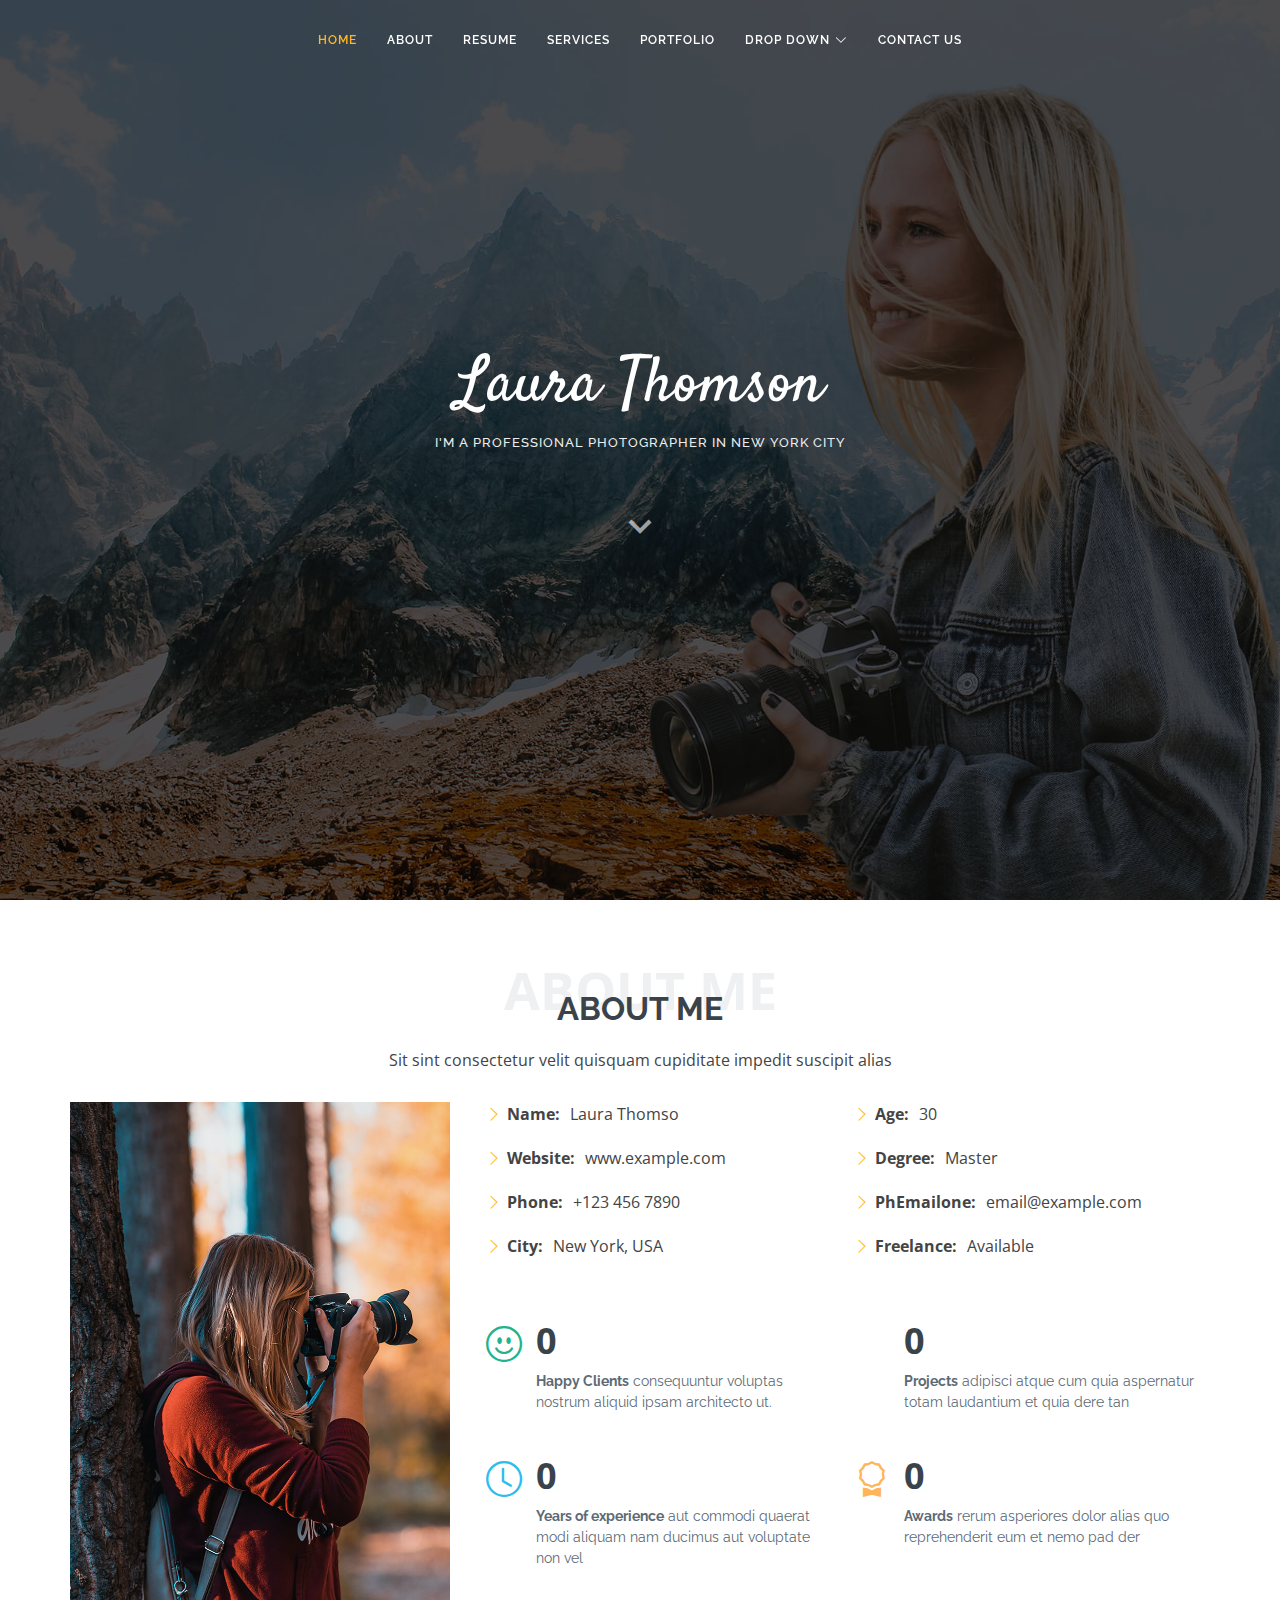
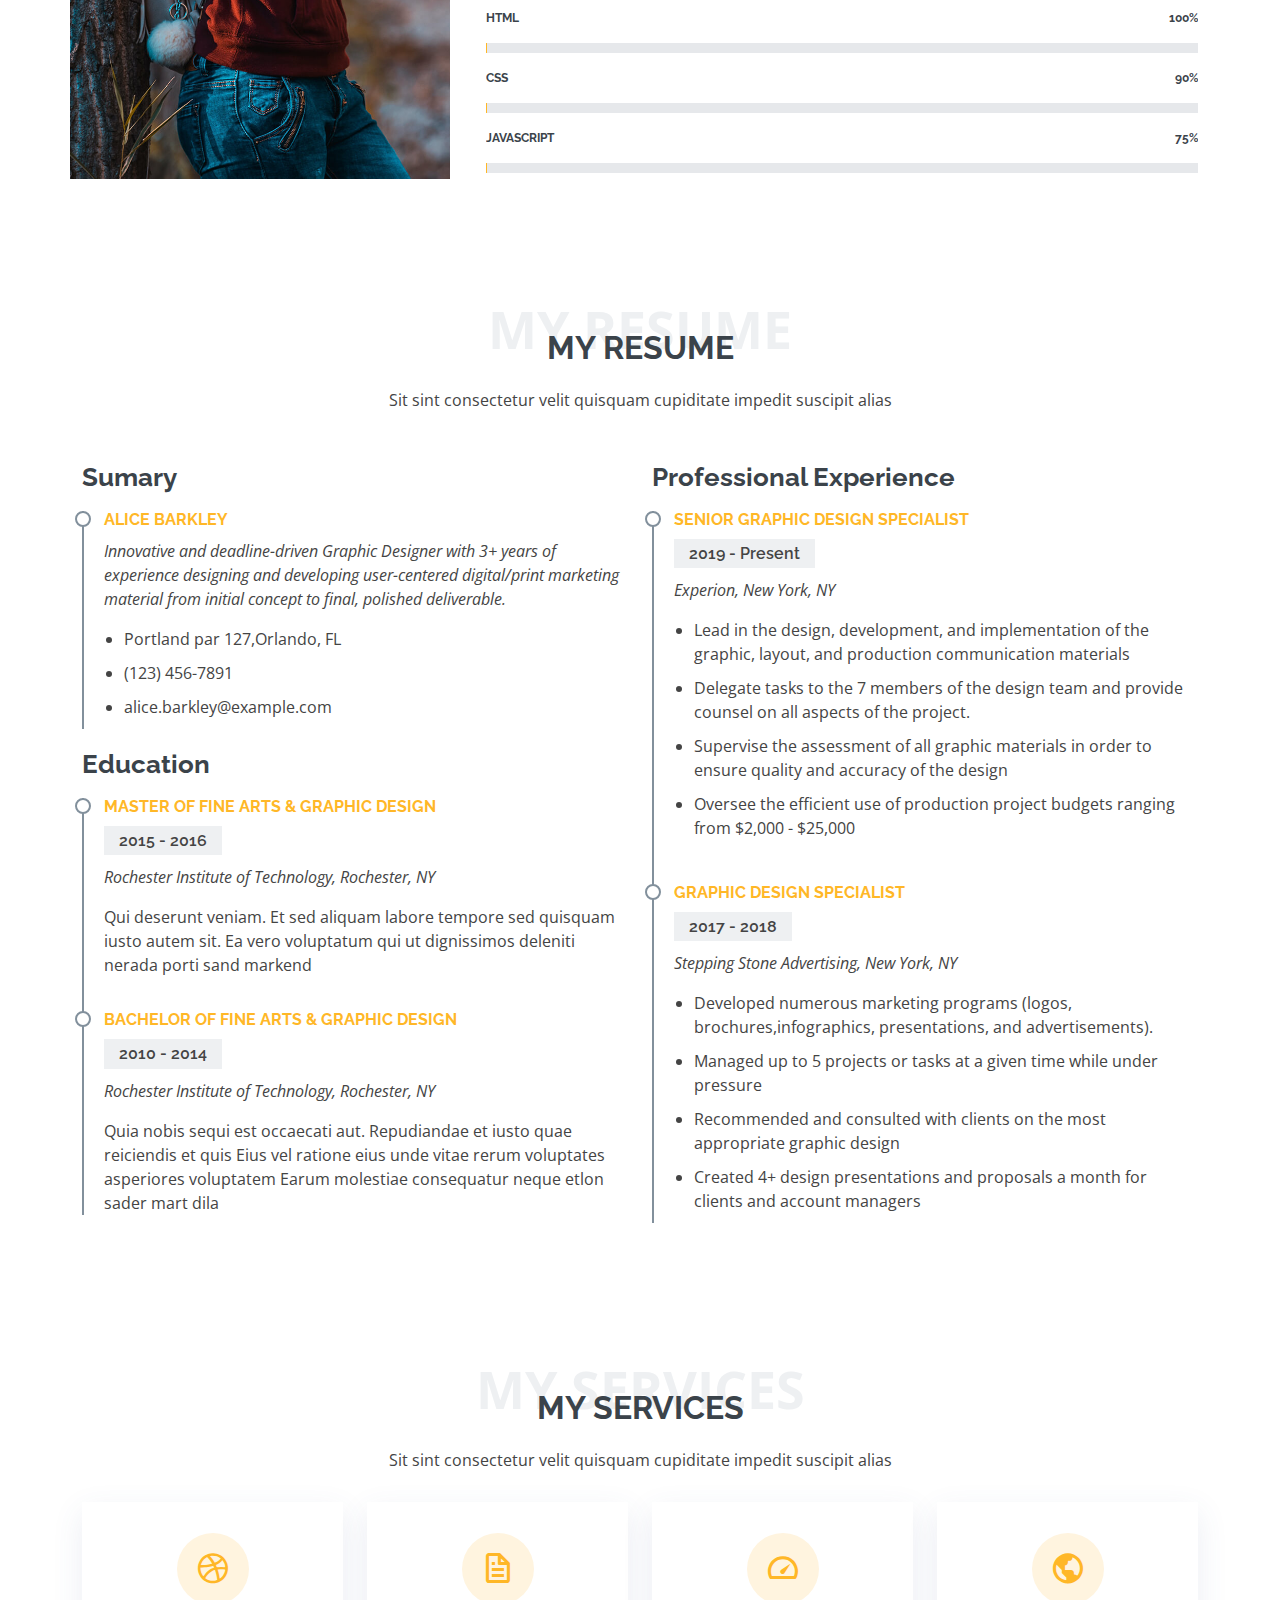
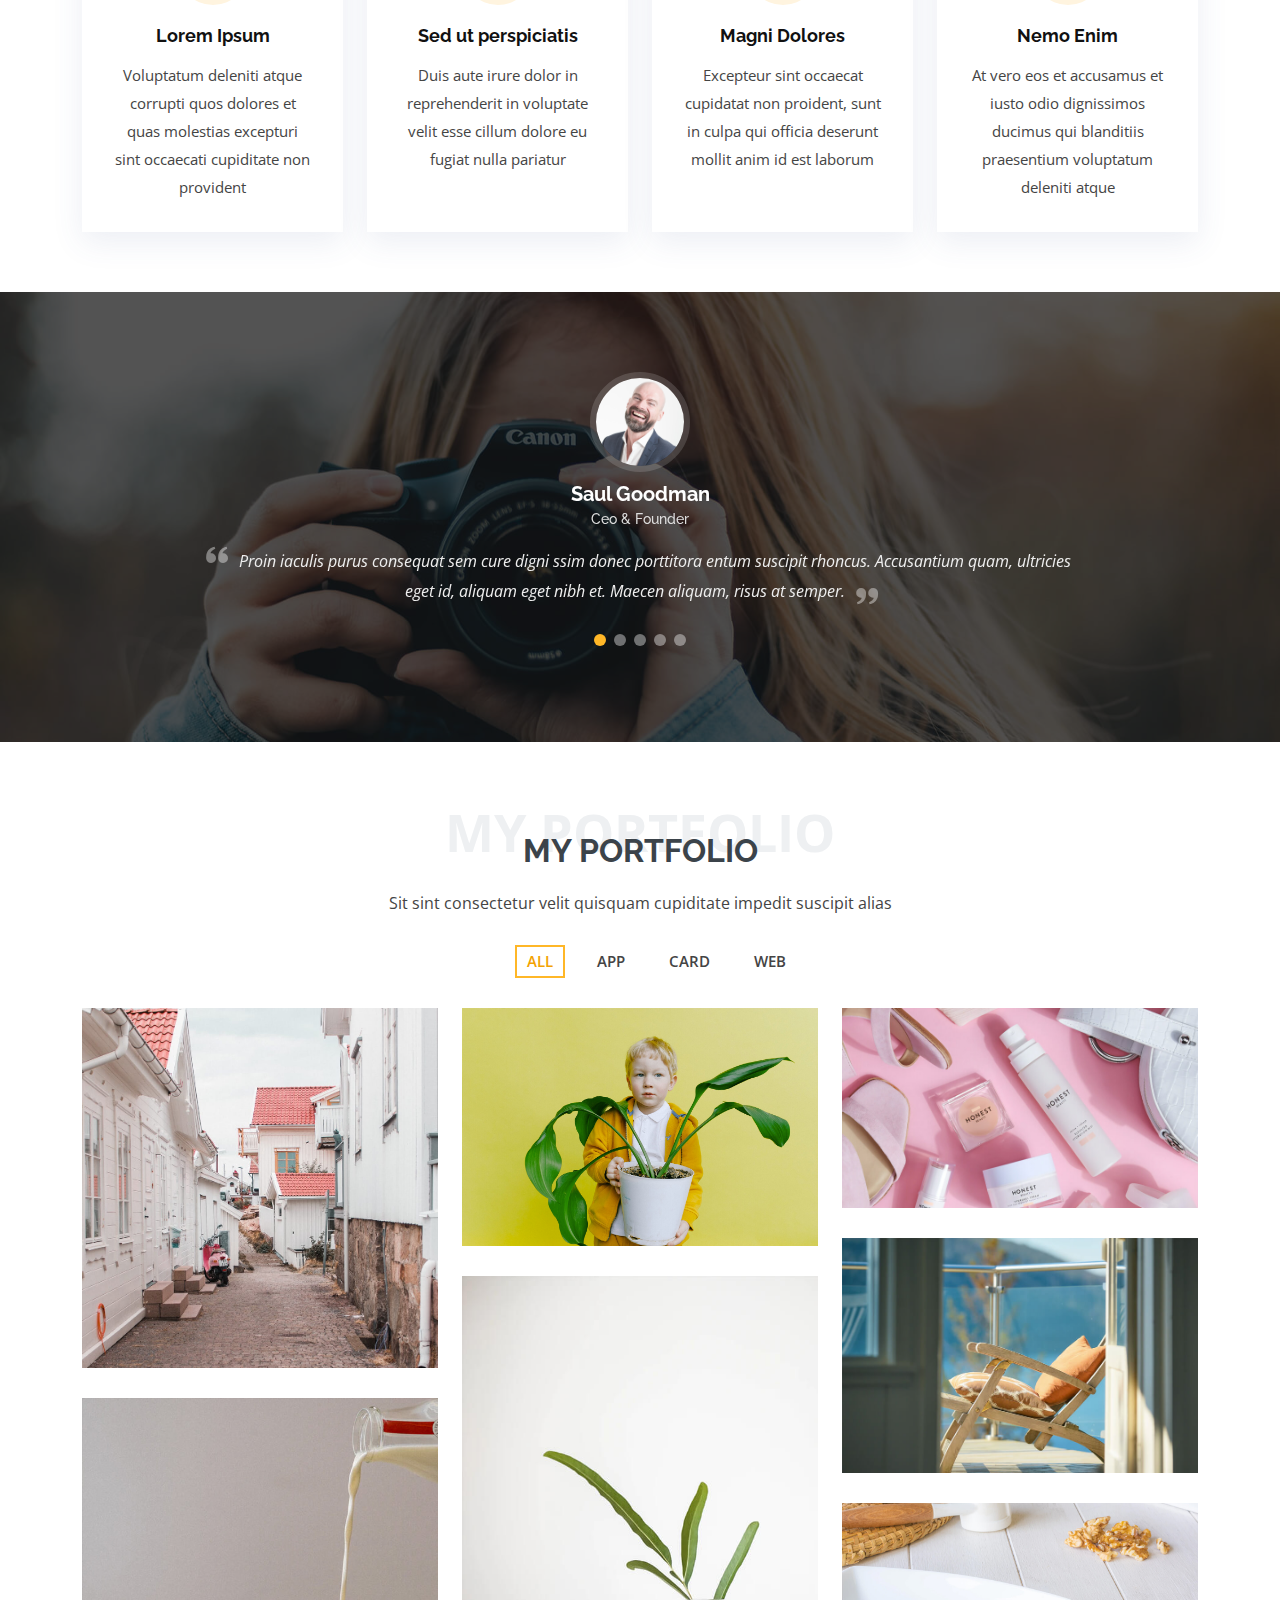
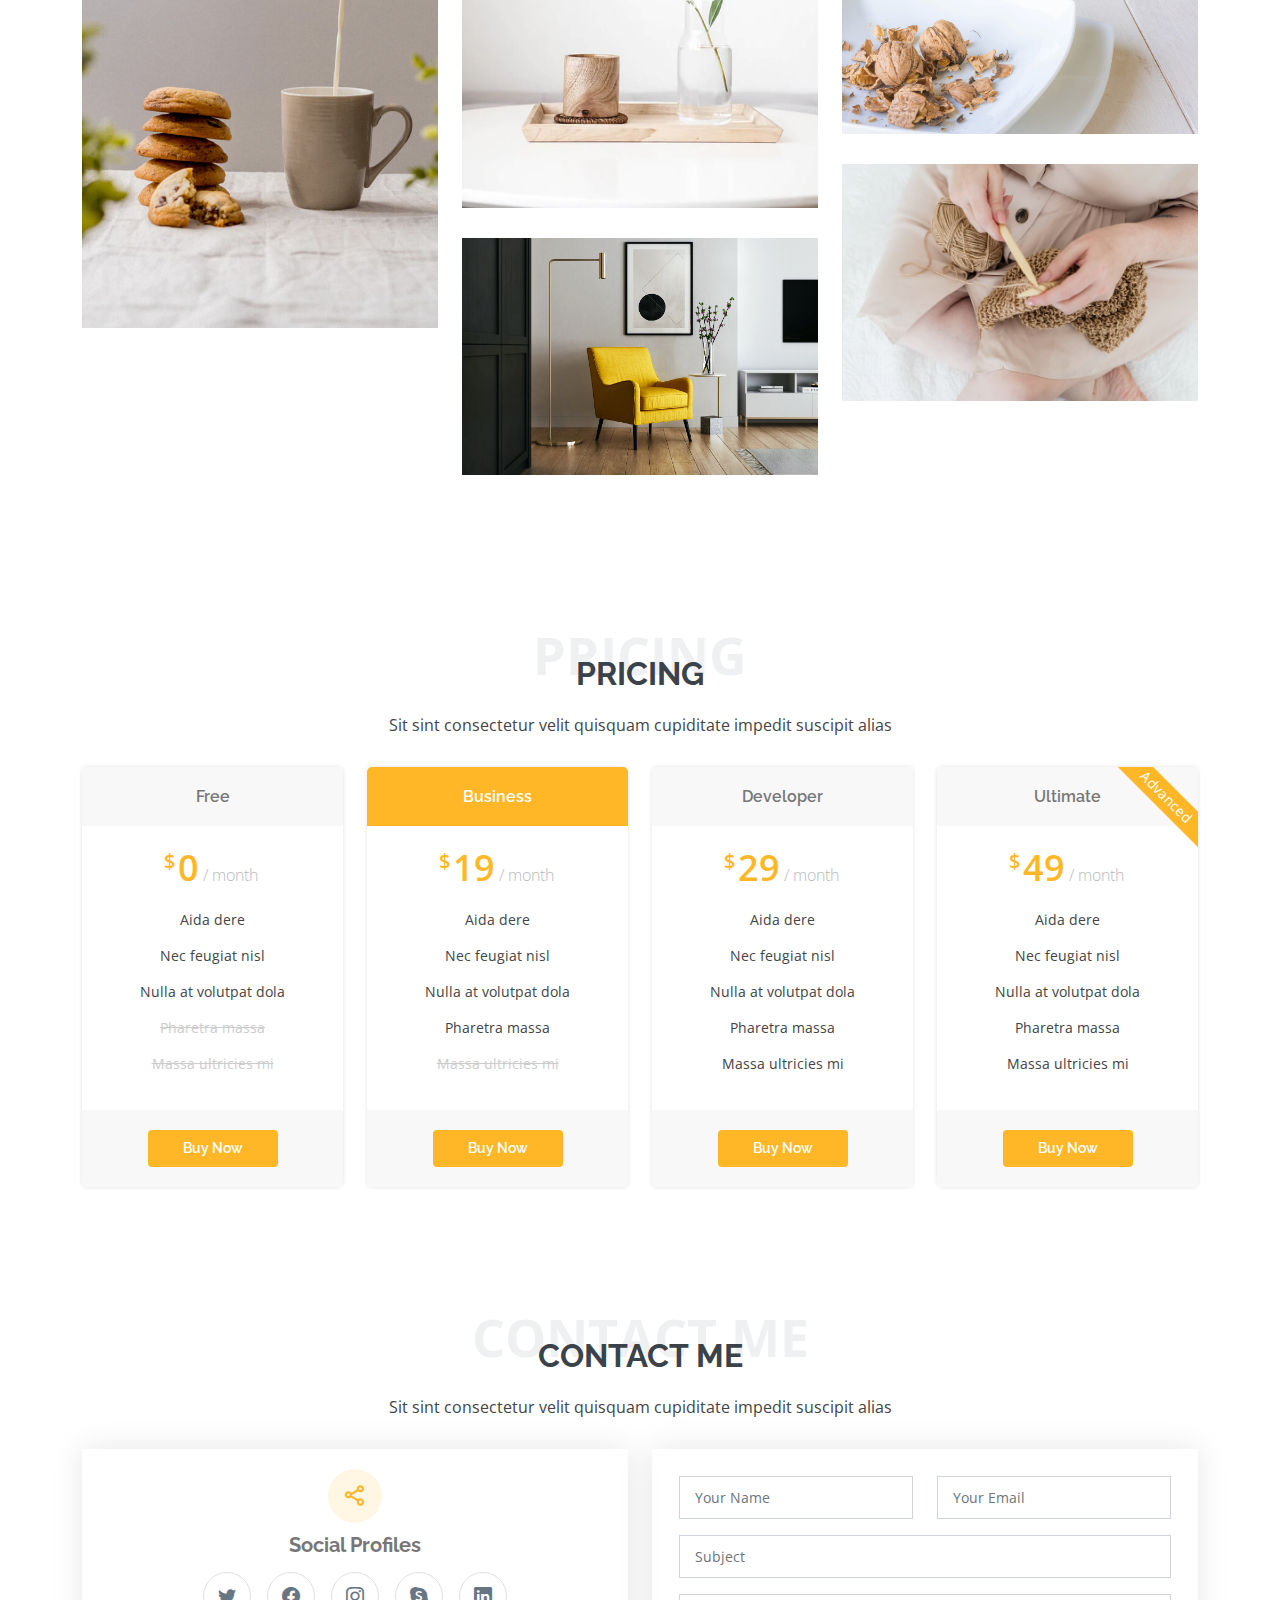
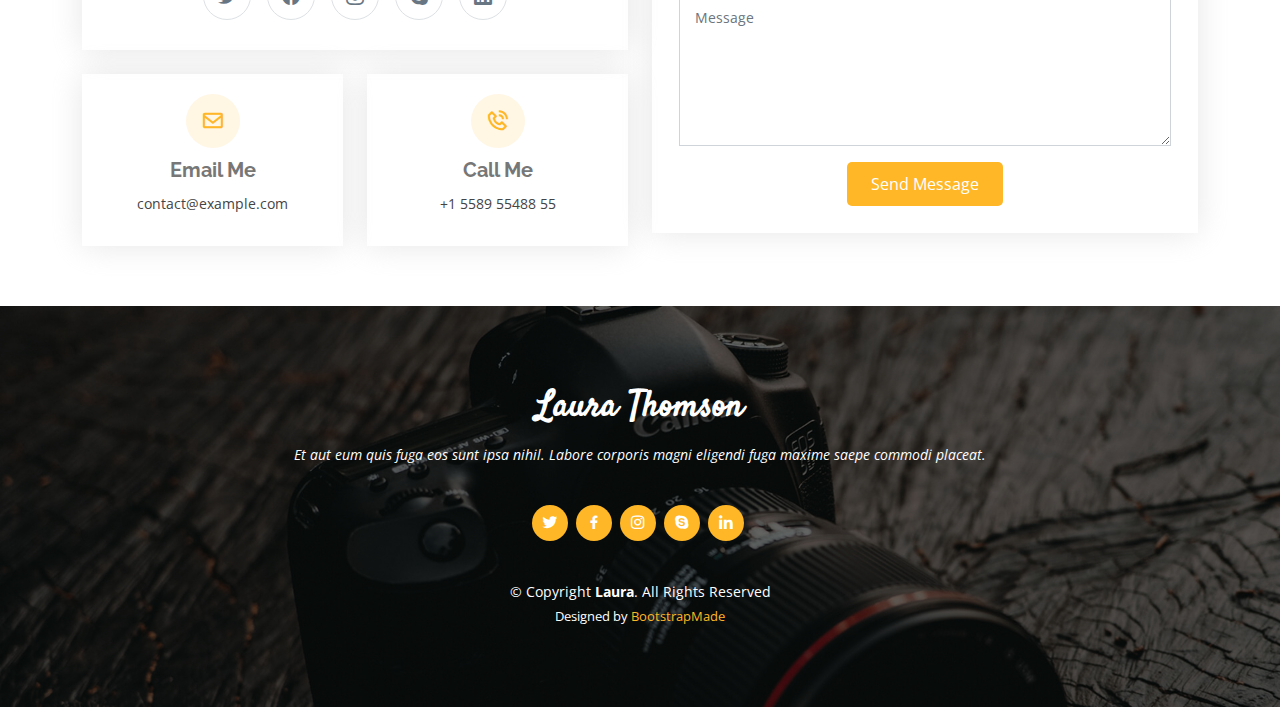
==== index.html @ 34cd2b58 "Meunu" ====
<!DOCTYPE html>
<html lang="en">

<head>
  <meta charset="utf-8">
  <meta content="width=device-width, initial-scale=1.0" name="viewport">

  <title>Laura Bootstrap Template - Index</title>
  <meta content="" name="description">
  <meta content="" name="keywords">

  <!-- Favicons -->
  <link href="assets/img/favicon.png" rel="icon">
  <link href="assets/img/apple-touch-icon.png" rel="apple-touch-icon">

  <!-- Google Fonts -->
  <link href="https://fonts.googleapis.com/css?family=Open+Sans:300,300i,400,400i,600,600i,700,700i|Raleway:300,300i,400,400i,500,500i,600,600i,700,700i|Satisfy" rel="stylesheet">

  <!-- Vendor CSS Files -->
  <link href="assets/vendor/bootstrap/css/bootstrap.min.css" rel="stylesheet">
  <link href="assets/vendor/bootstrap-icons/bootstrap-icons.css" rel="stylesheet">
  <link href="assets/vendor/boxicons/css/boxicons.min.css" rel="stylesheet">
  <link href="assets/vendor/glightbox/css/glightbox.min.css" rel="stylesheet">
  <link href="assets/vendor/swiper/swiper-bundle.min.css" rel="stylesheet">

  <!-- Template Main CSS File -->
  <link href="assets/css/style.css" rel="stylesheet">

  <!-- =======================================================
  * Template Name: Laura - v4.7.0
  * Template URL: https://bootstrapmade.com/laura-free-creative-bootstrap-theme/
  * Author: BootstrapMade.com
  * License: https://bootstrapmade.com/license/
  ======================================================== -->
</head>

<body>

  <!-- ======= Header ======= -->
  <header id="header" class="fixed-top d-flex justify-content-center align-items-center header-transparent">

    <nav id="navbar" class="navbar">
      <ul>
        <li><a class="nav-link scrollto active" href="#hero">Home</a></li>
        <li><a class="nav-link scrollto" href="#about">About</a></li>
        <li><a class="nav-link scrollto" href="#resume">Resume</a></li>
        <li><a class="nav-link scrollto" href="#services">Services</a></li>
        <li><a class="nav-link scrollto " href="#portfolio">Portfolio</a></li>
        <li class="dropdown"><a href="#"><span>Drop Down</span> <i class="bi bi-chevron-down"></i></a>
          <ul>
            <li><a href="#">Drop Down 1</a></li>
            <li class="dropdown"><a href="#"><span>Deep Drop Down</span> <i class="bi bi-chevron-right"></i></a>
              <ul>
                <li><a href="#">Deep Drop Down 1</a></li>
                <li><a href="#">Deep Drop Down 2</a></li>
                <li><a href="#">Deep Drop Down 3</a></li>
                <li><a href="#">Deep Drop Down 4</a></li>
                <li><a href="#">Deep Drop Down 5</a></li>
              </ul>
            </li>
            <li><a href="#">Drop Down 2</a></li>
            <li><a href="#">Drop Down 3</a></li>
            <li><a href="#">Drop Down 4</a></li>
          </ul>
        </li>
        <li><a class="nav-link scrollto" href="#contact">Contact US</a></li>
      </ul>
      <i class="bi bi-list mobile-nav-toggle"></i>
    </nav><!-- .navbar -->

  </header><!-- End Header -->

  <!-- ======= Hero Section ======= -->
  <section id="hero">
    <div class="hero-container">
      <h1>Laura Thomson</h1>
      <h2>I'm a Professional Photographer In New York City</h2>
      <a href="#about" class="btn-scroll scrollto" title="Scroll Down"><i class="bx bx-chevron-down"></i></a>
    </div>
  </section><!-- End Hero -->

  <main id="main">

    <!-- ======= About Me Section ======= -->
    <section id="about" class="about">
      <div class="container">

        <div class="section-title">
          <span>About Me</span>
          <h2>About Me</h2>
          <p>Sit sint consectetur velit quisquam cupiditate impedit suscipit alias</p>
        </div>

        <div class="row">
          <div class="image col-lg-4 d-flex align-items-stretch justify-content-center justify-content-lg-start"></div>
          <div class="col-lg-8 d-flex flex-column align-items-stretch">
            <div class="content ps-lg-4 d-flex flex-column justify-content-center">
              <div class="row">
                <div class="col-lg-6">
                  <ul>
                    <li><i class="bi bi-chevron-right"></i> <strong>Name:</strong> <span>Laura Thomso</span></li>
                    <li><i class="bi bi-chevron-right"></i> <strong>Website:</strong> <span>www.example.com</span></li>
                    <li><i class="bi bi-chevron-right"></i> <strong>Phone:</strong> <span>+123 456 7890</span></li>
                    <li><i class="bi bi-chevron-right"></i> <strong>City:</strong> <span>New York, USA</span></li>
                  </ul>
                </div>
                <div class="col-lg-6">
                  <ul>
                    <li><i class="bi bi-chevron-right"></i> <strong>Age:</strong> <span>30</span></li>
                    <li><i class="bi bi-chevron-right"></i> <strong>Degree:</strong> <span>Master</span></li>
                    <li><i class="bi bi-chevron-right"></i> <strong>PhEmailone:</strong> <span>email@example.com</span></li>
                    <li><i class="bi bi-chevron-right"></i> <strong>Freelance:</strong> <span>Available</span></li>
                  </ul>
                </div>
              </div>
              <div class="row mt-n4">
                <div class="col-md-6 mt-5 d-md-flex align-items-md-stretch">
                  <div class="count-box">
                    <i class="bi bi-emoji-smile" style="color: #20b38e;"></i>
                    <span data-purecounter-start="0" data-purecounter-end="232" data-purecounter-duration="1" class="purecounter"></span>
                    <p><strong>Happy Clients</strong> consequuntur voluptas nostrum aliquid ipsam architecto ut.</p>
                  </div>
                </div>

                <div class="col-md-6 mt-5 d-md-flex align-items-md-stretch">
                  <div class="count-box">
                    <i class="bi bi-journal-richtextr" style="color: #8a1ac2;"></i>
                    <span data-purecounter-start="0" data-purecounter-end="521" data-purecounter-duration="1" class="purecounter"></span>
                    <p><strong>Projects</strong> adipisci atque cum quia aspernatur totam laudantium et quia dere tan</p>
                  </div>
                </div>

                <div class="col-md-6 mt-5 d-md-flex align-items-md-stretch">
                  <div class="count-box">
                    <i class="bi bi-clock" style="color: #2cbdee;"></i>
                    <span data-purecounter-start="0" data-purecounter-end="18" data-purecounter-duration="1" class="purecounter"></span>
                    <p><strong>Years of experience</strong> aut commodi quaerat modi aliquam nam ducimus aut voluptate non vel</p>
                  </div>
                </div>

                <div class="col-md-6 mt-5 d-md-flex align-items-md-stretch">
                  <div class="count-box">
                    <i class="bi bi-award" style="color: #ffb459;"></i>
                    <span data-purecounter-start="0" data-purecounter-end="16" data-purecounter-duration="1" class="purecounter"></span>
                    <p><strong>Awards</strong> rerum asperiores dolor alias quo reprehenderit eum et nemo pad der</p>
                  </div>
                </div>
              </div>
            </div><!-- End .content-->

            <div class="skills-content ps-lg-4">
              <div class="progress">
                <span class="skill">HTML <i class="val">100%</i></span>
                <div class="progress-bar-wrap">
                  <div class="progress-bar" role="progressbar" aria-valuenow="100" aria-valuemin="0" aria-valuemax="100"></div>
                </div>
              </div>

              <div class="progress">
                <span class="skill">CSS <i class="val">90%</i></span>
                <div class="progress-bar-wrap">
                  <div class="progress-bar" role="progressbar" aria-valuenow="90" aria-valuemin="0" aria-valuemax="100"></div>
                </div>
              </div>

              <div class="progress">
                <span class="skill">JavaScript <i class="val">75%</i></span>
                <div class="progress-bar-wrap">
                  <div class="progress-bar" role="progressbar" aria-valuenow="75" aria-valuemin="0" aria-valuemax="100"></div>
                </div>
              </div>
            </div>

          </div>
        </div>

      </div>
    </section><!-- End About Me Section -->

    <!-- ======= My Resume Section ======= -->
    <section id="resume" class="resume">
      <div class="container">

        <div class="section-title">
          <span>My Resume</span>
          <h2>My Resume</h2>
          <p>Sit sint consectetur velit quisquam cupiditate impedit suscipit alias</p>
        </div>

        <div class="row">
          <div class="col-lg-6">
            <h3 class="resume-title">Sumary</h3>
            <div class="resume-item pb-0">
              <h4>Alice Barkley</h4>
              <p><em>Innovative and deadline-driven Graphic Designer with 3+ years of experience designing and developing user-centered digital/print marketing material from initial concept to final, polished deliverable.</em></p>
              <p>
              <ul>
                <li>Portland par 127,Orlando, FL</li>
                <li>(123) 456-7891</li>
                <li>alice.barkley@example.com</li>
              </ul>
              </p>
            </div>

            <h3 class="resume-title">Education</h3>
            <div class="resume-item">
              <h4>Master of Fine Arts &amp; Graphic Design</h4>
              <h5>2015 - 2016</h5>
              <p><em>Rochester Institute of Technology, Rochester, NY</em></p>
              <p>Qui deserunt veniam. Et sed aliquam labore tempore sed quisquam iusto autem sit. Ea vero voluptatum qui ut dignissimos deleniti nerada porti sand markend</p>
            </div>
            <div class="resume-item">
              <h4>Bachelor of Fine Arts &amp; Graphic Design</h4>
              <h5>2010 - 2014</h5>
              <p><em>Rochester Institute of Technology, Rochester, NY</em></p>
              <p>Quia nobis sequi est occaecati aut. Repudiandae et iusto quae reiciendis et quis Eius vel ratione eius unde vitae rerum voluptates asperiores voluptatem Earum molestiae consequatur neque etlon sader mart dila</p>
            </div>
          </div>
          <div class="col-lg-6">
            <h3 class="resume-title">Professional Experience</h3>
            <div class="resume-item">
              <h4>Senior graphic design specialist</h4>
              <h5>2019 - Present</h5>
              <p><em>Experion, New York, NY </em></p>
              <p>
              <ul>
                <li>Lead in the design, development, and implementation of the graphic, layout, and production communication materials</li>
                <li>Delegate tasks to the 7 members of the design team and provide counsel on all aspects of the project. </li>
                <li>Supervise the assessment of all graphic materials in order to ensure quality and accuracy of the design</li>
                <li>Oversee the efficient use of production project budgets ranging from $2,000 - $25,000</li>
              </ul>
              </p>
            </div>
            <div class="resume-item">
              <h4>Graphic design specialist</h4>
              <h5>2017 - 2018</h5>
              <p><em>Stepping Stone Advertising, New York, NY</em></p>
              <p>
              <ul>
                <li>Developed numerous marketing programs (logos, brochures,infographics, presentations, and advertisements).</li>
                <li>Managed up to 5 projects or tasks at a given time while under pressure</li>
                <li>Recommended and consulted with clients on the most appropriate graphic design</li>
                <li>Created 4+ design presentations and proposals a month for clients and account managers</li>
              </ul>
              </p>
            </div>
          </div>
        </div>

      </div>
    </section><!-- End My Resume Section -->

    <!-- ======= My Services Section ======= -->
    <section id="services" class="services">
      <div class="container">

        <div class="section-title">
          <span>My Services</span>
          <h2>My Services</h2>
          <p>Sit sint consectetur velit quisquam cupiditate impedit suscipit alias</p>
        </div>

        <div class="row">
          <div class="col-md-6 col-lg-3 d-flex align-items-stretch mb-5 mb-lg-0">
            <div class="icon-box">
              <div class="icon"><i class="bx bxl-dribbble"></i></div>
              <h4 class="title"><a href="">Lorem Ipsum</a></h4>
              <p class="description">Voluptatum deleniti atque corrupti quos dolores et quas molestias excepturi sint occaecati cupiditate non provident</p>
            </div>
          </div>

          <div class="col-md-6 col-lg-3 d-flex align-items-stretch mb-5 mb-lg-0">
            <div class="icon-box">
              <div class="icon"><i class="bx bx-file"></i></div>
              <h4 class="title"><a href="">Sed ut perspiciatis</a></h4>
              <p class="description">Duis aute irure dolor in reprehenderit in voluptate velit esse cillum dolore eu fugiat nulla pariatur</p>
            </div>
          </div>

          <div class="col-md-6 col-lg-3 d-flex align-items-stretch mb-5 mb-lg-0">
            <div class="icon-box">
              <div class="icon"><i class="bx bx-tachometer"></i></div>
              <h4 class="title"><a href="">Magni Dolores</a></h4>
              <p class="description">Excepteur sint occaecat cupidatat non proident, sunt in culpa qui officia deserunt mollit anim id est laborum</p>
            </div>
          </div>

          <div class="col-md-6 col-lg-3 d-flex align-items-stretch mb-5 mb-lg-0">
            <div class="icon-box">
              <div class="icon"><i class="bx bx-world"></i></div>
              <h4 class="title"><a href="">Nemo Enim</a></h4>
              <p class="description">At vero eos et accusamus et iusto odio dignissimos ducimus qui blanditiis praesentium voluptatum deleniti atque</p>
            </div>
          </div>

        </div>

      </div>
    </section><!-- End My Services Section -->

    <!-- ======= Testimonials Section ======= -->
    <section id="testimonials" class="testimonials">
      <div class="container position-relative">

        <div class="testimonials-slider swiper" data-aos="fade-up" data-aos-delay="100">
          <div class="swiper-wrapper">

            <div class="swiper-slide">
              <div class="testimonial-item">
                <img src="assets/img/testimonials/testimonials-1.jpg" class="testimonial-img" alt="">
                <h3>Saul Goodman</h3>
                <h4>Ceo &amp; Founder</h4>
                <p>
                  <i class="bx bxs-quote-alt-left quote-icon-left"></i>
                  Proin iaculis purus consequat sem cure digni ssim donec porttitora entum suscipit rhoncus. Accusantium quam, ultricies eget id, aliquam eget nibh et. Maecen aliquam, risus at semper.
                  <i class="bx bxs-quote-alt-right quote-icon-right"></i>
                </p>
              </div>
            </div><!-- End testimonial item -->

            <div class="swiper-slide">
              <div class="testimonial-item">
                <img src="assets/img/testimonials/testimonials-2.jpg" class="testimonial-img" alt="">
                <h3>Sara Wilsson</h3>
                <h4>Designer</h4>
                <p>
                  <i class="bx bxs-quote-alt-left quote-icon-left"></i>
                  Export tempor illum tamen malis malis eram quae irure esse labore quem cillum quid cillum eram malis quorum velit fore eram velit sunt aliqua noster fugiat irure amet legam anim culpa.
                  <i class="bx bxs-quote-alt-right quote-icon-right"></i>
                </p>
              </div>
            </div><!-- End testimonial item -->

            <div class="swiper-slide">
              <div class="testimonial-item">
                <img src="assets/img/testimonials/testimonials-3.jpg" class="testimonial-img" alt="">
                <h3>Jena Karlis</h3>
                <h4>Store Owner</h4>
                <p>
                  <i class="bx bxs-quote-alt-left quote-icon-left"></i>
                  Enim nisi quem export duis labore cillum quae magna enim sint quorum nulla quem veniam duis minim tempor labore quem eram duis noster aute amet eram fore quis sint minim.
                  <i class="bx bxs-quote-alt-right quote-icon-right"></i>
                </p>
              </div>
            </div><!-- End testimonial item -->

            <div class="swiper-slide">
              <div class="testimonial-item">
                <img src="assets/img/testimonials/testimonials-4.jpg" class="testimonial-img" alt="">
                <h3>Matt Brandon</h3>
                <h4>Freelancer</h4>
                <p>
                  <i class="bx bxs-quote-alt-left quote-icon-left"></i>
                  Fugiat enim eram quae cillum dolore dolor amet nulla culpa multos export minim fugiat minim velit minim dolor enim duis veniam ipsum anim magna sunt elit fore quem dolore labore illum veniam.
                  <i class="bx bxs-quote-alt-right quote-icon-right"></i>
                </p>
              </div>
            </div><!-- End testimonial item -->

            <div class="swiper-slide">
              <div class="testimonial-item">
                <img src="assets/img/testimonials/testimonials-5.jpg" class="testimonial-img" alt="">
                <h3>John Larson</h3>
                <h4>Entrepreneur</h4>
                <p>
                  <i class="bx bxs-quote-alt-left quote-icon-left"></i>
                  Quis quorum aliqua sint quem legam fore sunt eram irure aliqua veniam tempor noster veniam enim culpa labore duis sunt culpa nulla illum cillum fugiat legam esse veniam culpa fore nisi cillum quid.
                  <i class="bx bxs-quote-alt-right quote-icon-right"></i>
                </p>
              </div>
            </div><!-- End testimonial item -->

          </div>
          <div class="swiper-pagination"></div>
        </div>

      </div>
    </section><!-- End Testimonials Section -->

    <!-- ======= My Portfolio Section ======= -->
    <section id="portfolio" class="portfolio">
      <div class="container">

        <div class="section-title">
          <span>My Portfolio</span>
          <h2>My Portfolio</h2>
          <p>Sit sint consectetur velit quisquam cupiditate impedit suscipit alias</p>
        </div>

        <ul id="portfolio-flters" class="d-flex justify-content-center">
          <li data-filter="*" class="filter-active">All</li>
          <li data-filter=".filter-app">App</li>
          <li data-filter=".filter-card">Card</li>
          <li data-filter=".filter-web">Web</li>
        </ul>

        <div class="row portfolio-container">

          <div class="col-lg-4 col-md-6 portfolio-item filter-app">
            <div class="portfolio-img"><img src="assets/img/portfolio/portfolio-1.jpg" class="img-fluid" alt=""></div>
            <div class="portfolio-info">
              <h4>App 1</h4>
              <p>App</p>
              <a href="assets/img/portfolio/portfolio-1.jpg" data-gallery="portfolioGallery" class="portfolio-lightbox preview-link" title="App 1"><i class="bx bx-plus"></i></a>
              <a href="portfolio-details.html" class="details-link" title="More Details"><i class="bx bx-link"></i></a>
            </div>
          </div>

          <div class="col-lg-4 col-md-6 portfolio-item filter-web">
            <div class="portfolio-img"><img src="assets/img/portfolio/portfolio-2.jpg" class="img-fluid" alt=""></div>
            <div class="portfolio-info">
              <h4>Web 3</h4>
              <p>Web</p>
              <a href="assets/img/portfolio/portfolio-2.jpg" data-gallery="portfolioGallery" class="portfolio-lightbox preview-link" title="Web 3"><i class="bx bx-plus"></i></a>
              <a href="portfolio-details.html" class="details-link" title="More Details"><i class="bx bx-link"></i></a>
            </div>
          </div>

          <div class="col-lg-4 col-md-6 portfolio-item filter-app">
            <div class="portfolio-img"><img src="assets/img/portfolio/portfolio-3.jpg" class="img-fluid" alt=""></div>
            <div class="portfolio-info">
              <h4>App 2</h4>
              <p>App</p>
              <a href="assets/img/portfolio/portfolio-3.jpg" data-gallery="portfolioGallery" class="portfolio-lightbox preview-link" title="App 2"><i class="bx bx-plus"></i></a>
              <a href="portfolio-details.html" class="details-link" title="More Details"><i class="bx bx-link"></i></a>
            </div>
          </div>

          <div class="col-lg-4 col-md-6 portfolio-item filter-card">
            <div class="portfolio-img"><img src="assets/img/portfolio/portfolio-4.jpg" class="img-fluid" alt=""></div>
            <div class="portfolio-info">
              <h4>Card 2</h4>
              <p>Card</p>
              <a href="assets/img/portfolio/portfolio-4.jpg" data-gallery="portfolioGallery" class="portfolio-lightbox preview-link" title="Card 2"><i class="bx bx-plus"></i></a>
              <a href="portfolio-details.html" class="details-link" title="More Details"><i class="bx bx-link"></i></a>
            </div>
          </div>

          <div class="col-lg-4 col-md-6 portfolio-item filter-web">
            <div class="portfolio-img"><img src="assets/img/portfolio/portfolio-5.jpg" class="img-fluid" alt=""></div>
            <div class="portfolio-info">
              <h4>Web 2</h4>
              <p>Web</p>
              <a href="assets/img/portfolio/portfolio-5.jpg" data-gallery="portfolioGallery" class="portfolio-lightbox preview-link" title="Web 2"><i class="bx bx-plus"></i></a>
              <a href="portfolio-details.html" class="details-link" title="More Details"><i class="bx bx-link"></i></a>
            </div>
          </div>

          <div class="col-lg-4 col-md-6 portfolio-item filter-app">
            <div class="portfolio-img"><img src="assets/img/portfolio/portfolio-6.jpg" class="img-fluid" alt=""></div>
            <div class="portfolio-info">
              <h4>App 3</h4>
              <p>App</p>
              <a href="assets/img/portfolio/portfolio-6.jpg" data-gallery="portfolioGallery" class="portfolio-lightbox preview-link" title="App 3"><i class="bx bx-plus"></i></a>
              <a href="portfolio-details.html" class="details-link" title="More Details"><i class="bx bx-link"></i></a>
            </div>
          </div>

          <div class="col-lg-4 col-md-6 portfolio-item filter-card">
            <div class="portfolio-img"><img src="assets/img/portfolio/portfolio-7.jpg" class="img-fluid" alt=""></div>
            <div class="portfolio-info">
              <h4>Card 1</h4>
              <p>Card</p>
              <a href="assets/img/portfolio/portfolio-7.jpg" data-gallery="portfolioGallery" class="portfolio-lightbox preview-link" title="Card 1"><i class="bx bx-plus"></i></a>
              <a href="portfolio-details.html" class="details-link" title="More Details"><i class="bx bx-link"></i></a>
            </div>
          </div>

          <div class="col-lg-4 col-md-6 portfolio-item filter-card">
            <div class="portfolio-img"><img src="assets/img/portfolio/portfolio-8.jpg" class="img-fluid" alt=""></div>
            <div class="portfolio-info">
              <h4>Card 3</h4>
              <p>Card</p>
              <a href="assets/img/portfolio/portfolio-8.jpg" data-gallery="portfolioGallery" class="portfolio-lightbox preview-link" title="Card 3"><i class="bx bx-plus"></i></a>
              <a href="portfolio-details.html" class="details-link" title="More Details"><i class="bx bx-link"></i></a>
            </div>
          </div>

          <div class="col-lg-4 col-md-6 portfolio-item filter-web">
            <div class="portfolio-img"><img src="assets/img/portfolio/portfolio-9.jpg" class="img-fluid" alt=""></div>
            <div class="portfolio-info">
              <h4>Web 3</h4>
              <p>Web</p>
              <a href="assets/img/portfolio/portfolio-9.jpg" data-gallery="portfolioGallery" class="portfolio-lightbox preview-link" title="Web 3"><i class="bx bx-plus"></i></a>
              <a href="portfolio-details.html" class="details-link" title="More Details"><i class="bx bx-link"></i></a>
            </div>
          </div>

        </div>

      </div>
    </section><!-- End My Portfolio Section -->

    <!-- ======= Pricing Section ======= -->
    <section id="pricing" class="pricing">
      <div class="container">

        <div class="section-title">
          <span>Pricing</span>
          <h2>Pricing</h2>
          <p>Sit sint consectetur velit quisquam cupiditate impedit suscipit alias</p>
        </div>

        <div class="row">

          <div class="col-lg-3 col-md-6">
            <div class="box">
              <h3>Free</h3>
              <h4><sup>$</sup>0<span> / month</span></h4>
              <ul>
                <li>Aida dere</li>
                <li>Nec feugiat nisl</li>
                <li>Nulla at volutpat dola</li>
                <li class="na">Pharetra massa</li>
                <li class="na">Massa ultricies mi</li>
              </ul>
              <div class="btn-wrap">
                <a href="#" class="btn-buy">Buy Now</a>
              </div>
            </div>
          </div>

          <div class="col-lg-3 col-md-6 mt-4 mt-md-0">
            <div class="box featured">
              <h3>Business</h3>
              <h4><sup>$</sup>19<span> / month</span></h4>
              <ul>
                <li>Aida dere</li>
                <li>Nec feugiat nisl</li>
                <li>Nulla at volutpat dola</li>
                <li>Pharetra massa</li>
                <li class="na">Massa ultricies mi</li>
              </ul>
              <div class="btn-wrap">
                <a href="#" class="btn-buy">Buy Now</a>
              </div>
            </div>
          </div>

          <div class="col-lg-3 col-md-6 mt-4 mt-lg-0">
            <div class="box">
              <h3>Developer</h3>
              <h4><sup>$</sup>29<span> / month</span></h4>
              <ul>
                <li>Aida dere</li>
                <li>Nec feugiat nisl</li>
                <li>Nulla at volutpat dola</li>
                <li>Pharetra massa</li>
                <li>Massa ultricies mi</li>
              </ul>
              <div class="btn-wrap">
                <a href="#" class="btn-buy">Buy Now</a>
              </div>
            </div>
          </div>

          <div class="col-lg-3 col-md-6 mt-4 mt-lg-0">
            <div class="box">
              <span class="advanced">Advanced</span>
              <h3>Ultimate</h3>
              <h4><sup>$</sup>49<span> / month</span></h4>
              <ul>
                <li>Aida dere</li>
                <li>Nec feugiat nisl</li>
                <li>Nulla at volutpat dola</li>
                <li>Pharetra massa</li>
                <li>Massa ultricies mi</li>
              </ul>
              <div class="btn-wrap">
                <a href="#" class="btn-buy">Buy Now</a>
              </div>
            </div>
          </div>

        </div>

      </div>
    </section><!-- End Pricing Section -->

    <!-- ======= Contact Me Section ======= -->
    <section id="contact" class="contact">
      <div class="container">

        <div class="section-title">
          <span>Contact Me</span>
          <h2>Contact Me</h2>
          <p>Sit sint consectetur velit quisquam cupiditate impedit suscipit alias</p>
        </div>

        <div class="row">

          <div class="col-lg-6">

            <div class="row">
              <div class="col-md-12">
                <div class="info-box">
                  <i class="bx bx-share-alt"></i>
                  <h3>Social Profiles</h3>
                  <div class="social-links">
                    <a href="#" class="twitter"><i class="bi bi-twitter"></i></a>
                    <a href="#" class="facebook"><i class="bi bi-facebook"></i></a>
                    <a href="#" class="instagram"><i class="bi bi-instagram"></i></a>
                    <a href="#" class="google-plus"><i class="bi bi-skype"></i></a>
                    <a href="#" class="linkedin"><i class="bi bi-linkedin"></i></a>
                  </div>
                </div>
              </div>
              <div class="col-md-6">
                <div class="info-box mt-4">
                  <i class="bx bx-envelope"></i>
                  <h3>Email Me</h3>
                  <p>contact@example.com</p>
                </div>
              </div>
              <div class="col-md-6">
                <div class="info-box mt-4">
                  <i class="bx bx-phone-call"></i>
                  <h3>Call Me</h3>
                  <p>+1 5589 55488 55</p>
                </div>
              </div>
            </div>

          </div>

          <div class="col-lg-6">
            <form action="forms/contact.php" method="post" role="form" class="php-email-form">
              <div class="row">
                <div class="col-md-6 form-group">
                  <input type="text" name="name" class="form-control" id="name" placeholder="Your Name" required>
                </div>
                <div class="col-md-6 form-group mt-3 mt-md-0">
                  <input type="email" class="form-control" name="email" id="email" placeholder="Your Email" required>
                </div>
              </div>
              <div class="form-group mt-3">
                <input type="text" class="form-control" name="subject" id="subject" placeholder="Subject" required>
              </div>
              <div class="form-group mt-3">
                <textarea class="form-control" name="message" rows="6" placeholder="Message" required></textarea>
              </div>
              <div class="my-3">
                <div class="loading">Loading</div>
                <div class="error-message"></div>
                <div class="sent-message">Your message has been sent. Thank you!</div>
              </div>
              <div class="text-center"><button type="submit">Send Message</button></div>
            </form>
          </div>

        </div>

      </div>
    </section><!-- End Contact Me Section -->

  </main><!-- End #main -->

  <!-- ======= Footer ======= -->
  <footer id="footer">
    <div class="container">
      <h3>Laura Thomson</h3>
      <p>Et aut eum quis fuga eos sunt ipsa nihil. Labore corporis magni eligendi fuga maxime saepe commodi placeat.</p>
      <div class="social-links">
        <a href="#" class="twitter"><i class="bx bxl-twitter"></i></a>
        <a href="#" class="facebook"><i class="bx bxl-facebook"></i></a>
        <a href="#" class="instagram"><i class="bx bxl-instagram"></i></a>
        <a href="#" class="google-plus"><i class="bx bxl-skype"></i></a>
        <a href="#" class="linkedin"><i class="bx bxl-linkedin"></i></a>
      </div>
      <div class="copyright">
        &copy; Copyright <strong><span>Laura</span></strong>. All Rights Reserved
      </div>
      <div class="credits">
        <!-- All the links in the footer should remain intact. -->
        <!-- You can delete the links only if you purchased the pro version. -->
        <!-- Licensing information: https://bootstrapmade.com/license/ -->
        <!-- Purchase the pro version with working PHP/AJAX contact form: https://bootstrapmade.com/laura-free-creative-bootstrap-theme/ -->
        Designed by <a href="https://bootstrapmade.com/">BootstrapMade</a>
      </div>
    </div>
  </footer><!-- End Footer -->

  <a href="#" class="back-to-top d-flex align-items-center justify-content-center"><i class="bi bi-arrow-up-short"></i></a>

  <!-- Vendor JS Files -->
  <script src="assets/vendor/purecounter/purecounter.js"></script>
  <script src="assets/vendor/bootstrap/js/bootstrap.bundle.min.js"></script>
  <script src="assets/vendor/glightbox/js/glightbox.min.js"></script>
  <script src="assets/vendor/isotope-layout/isotope.pkgd.min.js"></script>
  <script src="assets/vendor/swiper/swiper-bundle.min.js"></script>
  <script src="assets/vendor/waypoints/noframework.waypoints.js"></script>
  <script src="assets/vendor/php-email-form/validate.js"></script>

  <!-- Template Main JS File -->
  <script src="assets/js/main.js"></script>

</body>

</html>
---- assets/css/style.css ----
/**
* Template Name: Laura - v4.7.0
* Template URL: https://bootstrapmade.com/laura-free-creative-bootstrap-theme/
* Author: BootstrapMade.com
* License: https://bootstrapmade.com/license/
*/

/*--------------------------------------------------------------
# General
--------------------------------------------------------------*/
body {
  font-family: "Open Sans", sans-serif;
  color: #444444;
}

a {
  color: #ffb727;
  text-decoration: none;
}

a:hover {
  color: #ffc85a;
  text-decoration: none;
}

h1, h2, h3, h4, h5, h6 {
  font-family: "Raleway", sans-serif;
}

/*--------------------------------------------------------------
# Back to top button
--------------------------------------------------------------*/
.back-to-top {
  position: fixed;
  visibility: hidden;
  opacity: 0;
  right: 15px;
  bottom: 15px;
  z-index: 996;
  background: #ffb727;
  width: 40px;
  height: 40px;
  border-radius: 4px;
  transition: all 0.4s;
}
.back-to-top i {
  font-size: 28px;
  color: #fff;
  line-height: 0;
}
.back-to-top:hover {
  background: #ffc550;
  color: #fff;
}
.back-to-top.active {
  visibility: visible;
  opacity: 1;
}

/*--------------------------------------------------------------
# Header
--------------------------------------------------------------*/
#header {
  z-index: 997;
  transition: all 0.5s;
  height: 80px;
  background: rgba(25, 28, 31, 0.8);
}
#header.header-transparent {
  background: transparent;
}
#header.header-scrolled {
  height: 60px;
  background: rgba(25, 28, 31, 0.8);
}

/*--------------------------------------------------------------
# Navigation Menu
--------------------------------------------------------------*/
/**
* Desktop Navigation 
*/
.navbar {
  padding: 0;
}
.navbar ul {
  margin: 0;
  padding: 0;
  display: flex;
  list-style: none;
  align-items: center;
}
.navbar li {
  position: relative;
}
.navbar a, .navbar a:focus {
  display: flex;
  align-items: center;
  justify-content: space-between;
  padding: 10px 15px;
  color: #fff;
  white-space: nowrap;
  transition: 0.3s;
  font-size: 12px;
  font-family: "Raleway", sans-serif;
  text-transform: uppercase;
  font-weight: 600;
  letter-spacing: 1px;
}
.navbar a i, .navbar a:focus i {
  font-size: 12px;
  line-height: 0;
  margin-left: 5px;
}
.navbar a:hover, .navbar .active, .navbar .active:focus, .navbar li:hover > a {
  color: #ffb727;
}
.navbar .dropdown ul {
  display: block;
  position: absolute;
  left: 14px;
  top: calc(100% + 30px);
  margin: 0;
  padding: 10px 0;
  z-index: 99;
  opacity: 0;
  visibility: hidden;
  background: #fff;
  box-shadow: 0px 0px 30px rgba(127, 137, 161, 0.25);
  transition: 0.3s;
  border-radius: 4px;
}
.navbar .dropdown ul li {
  min-width: 200px;
}
.navbar .dropdown ul a {
  padding: 10px 20px;
  font-size: 14px;
  text-transform: none;
  font-weight: 400;
  color: #3b434a;
  letter-spacing: 1px;
}
.navbar .dropdown ul a i {
  font-size: 12px;
}
.navbar .dropdown ul a:hover, .navbar .dropdown ul .active:hover, .navbar .dropdown ul li:hover > a {
  color: #ffb727;
}
.navbar .dropdown:hover > ul {
  opacity: 1;
  top: 100%;
  visibility: visible;
}
.navbar .dropdown .dropdown ul {
  top: 0;
  left: calc(100% - 30px);
  visibility: hidden;
}
.navbar .dropdown .dropdown:hover > ul {
  opacity: 1;
  top: 0;
  left: 100%;
  visibility: visible;
}
@media (max-width: 1366px) {
  .navbar .dropdown .dropdown ul {
    left: -90%;
  }
  .navbar .dropdown .dropdown:hover > ul {
    left: -100%;
  }
}

/**
* Mobile Navigation 
*/
.mobile-nav-toggle {
  color: #fff;
  font-size: 28px;
  cursor: pointer;
  display: none;
  line-height: 0;
  transition: 0.5s;
}

@media (max-width: 991px) {
  .mobile-nav-toggle {
    display: block;
  }

  .navbar ul {
    display: none;
  }
}
.navbar-mobile {
  position: fixed;
  overflow: hidden;
  top: 0;
  right: 0;
  left: 0;
  bottom: 0;
  background: rgba(36, 41, 46, 0.9);
  transition: 0.3s;
  z-index: 999;
}
.navbar-mobile .mobile-nav-toggle {
  position: absolute;
  top: 15px;
  right: 15px;
}
.navbar-mobile ul {
  display: block;
  position: absolute;
  top: 55px;
  right: 15px;
  bottom: 15px;
  left: 15px;
  padding: 10px 0;
  border-radius: 10px;
  background-color: #fff;
  overflow-y: auto;
  transition: 0.3s;
}
.navbar-mobile a, .navbar-mobile a:focus {
  padding: 10px 20px;
  font-size: 14px;
  color: #3b434a;
}
.navbar-mobile a:hover, .navbar-mobile .active, .navbar-mobile li:hover > a {
  color: #ffb727;
}
.navbar-mobile .getstarted, .navbar-mobile .getstarted:focus {
  margin: 15px;
}
.navbar-mobile .dropdown ul {
  position: static;
  display: none;
  margin: 10px 20px;
  padding: 10px 0;
  z-index: 99;
  opacity: 1;
  visibility: visible;
  background: #fff;
  box-shadow: 0px 0px 30px rgba(127, 137, 161, 0.25);
}
.navbar-mobile .dropdown ul li {
  min-width: 200px;
}
.navbar-mobile .dropdown ul a {
  padding: 10px 20px;
}
.navbar-mobile .dropdown ul a i {
  font-size: 12px;
}
.navbar-mobile .dropdown ul a:hover, .navbar-mobile .dropdown ul .active:hover, .navbar-mobile .dropdown ul li:hover > a {
  color: #ffb727;
}
.navbar-mobile .dropdown > .dropdown-active {
  display: block;
}

/*--------------------------------------------------------------
# Hero Section
--------------------------------------------------------------*/
#hero {
  width: 100%;
  height: 100vh;
  background: url("../img/hero-bg.jpg") top right;
  background-size: cover;
  position: relative;
}
#hero:before {
  content: "";
  background: rgba(0, 0, 0, 0.65);
  position: absolute;
  bottom: 0;
  top: 0;
  left: 0;
  right: 0;
}
#hero .hero-container {
  position: absolute;
  bottom: 0;
  top: 0;
  left: 0;
  right: 0;
  display: flex;
  justify-content: center;
  align-items: center;
  flex-direction: column;
  padding: 0 15px;
}
#hero h1 {
  margin: 0 0 10px 0;
  font-size: 64px;
  font-family: "Satisfy", serif;
  color: #fff;
}
#hero h2 {
  color: #eee;
  margin-bottom: 50px;
  font-size: 13px;
  font-weight: 500;
  letter-spacing: 1px;
  text-transform: uppercase;
}
#hero .btn-scroll {
  transition: 0.4s;
  color: rgba(255, 255, 255, 0.6);
  animation: up-down 1s ease-in-out infinite alternate-reverse both;
}
#hero .btn-scroll i {
  font-size: 48px;
}
#hero .btn-scroll:hover {
  color: #ffb727;
}
@media (min-width: 1024px) {
  #hero {
    background-attachment: fixed;
  }
}
@media (max-width: 575px) {
  #hero h1 {
    font-size: 40px;
  }
  #hero h2 {
    text-align: center;
    margin-bottom: 30px;
  }
}

@-webkit-keyframes up-down {
  0% {
    transform: translateY(5px);
  }
  100% {
    transform: translateY(-5px);
  }
}

@keyframes up-down {
  0% {
    transform: translateY(5px);
  }
  100% {
    transform: translateY(-5px);
  }
}
/*--------------------------------------------------------------
# Sections General
--------------------------------------------------------------*/
section {
  padding: 60px 0;
}

.section-bg {
  background-color: white;
}

.section-title {
  text-align: center;
  padding: 30px 0;
  position: relative;
}
.section-title h2 {
  font-size: 32px;
  font-weight: 700;
  text-transform: uppercase;
  margin-bottom: 20px;
  padding-bottom: 0;
  color: #3b434a;
  position: relative;
  z-index: 2;
}
.section-title span {
  position: absolute;
  top: 30px;
  color: #eef0f2;
  left: 0;
  right: 0;
  z-index: 1;
  font-weight: 700;
  font-size: 52px;
  text-transform: uppercase;
  line-height: 0;
}
.section-title p {
  margin-bottom: 0;
  position: relative;
  z-index: 2;
}
@media (max-width: 575px) {
  .section-title h2 {
    font-size: 28px;
    margin-bottom: 15px;
  }
  .section-title span {
    font-size: 38px;
  }
}

/*--------------------------------------------------------------
# Breadcrumbs
--------------------------------------------------------------*/
.breadcrumbs {
  padding: 20px 0;
  background-color: #f4f5f6;
  min-height: 40px;
  margin-top: 78px;
}
@media (max-width: 992px) {
  .breadcrumbs {
    margin-top: 60px;
  }
}
.breadcrumbs h2 {
  font-size: 24px;
  font-weight: 300;
  margin: 0;
}
@media (max-width: 992px) {
  .breadcrumbs h2 {
    margin: 0 0 10px 0;
  }
}
.breadcrumbs ol {
  display: flex;
  flex-wrap: wrap;
  list-style: none;
  padding: 0;
  margin: 0;
  font-size: 14px;
}
.breadcrumbs ol li + li {
  padding-left: 10px;
}
.breadcrumbs ol li + li::before {
  display: inline-block;
  padding-right: 10px;
  color: #6c757d;
  content: "/";
}
@media (max-width: 768px) {
  .breadcrumbs .d-flex {
    display: block !important;
  }
  .breadcrumbs ol {
    display: block;
  }
  .breadcrumbs ol li {
    display: inline-block;
  }
}

/*--------------------------------------------------------------
# About Me
--------------------------------------------------------------*/
.about .content h3 {
  font-weight: 700;
  font-size: 26px;
  color: #3b434a;
  text-transform: uppercase;
}
.about .content ul {
  list-style: none;
  padding: 0;
}
.about .content ul li {
  margin-bottom: 20px;
  display: flex;
  align-items: center;
}
.about .content ul strong {
  margin-right: 10px;
}
.about .content ul i {
  font-size: 16px;
  margin-right: 5px;
  color: #ffb727;
  line-height: 0;
}
.about .content p:last-child {
  margin-bottom: 0;
}
.about .content .count-box {
  width: 100%;
}
.about .content .count-box i {
  display: block;
  font-size: 36px;
  color: #ffb727;
  float: left;
  line-height: 0;
}
.about .content .count-box span {
  font-size: 36px;
  line-height: 30px;
  display: block;
  font-weight: 700;
  color: #3b434a;
  margin-left: 50px;
}
.about .content .count-box p {
  padding: 15px 0 0 0;
  margin: 0 0 0 50px;
  font-family: "Raleway", sans-serif;
  font-size: 14px;
  color: #5d6a75;
}
.about .content .count-box a {
  font-weight: 600;
  display: block;
  margin-top: 20px;
  color: #5d6a75;
  font-size: 15px;
  font-family: "Satisfy", serif;
  transition: ease-in-out 0.3s;
}
.about .content .count-box a:hover {
  color: #82909c;
}
.about .image {
  background: url("../img/me.jpg") center center no-repeat;
  background-size: cover;
  min-height: 500px;
}
.about .skills-content {
  margin-top: 30px;
}
.about .skills-content .progress {
  height: 60px;
  display: block;
  background: none;
  border-radius: 0;
}
.about .skills-content .progress .skill {
  padding: 10px 0;
  margin: 0 0 6px 0;
  text-transform: uppercase;
  display: block;
  font-weight: 700;
  font-family: "Raleway", sans-serif;
  color: #3b434a;
}
.about .skills-content .progress .skill .val {
  float: right;
  font-style: normal;
}
.about .skills-content .progress-bar-wrap {
  background: #e6e8eb;
}
.about .skills-content .progress-bar {
  width: 1px;
  height: 10px;
  transition: 0.9s;
  background-color: #ffb727;
}

/*--------------------------------------------------------------
# My Resume
--------------------------------------------------------------*/
.resume .resume-title {
  font-size: 26px;
  font-weight: 700;
  margin-top: 20px;
  margin-bottom: 20px;
  color: #3b434a;
}
.resume .resume-item {
  padding: 0 0 20px 20px;
  margin-top: -2px;
  border-left: 2px solid #82909c;
  position: relative;
}
.resume .resume-item h4 {
  line-height: 18px;
  font-size: 16px;
  font-weight: 700;
  text-transform: uppercase;
  color: #ffb727;
  margin-bottom: 10px;
}
.resume .resume-item h5 {
  font-size: 16px;
  background: #eef0f2;
  padding: 5px 15px;
  display: inline-block;
  font-weight: 600;
  margin-bottom: 10px;
}
.resume .resume-item ul {
  padding-left: 20px;
}
.resume .resume-item ul li {
  padding-bottom: 10px;
}
.resume .resume-item:last-child {
  padding-bottom: 0;
}
.resume .resume-item::before {
  content: "";
  position: absolute;
  width: 16px;
  height: 16px;
  border-radius: 50px;
  left: -9px;
  top: 0;
  background: #fff;
  border: 2px solid #82909c;
}

/*--------------------------------------------------------------
# My Services
--------------------------------------------------------------*/
.services .icon-box {
  padding: 30px;
  position: relative;
  overflow: hidden;
  background: #fff;
  box-shadow: 0 10px 29px 0 rgba(68, 88, 144, 0.1);
  transition: all 0.3s ease-in-out;
  text-align: center;
  border: 1px solid #fff;
}
.services .icon {
  margin: 0 auto 20px auto;
  padding-top: 17px;
  display: inline-block;
  text-align: center;
  border-radius: 50%;
  width: 72px;
  height: 72px;
  background: #fff4df;
}
.services .icon i {
  font-size: 36px;
  line-height: 1;
  color: #ffb727;
}
.services .title {
  font-weight: 700;
  margin-bottom: 15px;
  font-size: 18px;
}
.services .title a {
  color: #111;
  transition: 0.3s;
}
.services .description {
  font-size: 15px;
  line-height: 28px;
  margin-bottom: 0;
}
.services .icon-box:hover {
  border-color: #ffb727;
}
.services .icon-box:hover .title a {
  color: #ffb727;
}

/*--------------------------------------------------------------
# Testimonials
--------------------------------------------------------------*/
.testimonials {
  padding: 80px 0;
  background: url("../img/testimonials-bg.jpg") no-repeat;
  background-position: center center;
  background-size: cover;
  position: relative;
}
.testimonials::before {
  content: "";
  position: absolute;
  left: 0;
  right: 0;
  top: 0;
  bottom: 0;
  background: rgba(14, 16, 17, 0.7);
}
.testimonials .section-header {
  margin-bottom: 40px;
}
.testimonials .testimonials-carousel, .testimonials .testimonials-slider {
  overflow: hidden;
}
.testimonials .testimonial-item {
  text-align: center;
  color: #fff;
}
.testimonials .testimonial-item .testimonial-img {
  width: 100px;
  border-radius: 50%;
  border: 6px solid rgba(255, 255, 255, 0.15);
  margin: 0 auto;
}
.testimonials .testimonial-item h3 {
  font-size: 20px;
  font-weight: bold;
  margin: 10px 0 5px 0;
  color: #fff;
}
.testimonials .testimonial-item h4 {
  font-size: 14px;
  color: #ddd;
  margin: 0 0 15px 0;
}
.testimonials .testimonial-item .quote-icon-left, .testimonials .testimonial-item .quote-icon-right {
  color: rgba(255, 255, 255, 0.4);
  font-size: 26px;
}
.testimonials .testimonial-item .quote-icon-left {
  display: inline-block;
  left: -5px;
  position: relative;
}
.testimonials .testimonial-item .quote-icon-right {
  display: inline-block;
  right: -5px;
  position: relative;
  top: 10px;
}
.testimonials .testimonial-item p {
  font-style: italic;
  margin: 0 auto 15px auto;
  color: #eee;
}
.testimonials .swiper-pagination {
  margin-top: 20px;
  position: relative;
}
.testimonials .swiper-pagination .swiper-pagination-bullet {
  width: 12px;
  height: 12px;
  opacity: 1;
  background-color: rgba(255, 255, 255, 0.4);
}
.testimonials .swiper-pagination .swiper-pagination-bullet-active {
  background-color: #ffb727;
}
@media (min-width: 992px) {
  .testimonials .testimonial-item p {
    width: 80%;
  }
}

/*--------------------------------------------------------------
# My Portfolio
--------------------------------------------------------------*/
.portfolio #portfolio-flters {
  list-style: none;
  margin-bottom: 20px;
}
.portfolio #portfolio-flters li {
  cursor: pointer;
  display: inline-block;
  margin: 0 10px 10px 10px;
  font-size: 15px;
  font-weight: 600;
  line-height: 1;
  padding: 7px 10px;
  text-transform: uppercase;
  color: #444444;
  transition: all 0.3s ease-in-out;
  border: 2px solid #fff;
}
.portfolio #portfolio-flters li:hover, .portfolio #portfolio-flters li.filter-active {
  color: #f3a200;
  border-color: #ffb727;
}
.portfolio .portfolio-item {
  margin-bottom: 30px;
}
.portfolio .portfolio-item .portfolio-img {
  overflow: hidden;
}
.portfolio .portfolio-item .portfolio-img img {
  transition: all 0.8s ease-in-out;
}
.portfolio .portfolio-item .portfolio-info {
  opacity: 0;
  position: absolute;
  left: 15px;
  bottom: 0;
  z-index: 3;
  right: 15px;
  transition: all ease-in-out 0.3s;
  background: rgba(0, 0, 0, 0.5);
  padding: 10px 15px;
}
.portfolio .portfolio-item .portfolio-info h4 {
  font-size: 18px;
  color: #fff;
  font-weight: 600;
  color: #fff;
  margin-bottom: 0px;
}
.portfolio .portfolio-item .portfolio-info p {
  color: rgba(255, 255, 255, 0.8);
  font-size: 14px;
  margin-bottom: 0;
}
.portfolio .portfolio-item .portfolio-info .preview-link, .portfolio .portfolio-item .portfolio-info .details-link {
  position: absolute;
  right: 40px;
  font-size: 24px;
  top: calc(50% - 18px);
  color: #fff;
  transition: 0.3s;
}
.portfolio .portfolio-item .portfolio-info .preview-link:hover, .portfolio .portfolio-item .portfolio-info .details-link:hover {
  color: #ffc041;
}
.portfolio .portfolio-item .portfolio-info .details-link {
  right: 10px;
}
.portfolio .portfolio-item:hover .portfolio-img img {
  transform: scale(1.2);
}
.portfolio .portfolio-item:hover .portfolio-info {
  opacity: 1;
}

/*--------------------------------------------------------------
# Portfolio Details
--------------------------------------------------------------*/
.portfolio-details {
  padding-top: 40px;
}
.portfolio-details .portfolio-details-slider img {
  width: 100%;
}
.portfolio-details .portfolio-details-slider .swiper-pagination {
  margin-top: 20px;
  position: relative;
}
.portfolio-details .portfolio-details-slider .swiper-pagination .swiper-pagination-bullet {
  width: 12px;
  height: 12px;
  background-color: #fff;
  opacity: 1;
  border: 1px solid #ffb727;
}
.portfolio-details .portfolio-details-slider .swiper-pagination .swiper-pagination-bullet-active {
  background-color: #ffb727;
}
.portfolio-details .portfolio-info {
  padding: 30px;
  box-shadow: 0px 0 30px rgba(59, 67, 74, 0.08);
}
.portfolio-details .portfolio-info h3 {
  font-size: 22px;
  font-weight: 700;
  margin-bottom: 20px;
  padding-bottom: 20px;
  border-bottom: 1px solid #eee;
}
.portfolio-details .portfolio-info ul {
  list-style: none;
  padding: 0;
  font-size: 15px;
}
.portfolio-details .portfolio-info ul li + li {
  margin-top: 10px;
}
.portfolio-details .portfolio-description {
  padding-top: 30px;
}
.portfolio-details .portfolio-description h2 {
  font-size: 26px;
  font-weight: 700;
  margin-bottom: 20px;
}
.portfolio-details .portfolio-description p {
  padding: 0;
}

/*--------------------------------------------------------------
# Pricing
--------------------------------------------------------------*/
.pricing .box {
  padding: 20px;
  background: #fff;
  text-align: center;
  box-shadow: 0px 0px 4px rgba(0, 0, 0, 0.12);
  border-radius: 5px;
  position: relative;
  overflow: hidden;
}
.pricing h3 {
  font-weight: 400;
  margin: -20px -20px 20px -20px;
  padding: 20px 15px;
  font-size: 16px;
  font-weight: 600;
  color: #777777;
  background: #f8f8f8;
}
.pricing h4 {
  font-size: 36px;
  color: #ffb727;
  font-weight: 600;
  font-family: "Open Sans", sans-serif;
  margin-bottom: 20px;
}
.pricing h4 sup {
  font-size: 20px;
  top: -12px;
  left: -3px;
}
.pricing h4 span {
  color: #bababa;
  font-size: 16px;
  font-weight: 300;
}
.pricing ul {
  padding: 0;
  list-style: none;
  color: #444444;
  text-align: center;
  line-height: 20px;
  font-size: 14px;
}
.pricing ul li {
  padding-bottom: 16px;
}
.pricing ul i {
  color: #ffb727;
  font-size: 18px;
  padding-right: 4px;
}
.pricing ul .na {
  color: #ccc;
  text-decoration: line-through;
}
.pricing .btn-wrap {
  margin: 20px -20px -20px -20px;
  padding: 20px 15px;
  background: #f8f8f8;
  text-align: center;
}
.pricing .btn-buy {
  background: #ffb727;
  display: inline-block;
  padding: 8px 35px;
  border-radius: 4px;
  color: #fff;
  transition: none;
  font-size: 14px;
  font-weight: 400;
  font-family: "Raleway", sans-serif;
  font-weight: 600;
  transition: 0.3s;
}
.pricing .btn-buy:hover {
  background: #ffc85a;
}
.pricing .featured h3 {
  color: #fff;
  background: #ffb727;
}
.pricing .advanced {
  width: 200px;
  position: absolute;
  top: 18px;
  right: -68px;
  transform: rotate(45deg);
  z-index: 1;
  font-size: 14px;
  padding: 1px 0 3px 0;
  background: #ffb727;
  color: #fff;
}

/*--------------------------------------------------------------
# Contact Me
--------------------------------------------------------------*/
.contact .info-box {
  color: #444444;
  text-align: center;
  box-shadow: 0 0 30px rgba(214, 215, 216, 0.6);
  padding: 20px 0 30px 0;
}
.contact .info-box i.bx {
  font-size: 24px;
  color: #ffb727;
  border-radius: 50%;
  padding: 15px;
  background: #fff6e4;
}
.contact .info-box h3 {
  font-size: 20px;
  color: #777777;
  font-weight: 700;
  margin: 10px 0;
}
.contact .info-box p {
  padding: 0;
  line-height: 24px;
  font-size: 14px;
  margin-bottom: 0;
}
.contact .social-links {
  margin-top: 15px;
  display: flex;
  justify-content: center;
}
.contact .social-links a {
  font-size: 18px;
  display: inline-block;
  color: #687683;
  line-height: 1;
  margin: 0 8px;
  transition: 0.3s;
  padding: 14px;
  border-radius: 50px;
  border: 1px solid #dde1e4;
}
.contact .social-links a:hover {
  color: #fff;
  border-color: #ffb727;
  background: #ffb727;
}
.contact .php-email-form {
  box-shadow: 0 0 30px rgba(214, 215, 216, 0.6);
  padding: 27px;
}
.contact .php-email-form .validate {
  display: none;
  color: red;
  margin: 0 0 15px 0;
  font-weight: 400;
  font-size: 13px;
}
.contact .php-email-form .error-message {
  display: none;
  color: #fff;
  background: #ed3c0d;
  text-align: left;
  padding: 15px;
  font-weight: 600;
}
.contact .php-email-form .error-message br + br {
  margin-top: 25px;
}
.contact .php-email-form .sent-message {
  display: none;
  color: #fff;
  background: #18d26e;
  text-align: center;
  padding: 15px;
  font-weight: 600;
}
.contact .php-email-form .loading {
  display: none;
  background: #fff;
  text-align: center;
  padding: 15px;
}
.contact .php-email-form .loading:before {
  content: "";
  display: inline-block;
  border-radius: 50%;
  width: 24px;
  height: 24px;
  margin: 0 10px -6px 0;
  border: 3px solid #18d26e;
  border-top-color: #eee;
  -webkit-animation: animate-loading 1s linear infinite;
  animation: animate-loading 1s linear infinite;
}
.contact .php-email-form input, .contact .php-email-form textarea {
  border-radius: 0;
  box-shadow: none;
  font-size: 14px;
}
.contact .php-email-form input::focus, .contact .php-email-form textarea::focus {
  background-color: #ffb727;
}
.contact .php-email-form input {
  padding: 10px 15px;
}
.contact .php-email-form textarea {
  padding: 12px 15px;
}
.contact .php-email-form button[type=submit] {
  background: #ffb727;
  border: 0;
  padding: 10px 24px;
  color: #fff;
  transition: 0.4s;
  border-radius: 5px;
}
.contact .php-email-form button[type=submit]:hover {
  background: #ffc85a;
}
@-webkit-keyframes animate-loading {
  0% {
    transform: rotate(0deg);
  }
  100% {
    transform: rotate(360deg);
  }
}
@keyframes animate-loading {
  0% {
    transform: rotate(0deg);
  }
  100% {
    transform: rotate(360deg);
  }
}

/*--------------------------------------------------------------
# Footer
--------------------------------------------------------------*/
#footer {
  background: url("../img/footer-bg.jpg") top center no-repeat;
  background-size: cover;
  color: #fff;
  font-size: 14px;
  text-align: center;
  padding: 80px 0;
  position: relative;
}
#footer::before {
  content: "";
  position: absolute;
  left: 0;
  right: 0;
  top: 0;
  bottom: 0;
  background: rgba(0, 0, 0, 0.6);
}
#footer .container {
  position: relative;
}
#footer h3 {
  font-size: 36px;
  font-weight: 700;
  color: #fff;
  position: relative;
  font-family: "Satisfy", serif;
  padding: 0;
  margin: 0 0 15px 0;
}
#footer p {
  font-size: 15;
  font-style: italic;
  padding: 0;
  margin: 0 0 40px 0;
}
#footer .social-links {
  margin: 0 0 40px 0;
}
#footer .social-links a {
  font-size: 18px;
  display: inline-block;
  background: #ffb727;
  color: #fff;
  line-height: 1;
  padding: 8px 0;
  margin-right: 4px;
  border-radius: 50%;
  text-align: center;
  width: 36px;
  height: 36px;
  transition: 0.3s;
}
#footer .social-links a:hover {
  background: #f3a200;
  color: #fff;
  text-decoration: none;
}
#footer .copyright {
  margin: 0 0 5px 0;
}
#footer .credits {
  font-size: 13px;
}
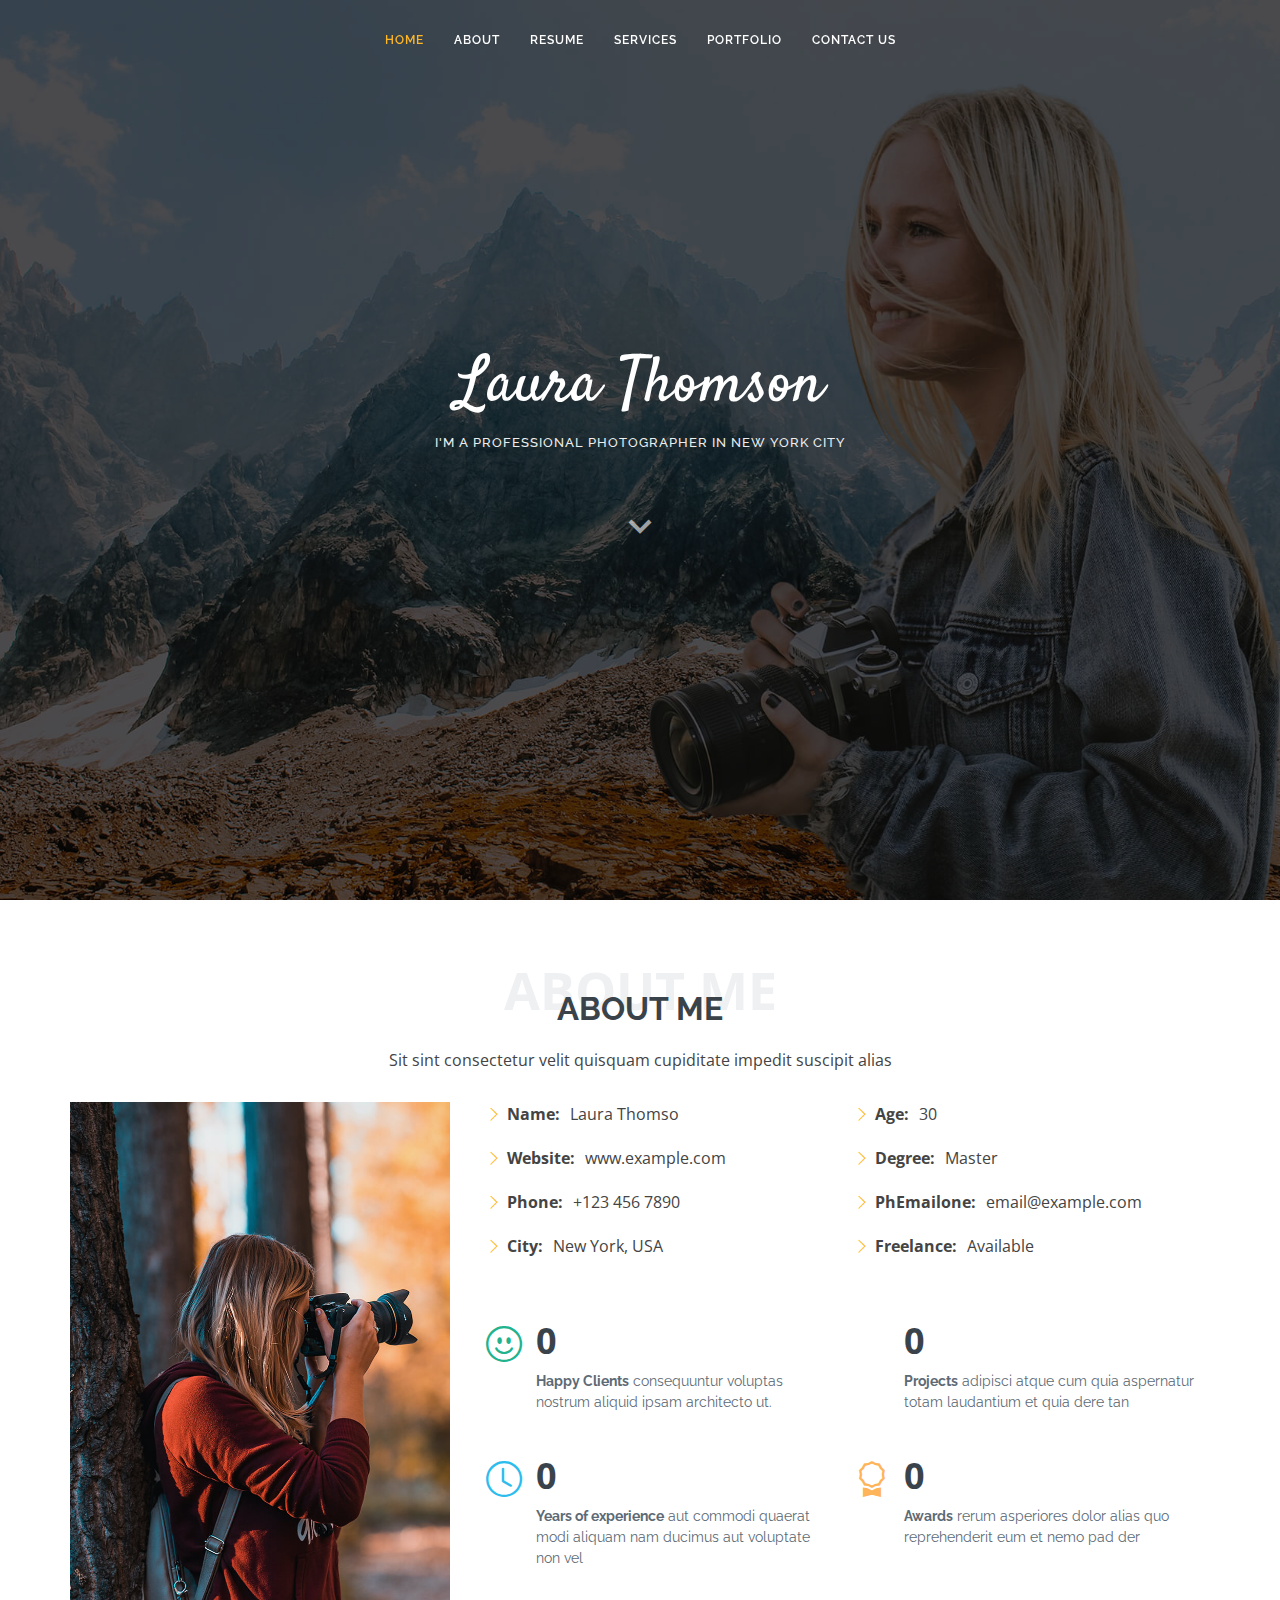
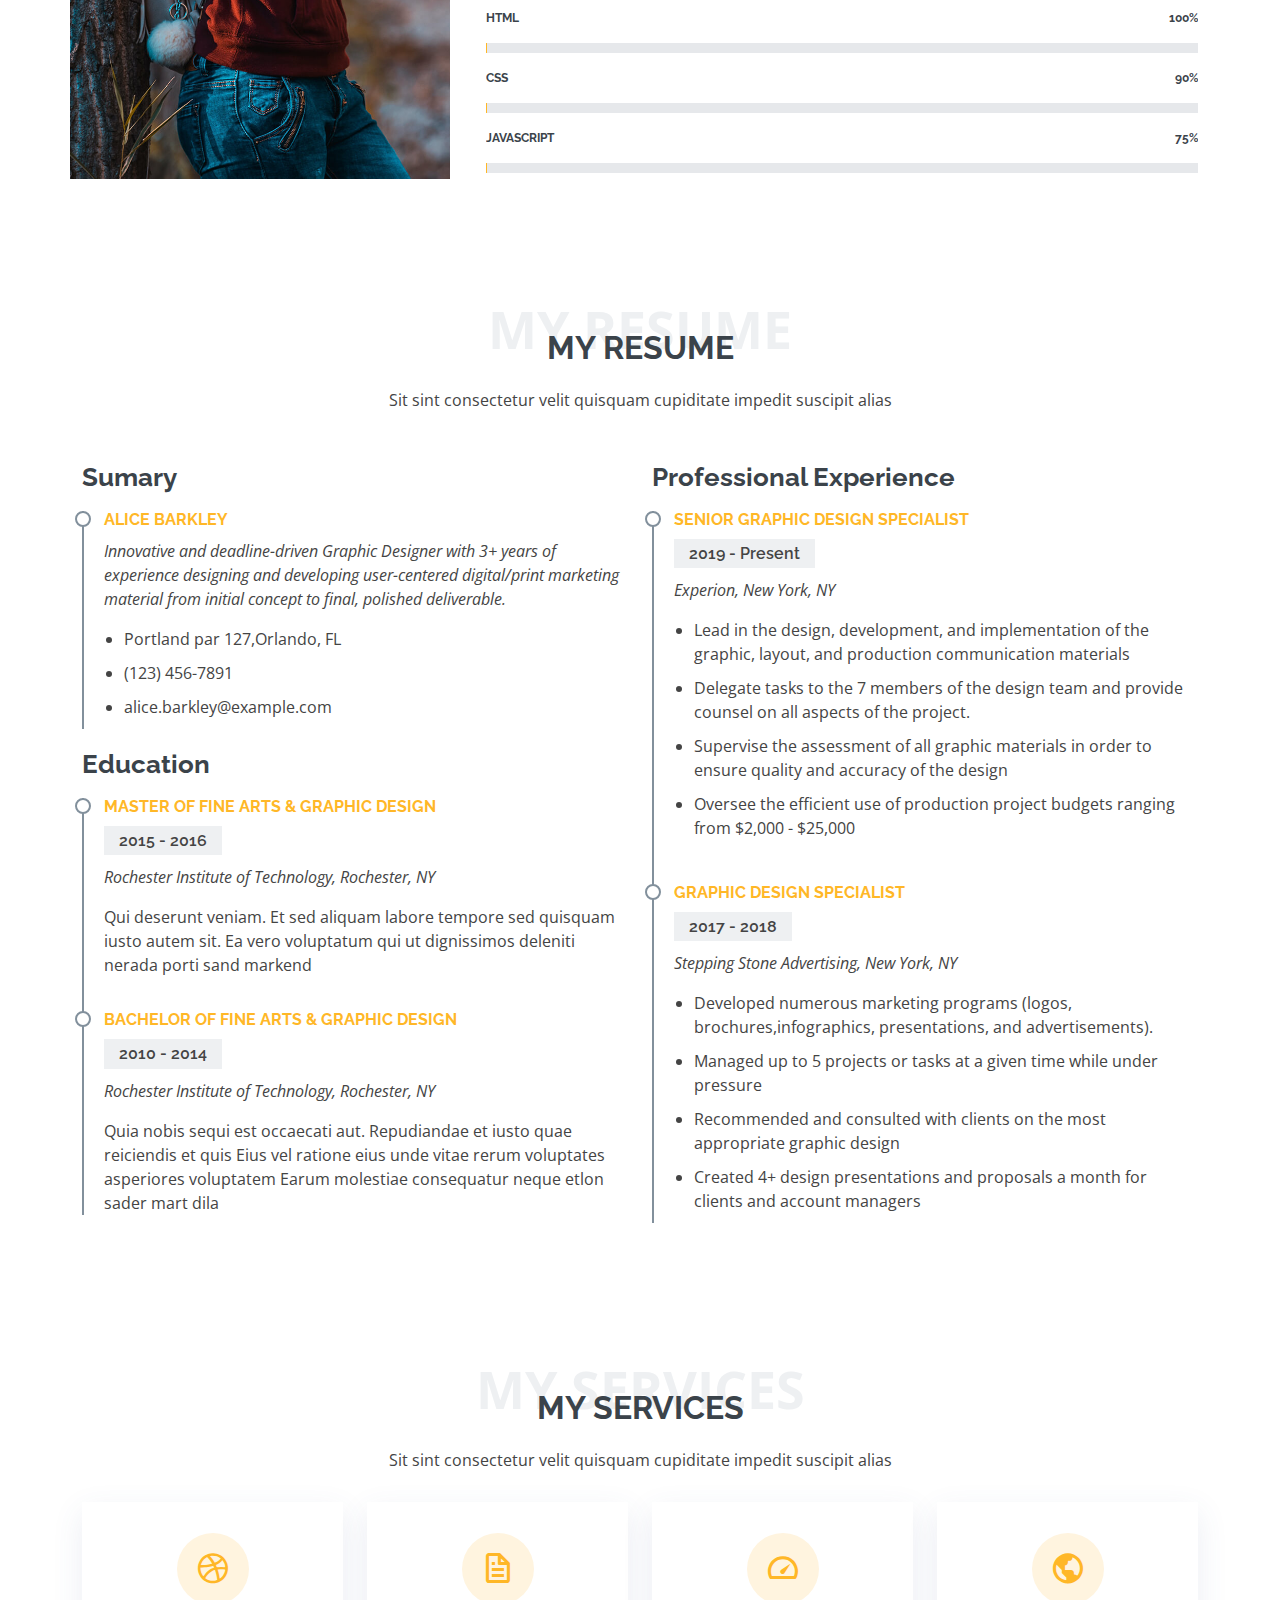
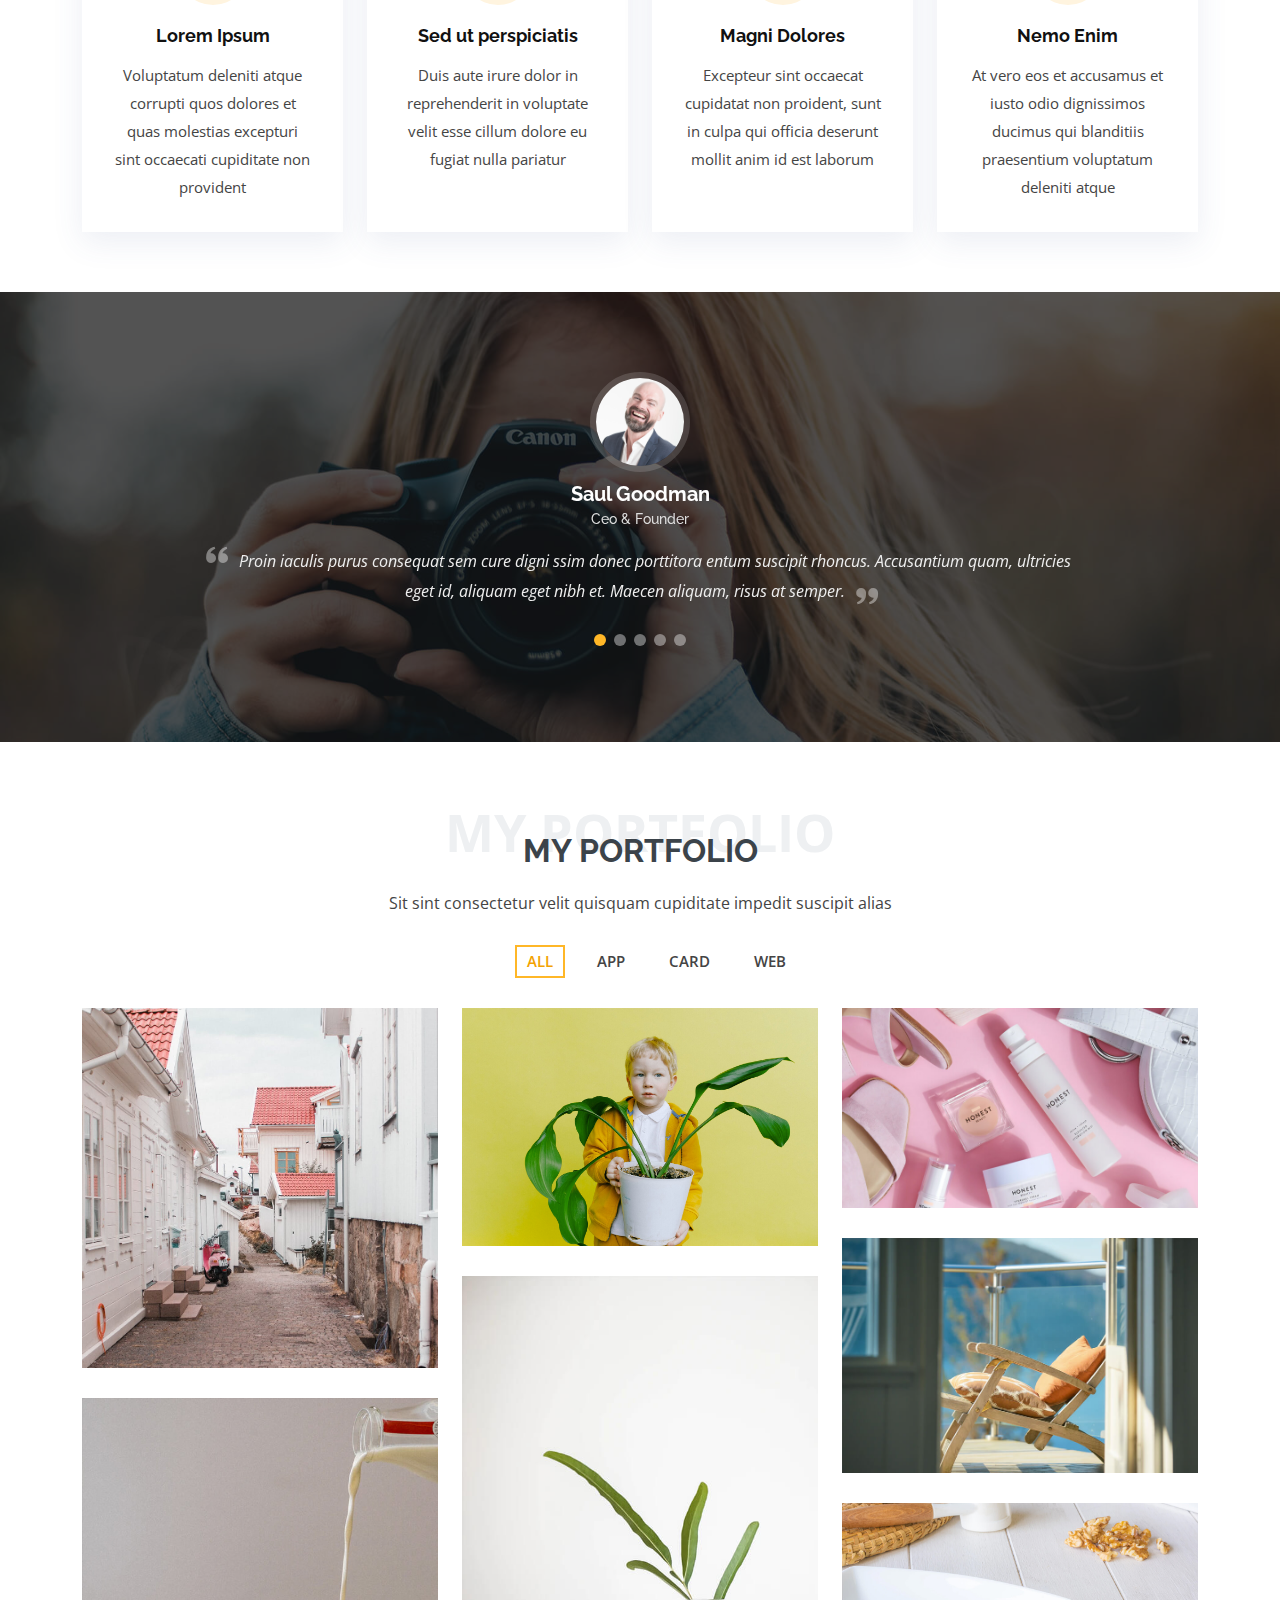
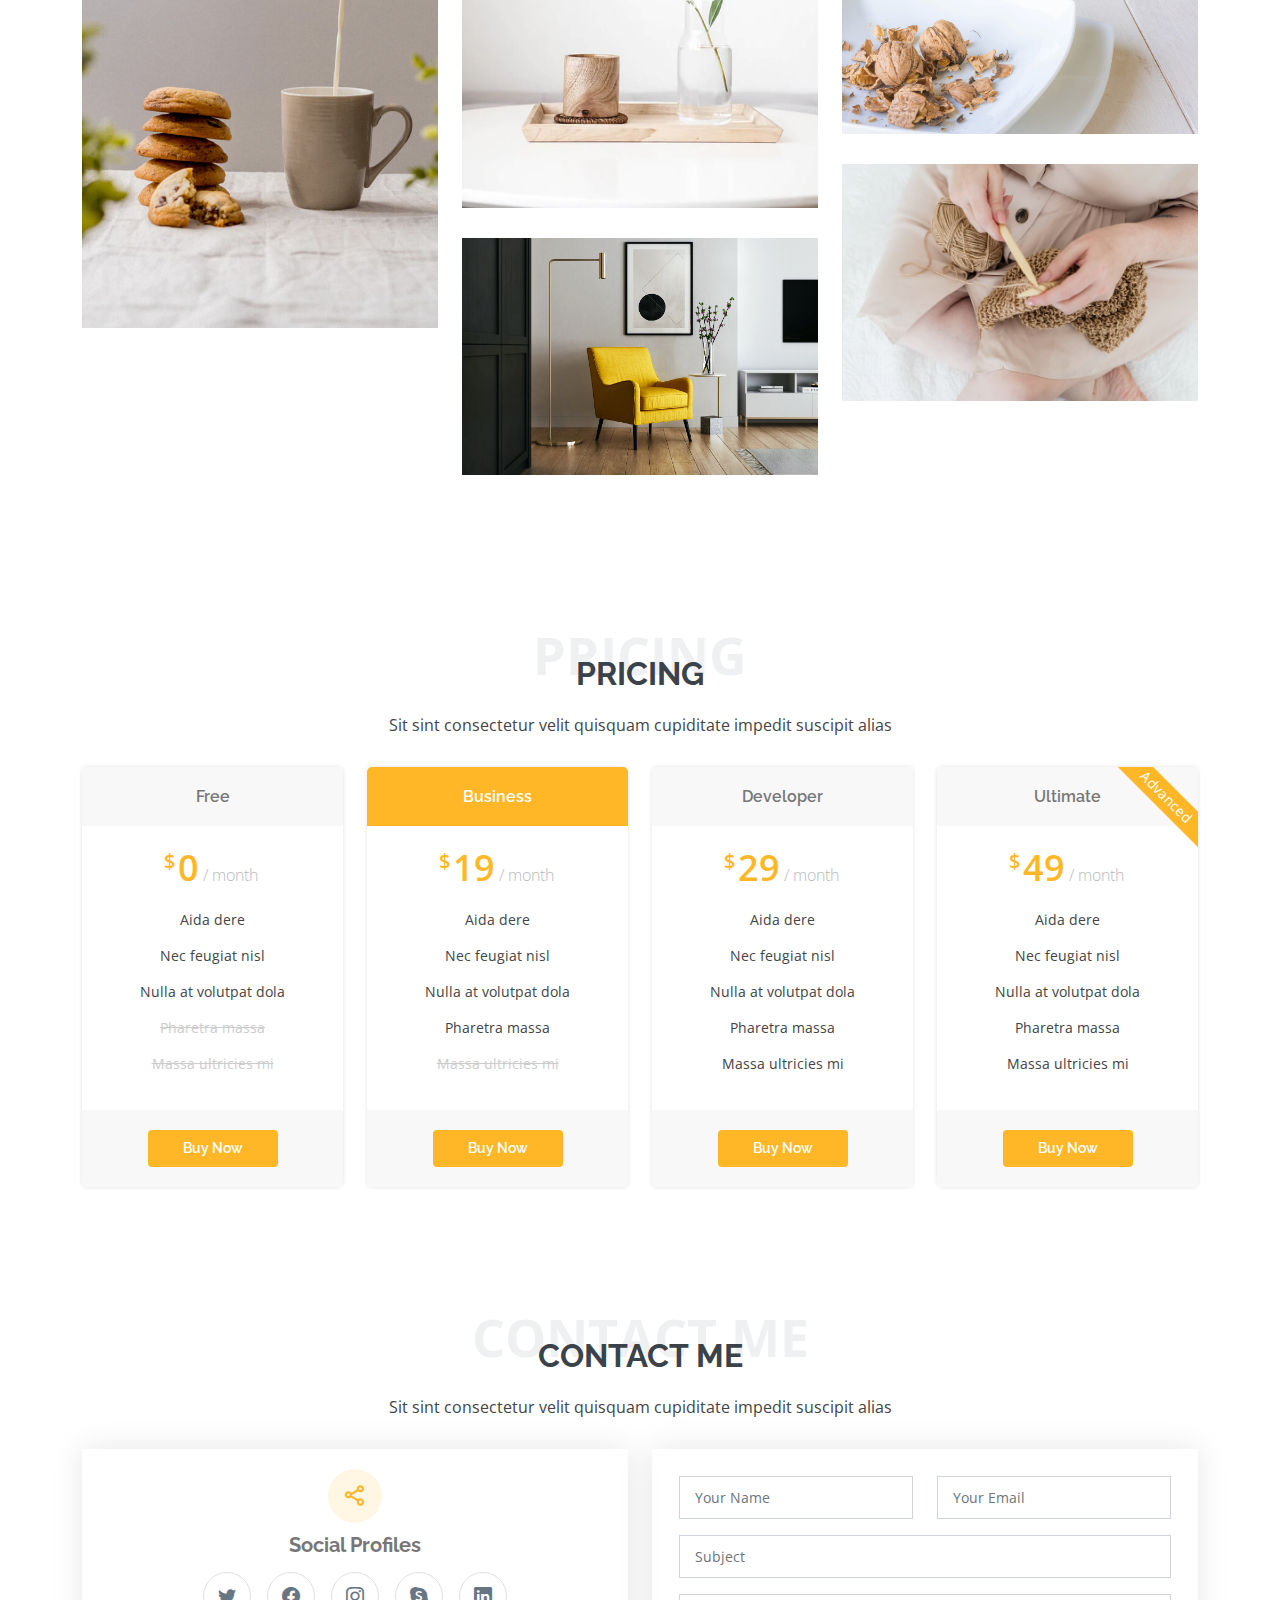
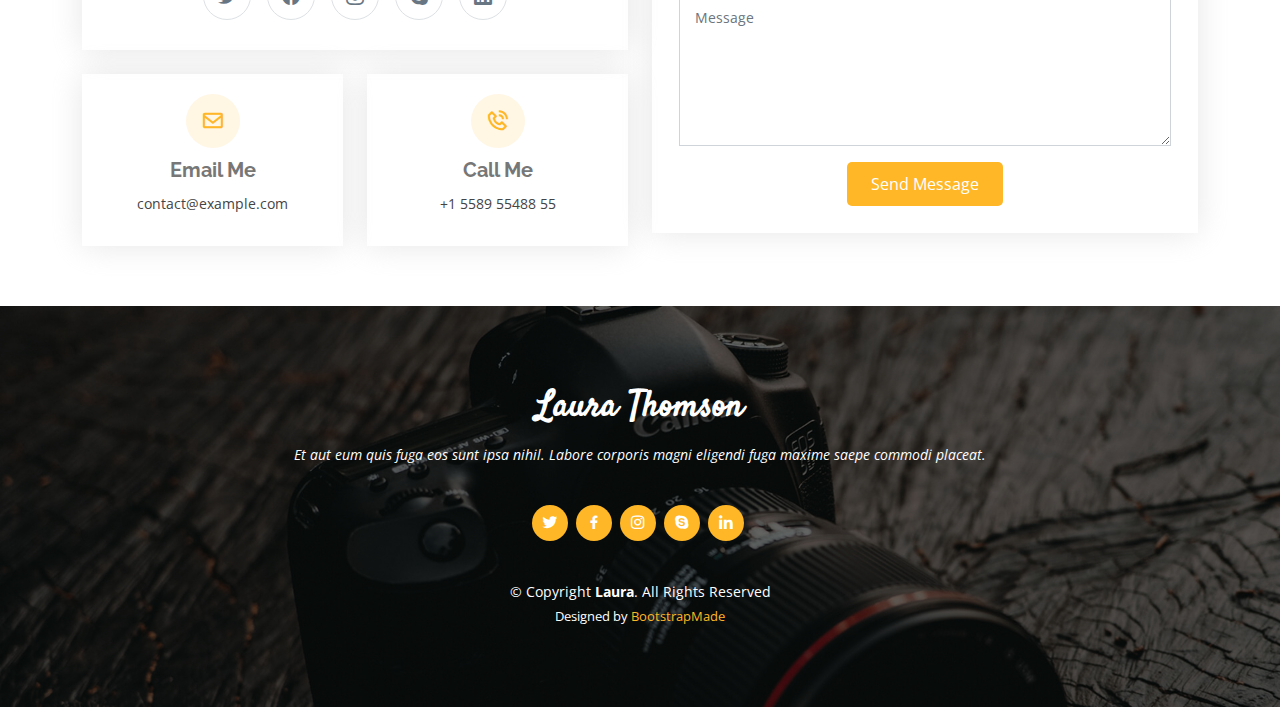
==== commit a12dc832: "Remove drop down list" ====
--- a/index.html
+++ b/index.html
@@ -46,7 +46,7 @@
         <li><a class="nav-link scrollto" href="#resume">Resume</a></li>
         <li><a class="nav-link scrollto" href="#services">Services</a></li>
         <li><a class="nav-link scrollto " href="#portfolio">Portfolio</a></li>
-        <li class="dropdown"><a href="#"><span>Drop Down</span> <i class="bi bi-chevron-down"></i></a>
+        <!-- <li class="dropdown"><a href="#"><span>Drop Down</span> <i class="bi bi-chevron-down"></i></a>
           <ul>
             <li><a href="#">Drop Down 1</a></li>
             <li class="dropdown"><a href="#"><span>Deep Drop Down</span> <i class="bi bi-chevron-right"></i></a>
@@ -62,7 +62,7 @@
             <li><a href="#">Drop Down 3</a></li>
             <li><a href="#">Drop Down 4</a></li>
           </ul>
-        </li>
+        </li> -->
         <li><a class="nav-link scrollto" href="#contact">Contact US</a></li>
       </ul>
       <i class="bi bi-list mobile-nav-toggle"></i>
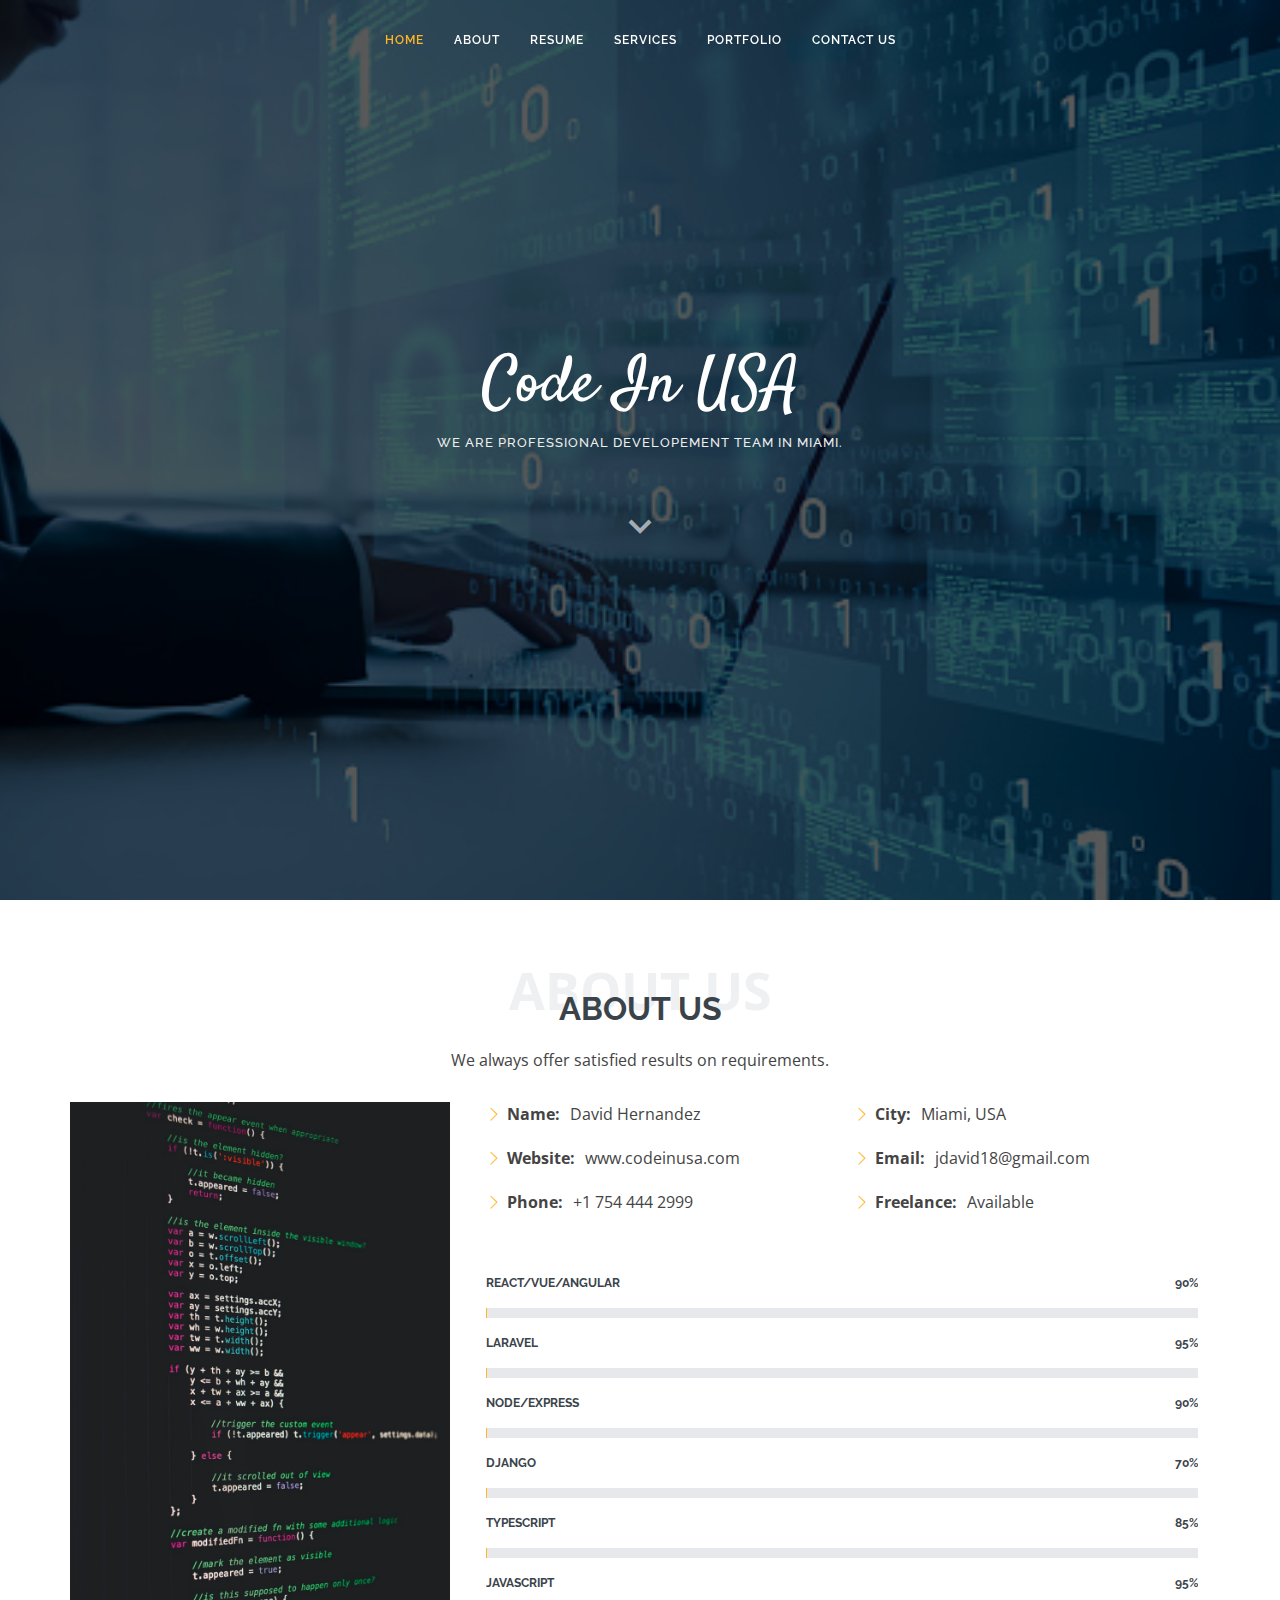
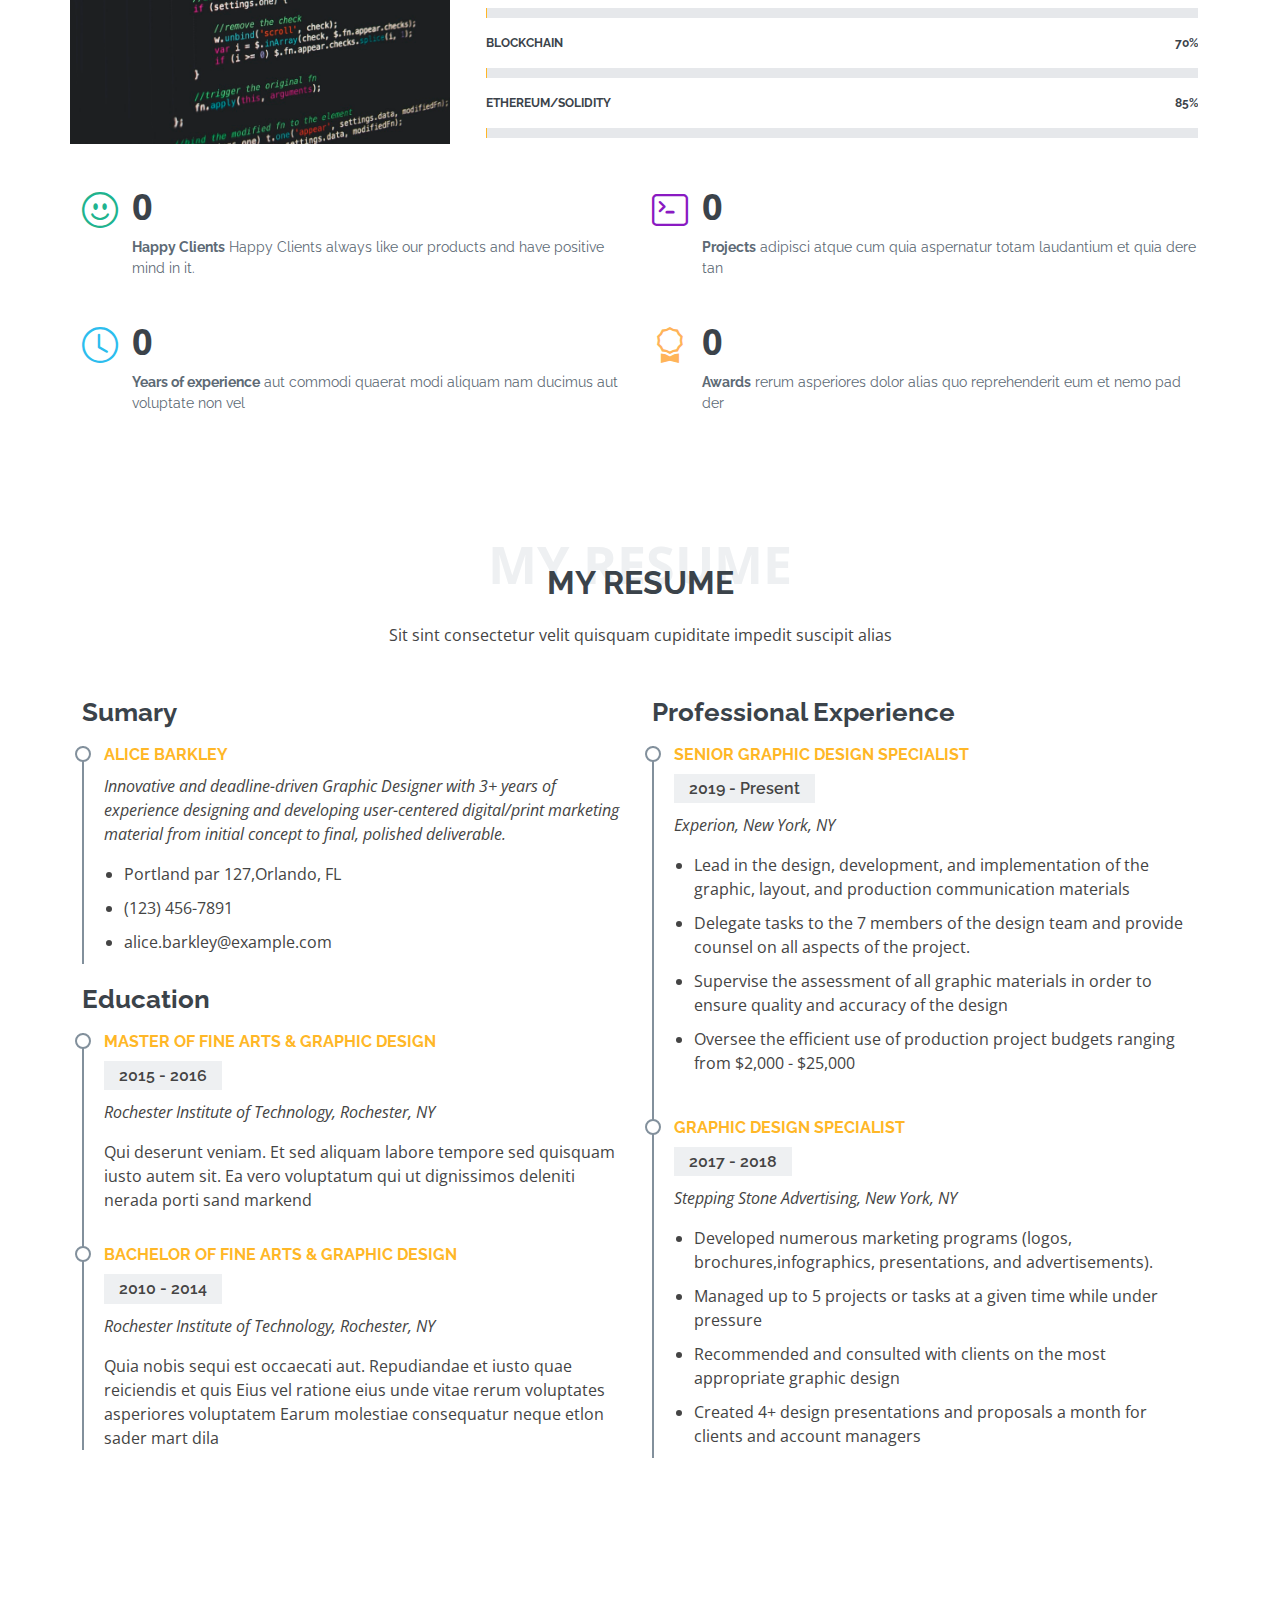
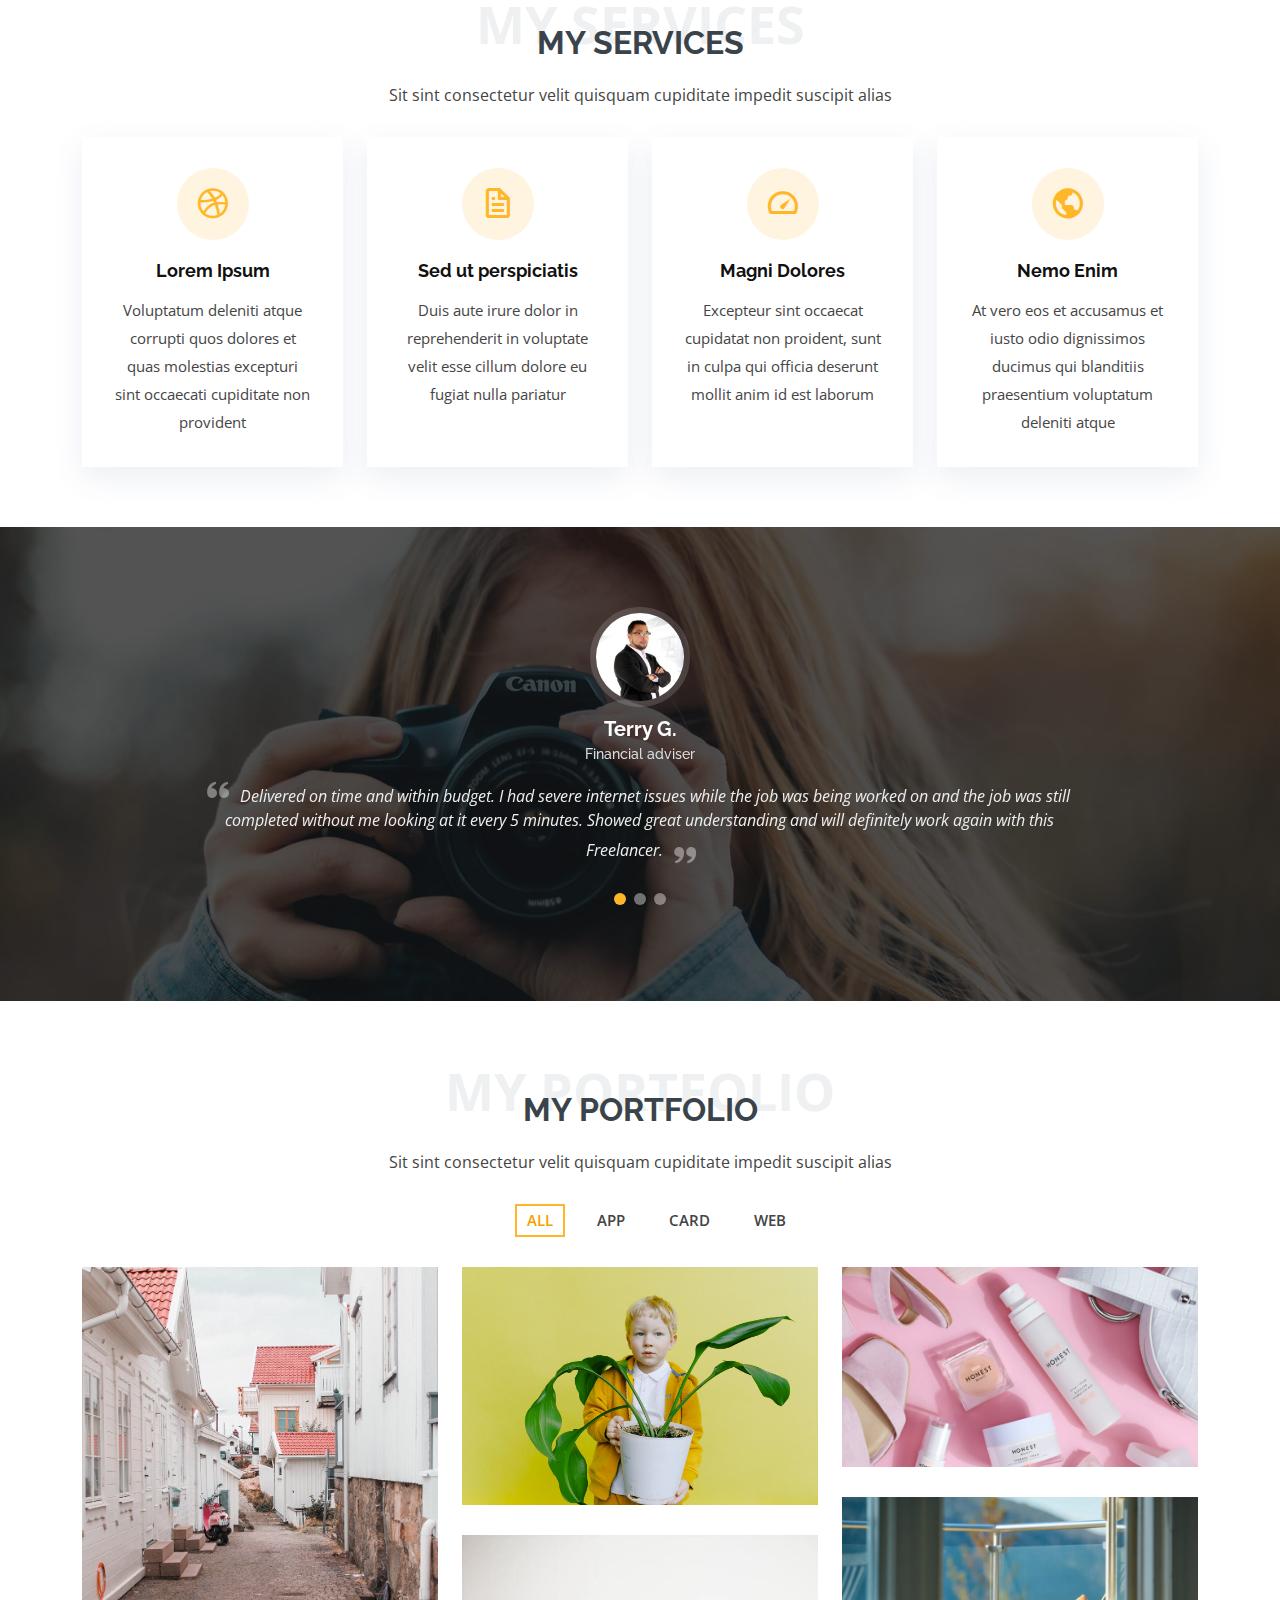
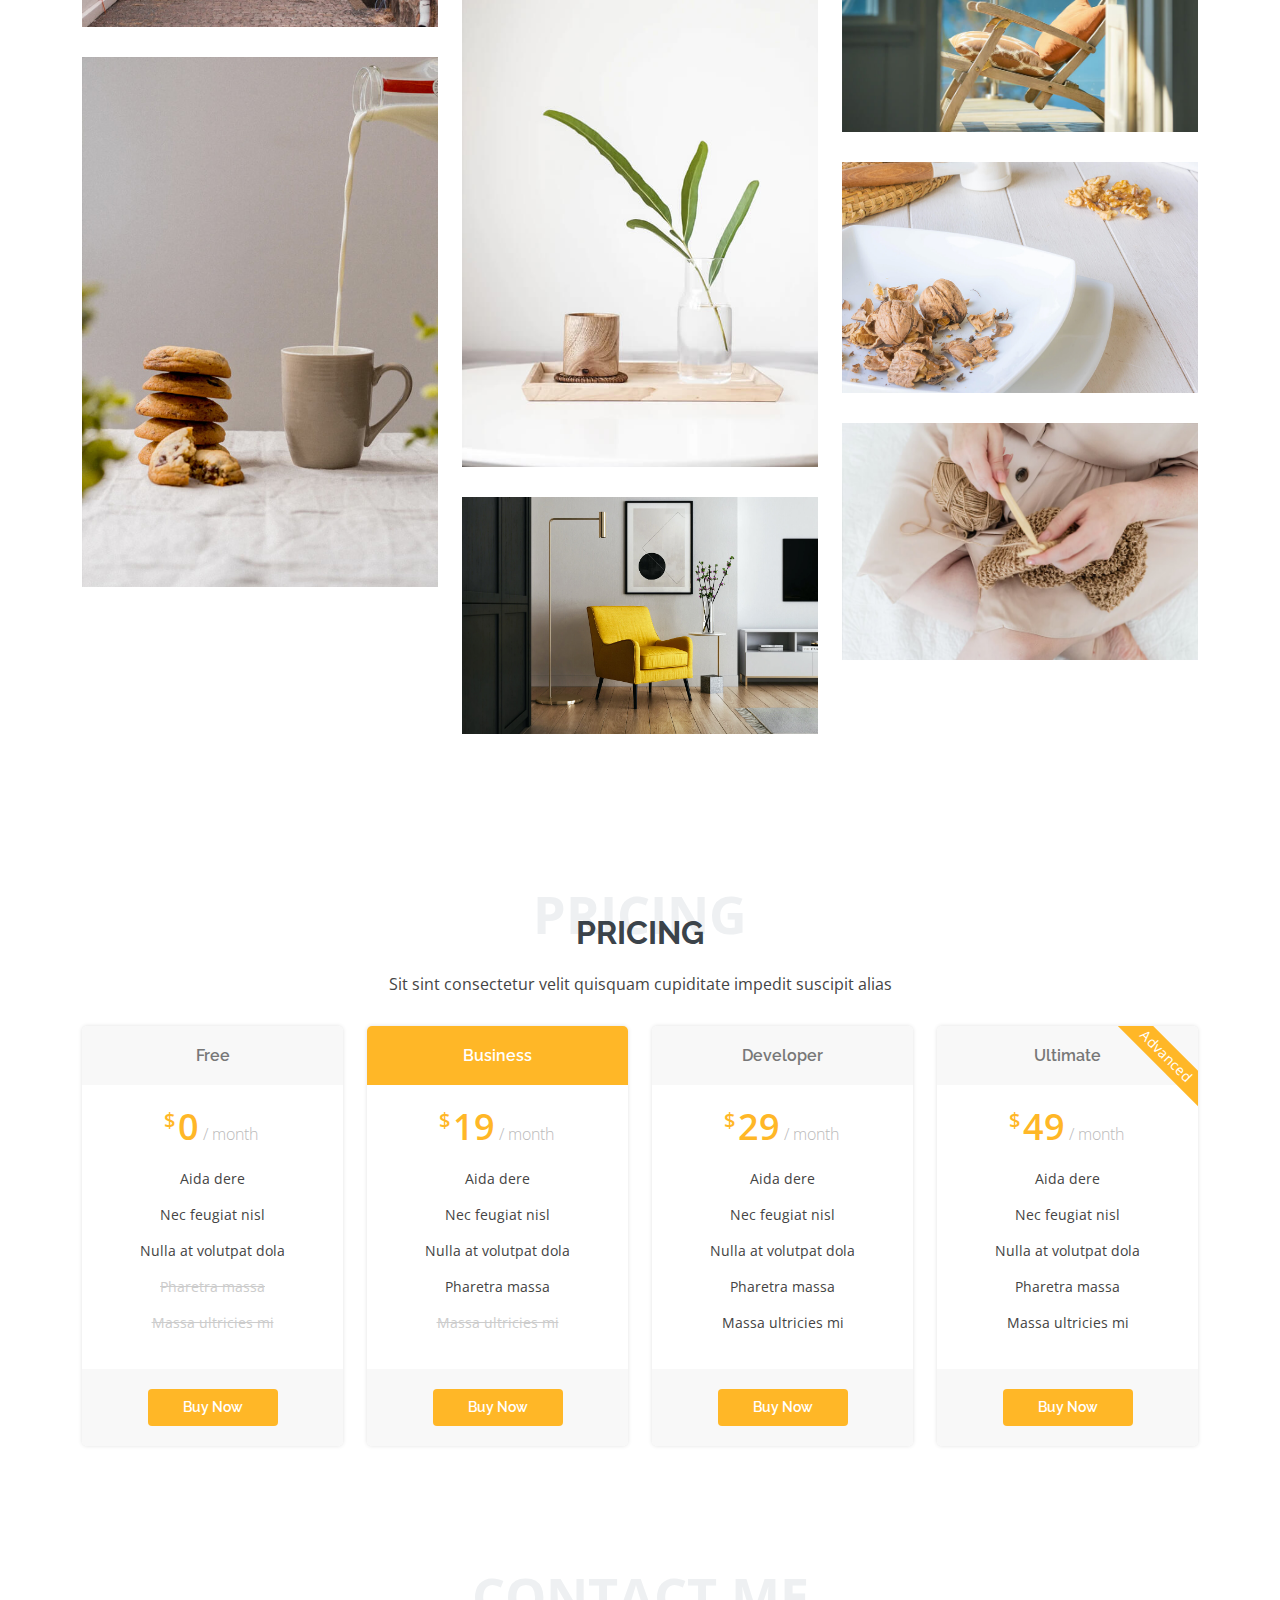
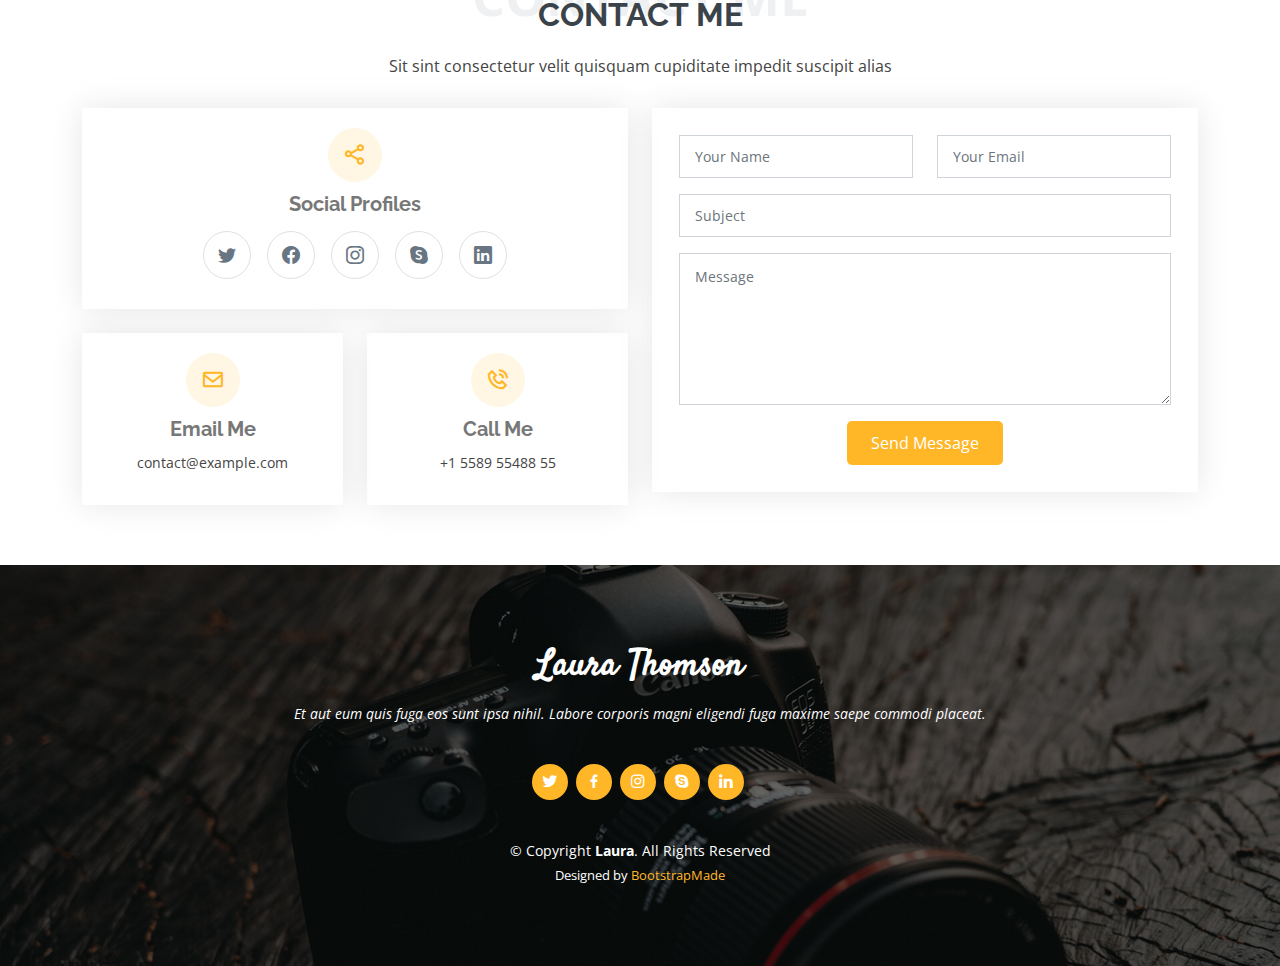
==== commit e268588f: "Second commit" ====
--- a/index.html
+++ b/index.html
@@ -5,7 +5,7 @@
   <meta charset="utf-8">
   <meta content="width=device-width, initial-scale=1.0" name="viewport">
 
-  <title>Laura Bootstrap Template - Index</title>
+  <title>CodeInUSA</title>
   <meta content="" name="description">
   <meta content="" name="keywords">
 
@@ -73,8 +73,8 @@
   <!-- ======= Hero Section ======= -->
   <section id="hero">
     <div class="hero-container">
-      <h1>Laura Thomson</h1>
-      <h2>I'm a Professional Photographer In New York City</h2>
+      <h1>Code In USA</h1>
+      <h2>We are Professional developement team In Miami.</h2>
       <a href="#about" class="btn-scroll scrollto" title="Scroll Down"><i class="bx bx-chevron-down"></i></a>
     </div>
   </section><!-- End Hero -->
@@ -86,9 +86,9 @@
       <div class="container">
 
         <div class="section-title">
-          <span>About Me</span>
-          <h2>About Me</h2>
-          <p>Sit sint consectetur velit quisquam cupiditate impedit suscipit alias</p>
+          <span>About Us</span>
+          <h2>About Us</h2>
+          <p>We always offer satisfied results on requirements.</p>
         </div>
 
         <div class="row">
@@ -98,82 +98,117 @@
               <div class="row">
                 <div class="col-lg-6">
                   <ul>
-                    <li><i class="bi bi-chevron-right"></i> <strong>Name:</strong> <span>Laura Thomso</span></li>
-                    <li><i class="bi bi-chevron-right"></i> <strong>Website:</strong> <span>www.example.com</span></li>
-                    <li><i class="bi bi-chevron-right"></i> <strong>Phone:</strong> <span>+123 456 7890</span></li>
-                    <li><i class="bi bi-chevron-right"></i> <strong>City:</strong> <span>New York, USA</span></li>
+                    <li><i class="bi bi-chevron-right"></i> <strong>Name:</strong> <span>David Hernandez</span></li>
+                    <li><i class="bi bi-chevron-right"></i> <strong>Website:</strong> <span>www.codeinusa.com</span></li>
+                    <li><i class="bi bi-chevron-right"></i> <strong>Phone:</strong> <span>+1 754 444 2999</span></li>
                   </ul>
                 </div>
                 <div class="col-lg-6">
                   <ul>
-                    <li><i class="bi bi-chevron-right"></i> <strong>Age:</strong> <span>30</span></li>
-                    <li><i class="bi bi-chevron-right"></i> <strong>Degree:</strong> <span>Master</span></li>
-                    <li><i class="bi bi-chevron-right"></i> <strong>PhEmailone:</strong> <span>email@example.com</span></li>
+                    <li><i class="bi bi-chevron-right"></i> <strong>City:</strong> <span>Miami, USA</span></li>
+                    <li><i class="bi bi-chevron-right"></i> <strong>Email:</strong> <span>jdavid18@gmail.com</span></li>
                     <li><i class="bi bi-chevron-right"></i> <strong>Freelance:</strong> <span>Available</span></li>
                   </ul>
                 </div>
               </div>
-              <div class="row mt-n4">
-                <div class="col-md-6 mt-5 d-md-flex align-items-md-stretch">
-                  <div class="count-box">
-                    <i class="bi bi-emoji-smile" style="color: #20b38e;"></i>
-                    <span data-purecounter-start="0" data-purecounter-end="232" data-purecounter-duration="1" class="purecounter"></span>
-                    <p><strong>Happy Clients</strong> consequuntur voluptas nostrum aliquid ipsam architecto ut.</p>
-                  </div>
-                </div>
-
-                <div class="col-md-6 mt-5 d-md-flex align-items-md-stretch">
-                  <div class="count-box">
-                    <i class="bi bi-journal-richtextr" style="color: #8a1ac2;"></i>
-                    <span data-purecounter-start="0" data-purecounter-end="521" data-purecounter-duration="1" class="purecounter"></span>
-                    <p><strong>Projects</strong> adipisci atque cum quia aspernatur totam laudantium et quia dere tan</p>
-                  </div>
-                </div>
-
-                <div class="col-md-6 mt-5 d-md-flex align-items-md-stretch">
-                  <div class="count-box">
-                    <i class="bi bi-clock" style="color: #2cbdee;"></i>
-                    <span data-purecounter-start="0" data-purecounter-end="18" data-purecounter-duration="1" class="purecounter"></span>
-                    <p><strong>Years of experience</strong> aut commodi quaerat modi aliquam nam ducimus aut voluptate non vel</p>
-                  </div>
-                </div>
-
-                <div class="col-md-6 mt-5 d-md-flex align-items-md-stretch">
-                  <div class="count-box">
-                    <i class="bi bi-award" style="color: #ffb459;"></i>
-                    <span data-purecounter-start="0" data-purecounter-end="16" data-purecounter-duration="1" class="purecounter"></span>
-                    <p><strong>Awards</strong> rerum asperiores dolor alias quo reprehenderit eum et nemo pad der</p>
-                  </div>
-                </div>
-              </div>
             </div><!-- End .content-->
 
             <div class="skills-content ps-lg-4">
               <div class="progress">
-                <span class="skill">HTML <i class="val">100%</i></span>
-                <div class="progress-bar-wrap">
-                  <div class="progress-bar" role="progressbar" aria-valuenow="100" aria-valuemin="0" aria-valuemax="100"></div>
-                </div>
-              </div>
-
-              <div class="progress">
-                <span class="skill">CSS <i class="val">90%</i></span>
+                <span class="skill">React/Vue/Angular <i class="val">90%</i></span>
                 <div class="progress-bar-wrap">
                   <div class="progress-bar" role="progressbar" aria-valuenow="90" aria-valuemin="0" aria-valuemax="100"></div>
                 </div>
               </div>
 
               <div class="progress">
-                <span class="skill">JavaScript <i class="val">75%</i></span>
+                <span class="skill">Laravel <i class="val">95%</i></span>
                 <div class="progress-bar-wrap">
-                  <div class="progress-bar" role="progressbar" aria-valuenow="75" aria-valuemin="0" aria-valuemax="100"></div>
-                </div>
-              </div>
-            </div>
-
-          </div>
-        </div>
-
+                  <div class="progress-bar" role="progressbar" aria-valuenow="95" aria-valuemin="0" aria-valuemax="100"></div>
+                </div>
+              </div>
+
+              <div class="progress">
+                <span class="skill">Node/Express <i class="val">90%</i></span>
+                <div class="progress-bar-wrap">
+                  <div class="progress-bar" role="progressbar" aria-valuenow="90" aria-valuemin="0" aria-valuemax="100"></div>
+                </div>
+              </div>
+
+              <div class="progress">
+                <span class="skill">Django <i class="val">70%</i></span>
+                <div class="progress-bar-wrap">
+                  <div class="progress-bar" role="progressbar" aria-valuenow="70" aria-valuemin="0" aria-valuemax="100"></div>
+                </div>
+              </div>
+
+              <div class="progress">
+                <span class="skill">Typescript <i class="val">85%</i></span>
+                <div class="progress-bar-wrap">
+                  <div class="progress-bar" role="progressbar" aria-valuenow="85" aria-valuemin="0" aria-valuemax="100"></div>
+                </div>
+              </div>
+
+              <div class="progress">
+                <span class="skill">Javascript <i class="val">95%</i></span>
+                <div class="progress-bar-wrap">
+                  <div class="progress-bar" role="progressbar" aria-valuenow="95" aria-valuemin="0" aria-valuemax="100"></div>
+                </div>
+              </div>
+              
+              <div class="progress">
+                <span class="skill">Blockchain <i class="val">70%</i></span>
+                <div class="progress-bar-wrap">
+                  <div class="progress-bar" role="progressbar" aria-valuenow="70" aria-valuemin="0" aria-valuemax="100"></div>
+                </div>
+              </div>
+              
+              <div class="progress">
+                <span class="skill">Ethereum/Solidity <i class="val">85%</i></span>
+                <div class="progress-bar-wrap">
+                  <div class="progress-bar" role="progressbar" aria-valuenow="85" aria-valuemin="0" aria-valuemax="100"></div>
+                </div>
+              </div>
+            </div>
+
+          </div>
+        </div>
+
+        <div class="content">
+          <div class="row mt-n4">
+            <div class="col-md-6 mt-5 d-md-flex align-items-md-stretch">
+              <div class="count-box">
+                <i class="bi bi-emoji-smile" style="color: #20b38e;"></i>
+                <span data-purecounter-start="0" data-purecounter-end="23" data-purecounter-duration="1" class="purecounter"></span>
+                <p><strong>Happy Clients</strong> Happy Clients always like our products and have positive mind in it.</p>
+              </div>
+            </div>
+
+            <div class="col-md-6 mt-5 d-md-flex align-items-md-stretch">
+              <div class="count-box">
+                <i class="bi bi-terminal" style="color: #8a1ac2;"></i>
+                <span data-purecounter-start="0" data-purecounter-end="52" data-purecounter-duration="1" class="purecounter"></span>
+                <p><strong>Projects</strong> adipisci atque cum quia aspernatur totam laudantium et quia dere tan</p>
+              </div>
+            </div>
+
+            <div class="col-md-6 mt-5 d-md-flex align-items-md-stretch">
+              <div class="count-box">
+                <i class="bi bi-clock" style="color: #2cbdee;"></i>
+                <span data-purecounter-start="0" data-purecounter-end="9" data-purecounter-duration="1" class="purecounter"></span>
+                <p><strong>Years of experience</strong> aut commodi quaerat modi aliquam nam ducimus aut voluptate non vel</p>
+              </div>
+            </div>
+
+            <div class="col-md-6 mt-5 d-md-flex align-items-md-stretch">
+              <div class="count-box">
+                <i class="bi bi-award" style="color: #ffb459;"></i>
+                <span data-purecounter-start="0" data-purecounter-end="16" data-purecounter-duration="1" class="purecounter"></span>
+                <p><strong>Awards</strong> rerum asperiores dolor alias quo reprehenderit eum et nemo pad der</p>
+              </div>
+            </div>
+          </div>
+        </div>
       </div>
     </section><!-- End About Me Section -->
 
@@ -307,12 +342,13 @@
 
             <div class="swiper-slide">
               <div class="testimonial-item">
-                <img src="assets/img/testimonials/testimonials-1.jpg" class="testimonial-img" alt="">
-                <h3>Saul Goodman</h3>
-                <h4>Ceo &amp; Founder</h4>
+                <img src="assets/img/testimonials/testimonial-1.jpg" class="testimonial-img" alt="">
+                <h3>Terry G.</h3>
+                <h4>Financial adviser</h4>
                 <p>
                   <i class="bx bxs-quote-alt-left quote-icon-left"></i>
-                  Proin iaculis purus consequat sem cure digni ssim donec porttitora entum suscipit rhoncus. Accusantium quam, ultricies eget id, aliquam eget nibh et. Maecen aliquam, risus at semper.
+                  Delivered on time and within budget. I had severe internet issues while the job was being worked on and the job was still completed without me looking at it every 5 minutes.
+                  Showed great understanding and will definitely work again with this Freelancer.
                   <i class="bx bxs-quote-alt-right quote-icon-right"></i>
                 </p>
               </div>
@@ -320,12 +356,13 @@
 
             <div class="swiper-slide">
               <div class="testimonial-item">
-                <img src="assets/img/testimonials/testimonials-2.jpg" class="testimonial-img" alt="">
-                <h3>Sara Wilsson</h3>
-                <h4>Designer</h4>
+                <img src="assets/img/testimonials/testimonial-2.jpg" class="testimonial-img" alt="">
+                <h3>David H.</h3>
+                <h4>Operator</h4>
                 <p>
                   <i class="bx bxs-quote-alt-left quote-icon-left"></i>
-                  Export tempor illum tamen malis malis eram quae irure esse labore quem cillum quid cillum eram malis quorum velit fore eram velit sunt aliqua noster fugiat irure amet legam anim culpa.
+                  Mr. Jovan is a consistent and compliant, multi-functional developer.
+                  Working with him, new updates come out one after another, which makes it impossible for me to rest. Highly recommend him.
                   <i class="bx bxs-quote-alt-right quote-icon-right"></i>
                 </p>
               </div>
@@ -333,38 +370,13 @@
 
             <div class="swiper-slide">
               <div class="testimonial-item">
-                <img src="assets/img/testimonials/testimonials-3.jpg" class="testimonial-img" alt="">
-                <h3>Jena Karlis</h3>
-                <h4>Store Owner</h4>
+                <img src="assets/img/testimonials/testimonial-3.jpg" class="testimonial-img" alt="">
+                <h3>Eric</h3>
+                <h4>CEO</h4>
                 <p>
                   <i class="bx bxs-quote-alt-left quote-icon-left"></i>
-                  Enim nisi quem export duis labore cillum quae magna enim sint quorum nulla quem veniam duis minim tempor labore quem eram duis noster aute amet eram fore quis sint minim.
-                  <i class="bx bxs-quote-alt-right quote-icon-right"></i>
-                </p>
-              </div>
-            </div><!-- End testimonial item -->
-
-            <div class="swiper-slide">
-              <div class="testimonial-item">
-                <img src="assets/img/testimonials/testimonials-4.jpg" class="testimonial-img" alt="">
-                <h3>Matt Brandon</h3>
-                <h4>Freelancer</h4>
-                <p>
-                  <i class="bx bxs-quote-alt-left quote-icon-left"></i>
-                  Fugiat enim eram quae cillum dolore dolor amet nulla culpa multos export minim fugiat minim velit minim dolor enim duis veniam ipsum anim magna sunt elit fore quem dolore labore illum veniam.
-                  <i class="bx bxs-quote-alt-right quote-icon-right"></i>
-                </p>
-              </div>
-            </div><!-- End testimonial item -->
-
-            <div class="swiper-slide">
-              <div class="testimonial-item">
-                <img src="assets/img/testimonials/testimonials-5.jpg" class="testimonial-img" alt="">
-                <h3>John Larson</h3>
-                <h4>Entrepreneur</h4>
-                <p>
-                  <i class="bx bxs-quote-alt-left quote-icon-left"></i>
-                  Quis quorum aliqua sint quem legam fore sunt eram irure aliqua veniam tempor noster veniam enim culpa labore duis sunt culpa nulla illum cillum fugiat legam esse veniam culpa fore nisi cillum quid.
+                  As I am the  real estate company manager, I started new business plan with Jovan.
+                  I have successed and it is growing and booming now. I recommended him as the technical officer of our company.
                   <i class="bx bxs-quote-alt-right quote-icon-right"></i>
                 </p>
               </div>
--- a/assets/css/style.css
+++ b/assets/css/style.css
@@ -522,7 +522,7 @@
   color: #82909c;
 }
 .about .image {
-  background: url("../img/me.jpg") center center no-repeat;
+  background: url("../img/about.jfif") center center no-repeat;
   background-size: cover;
   min-height: 500px;
 }
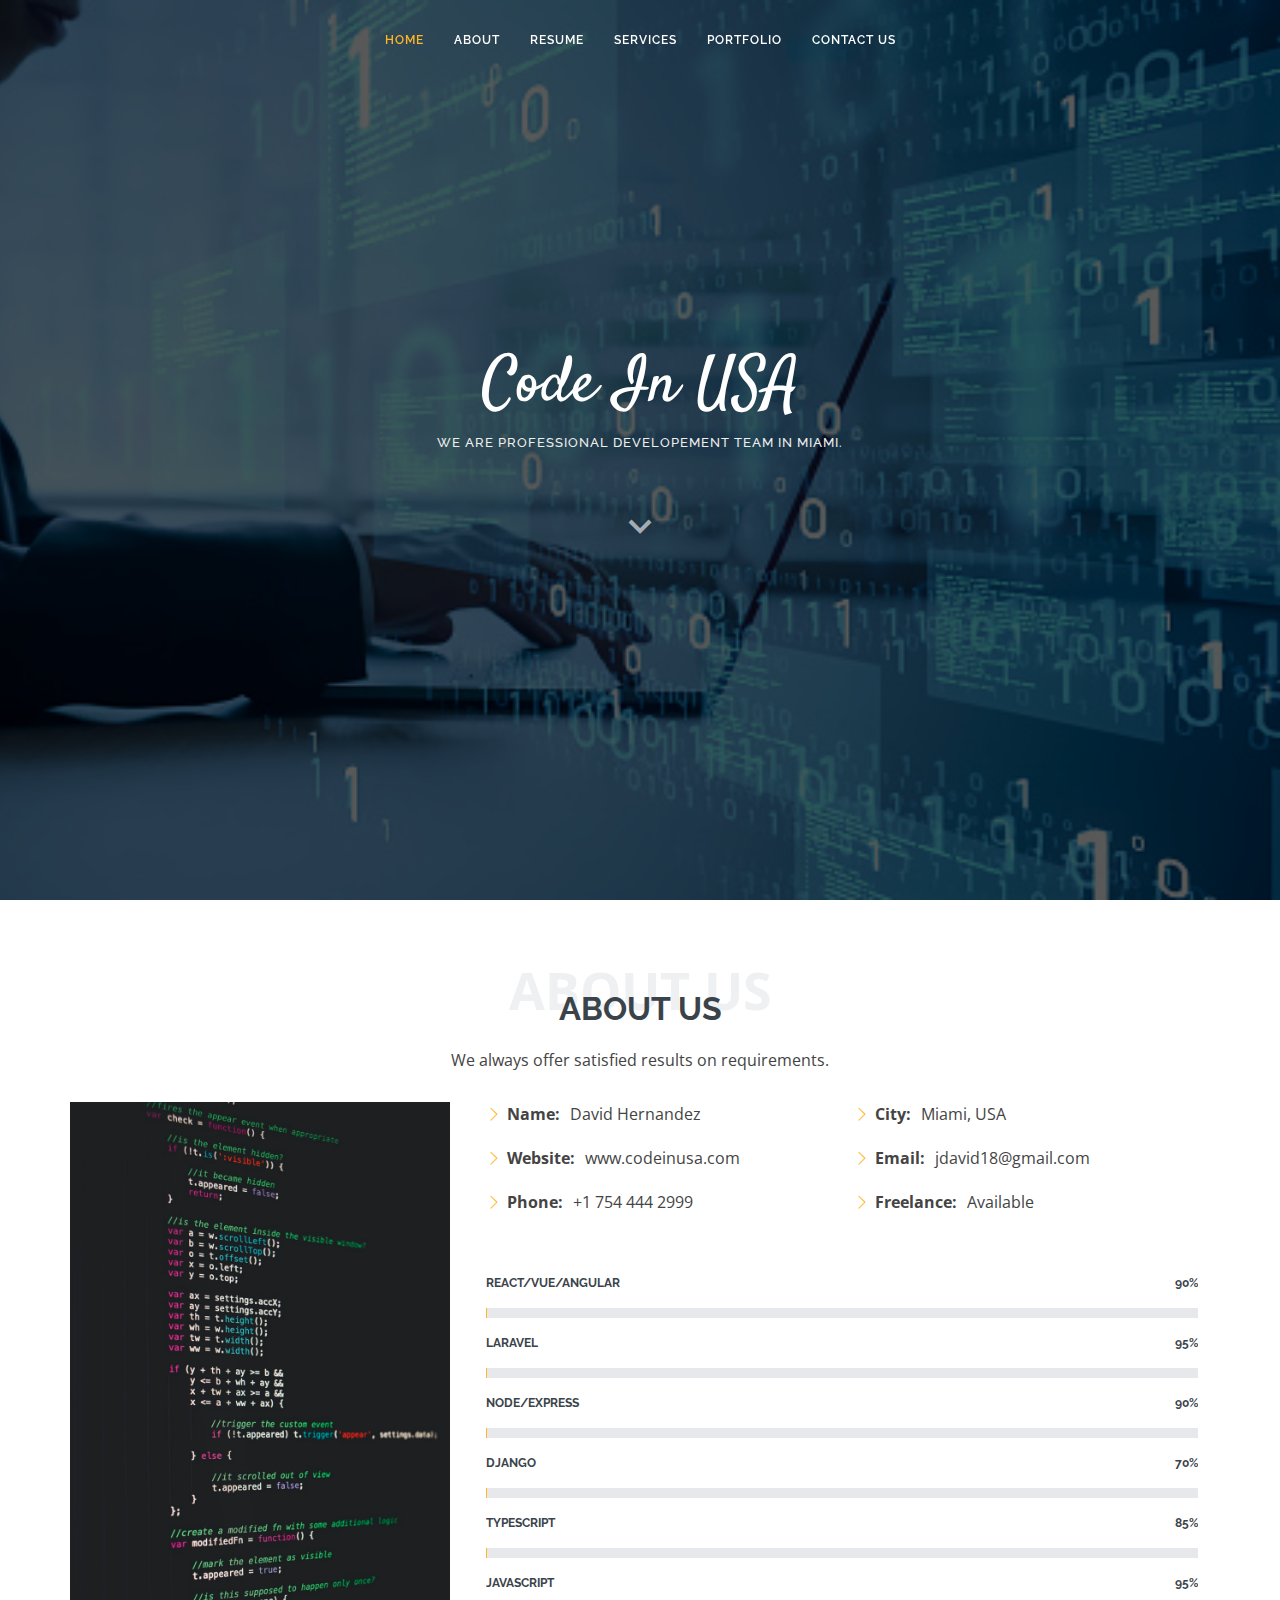
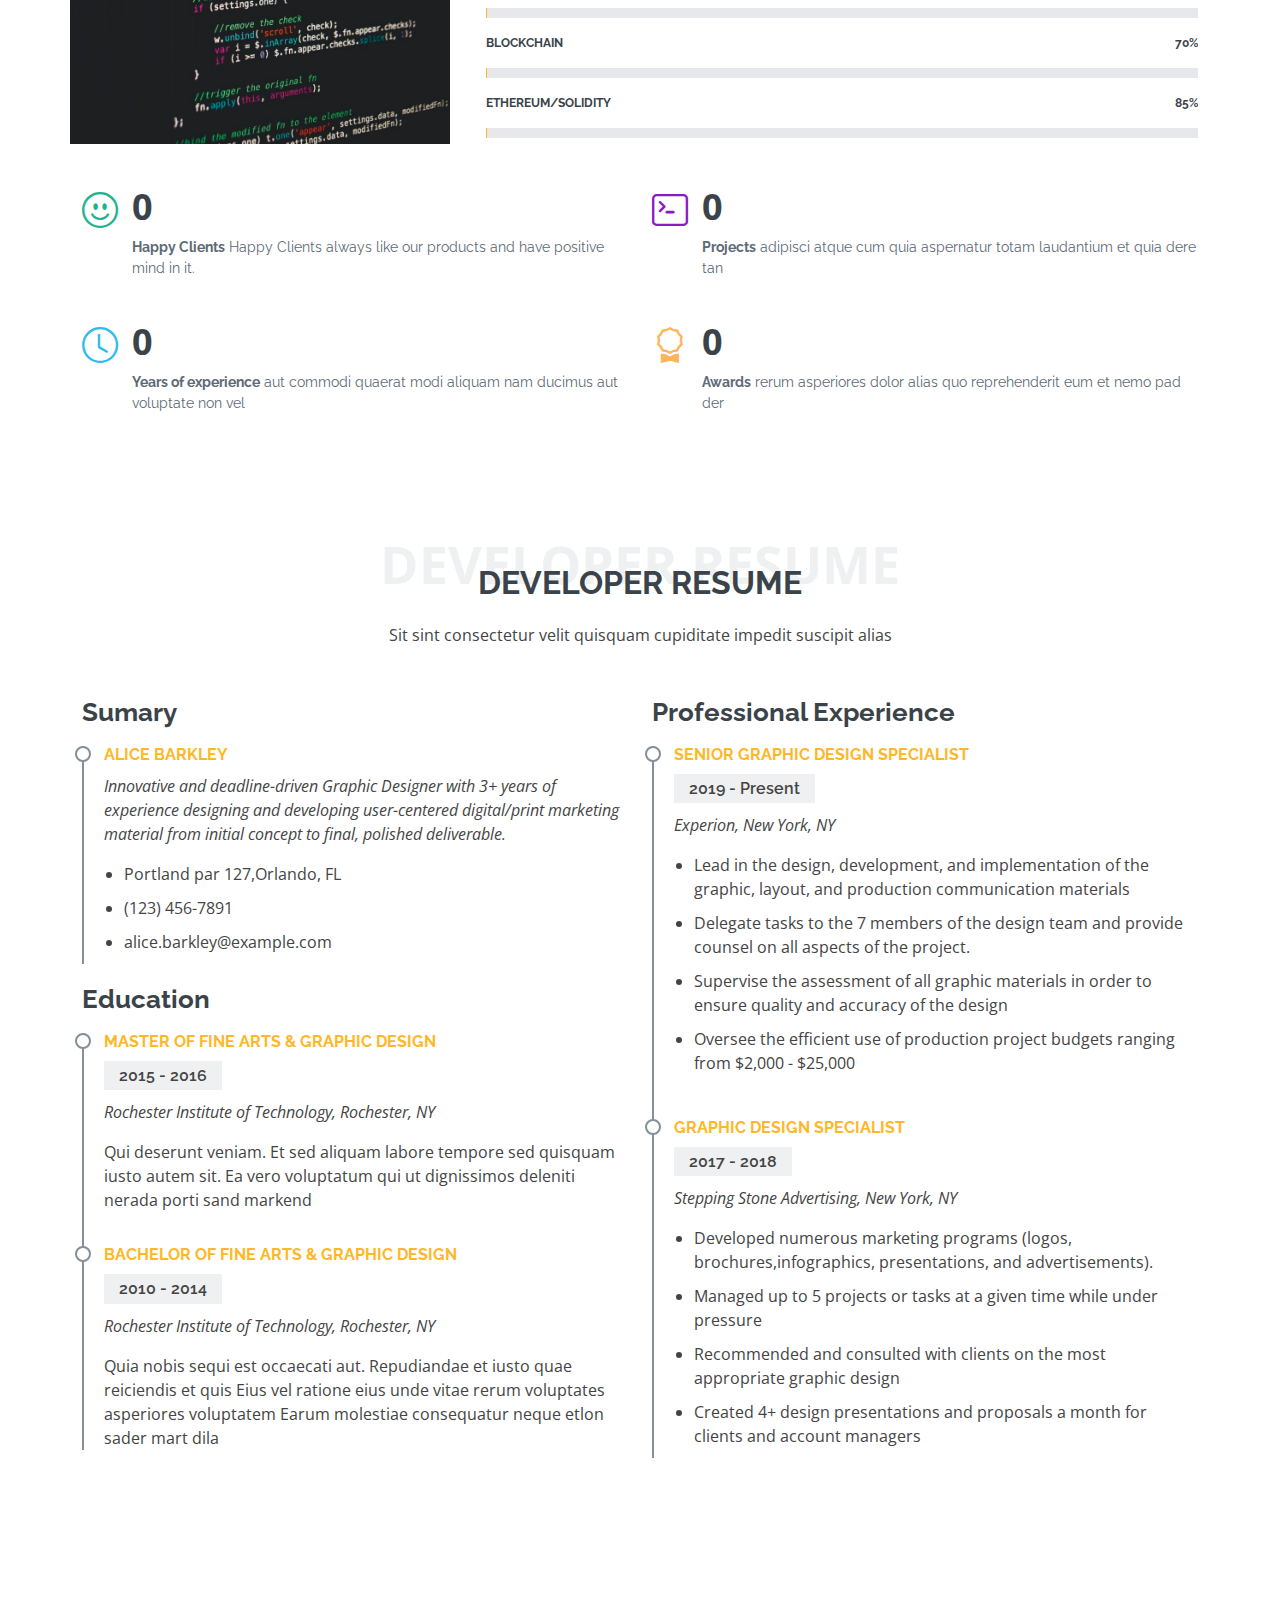
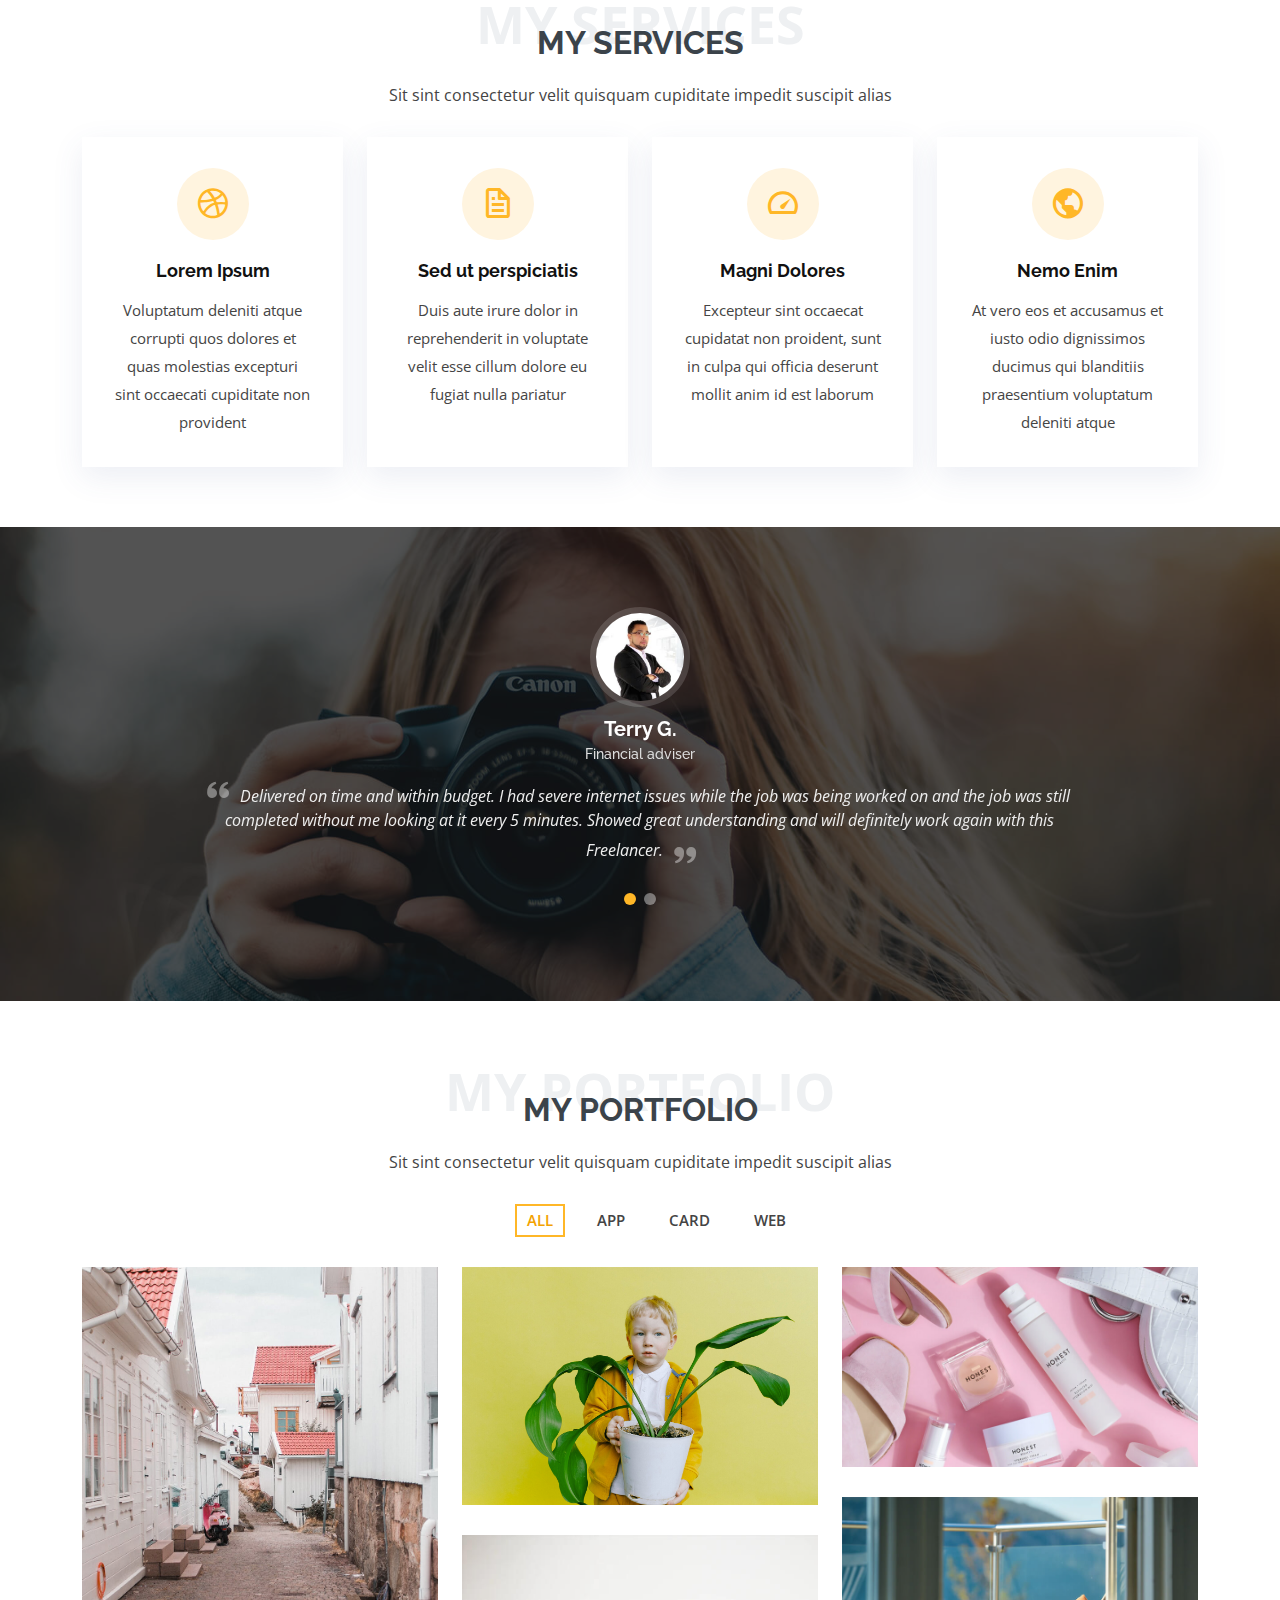
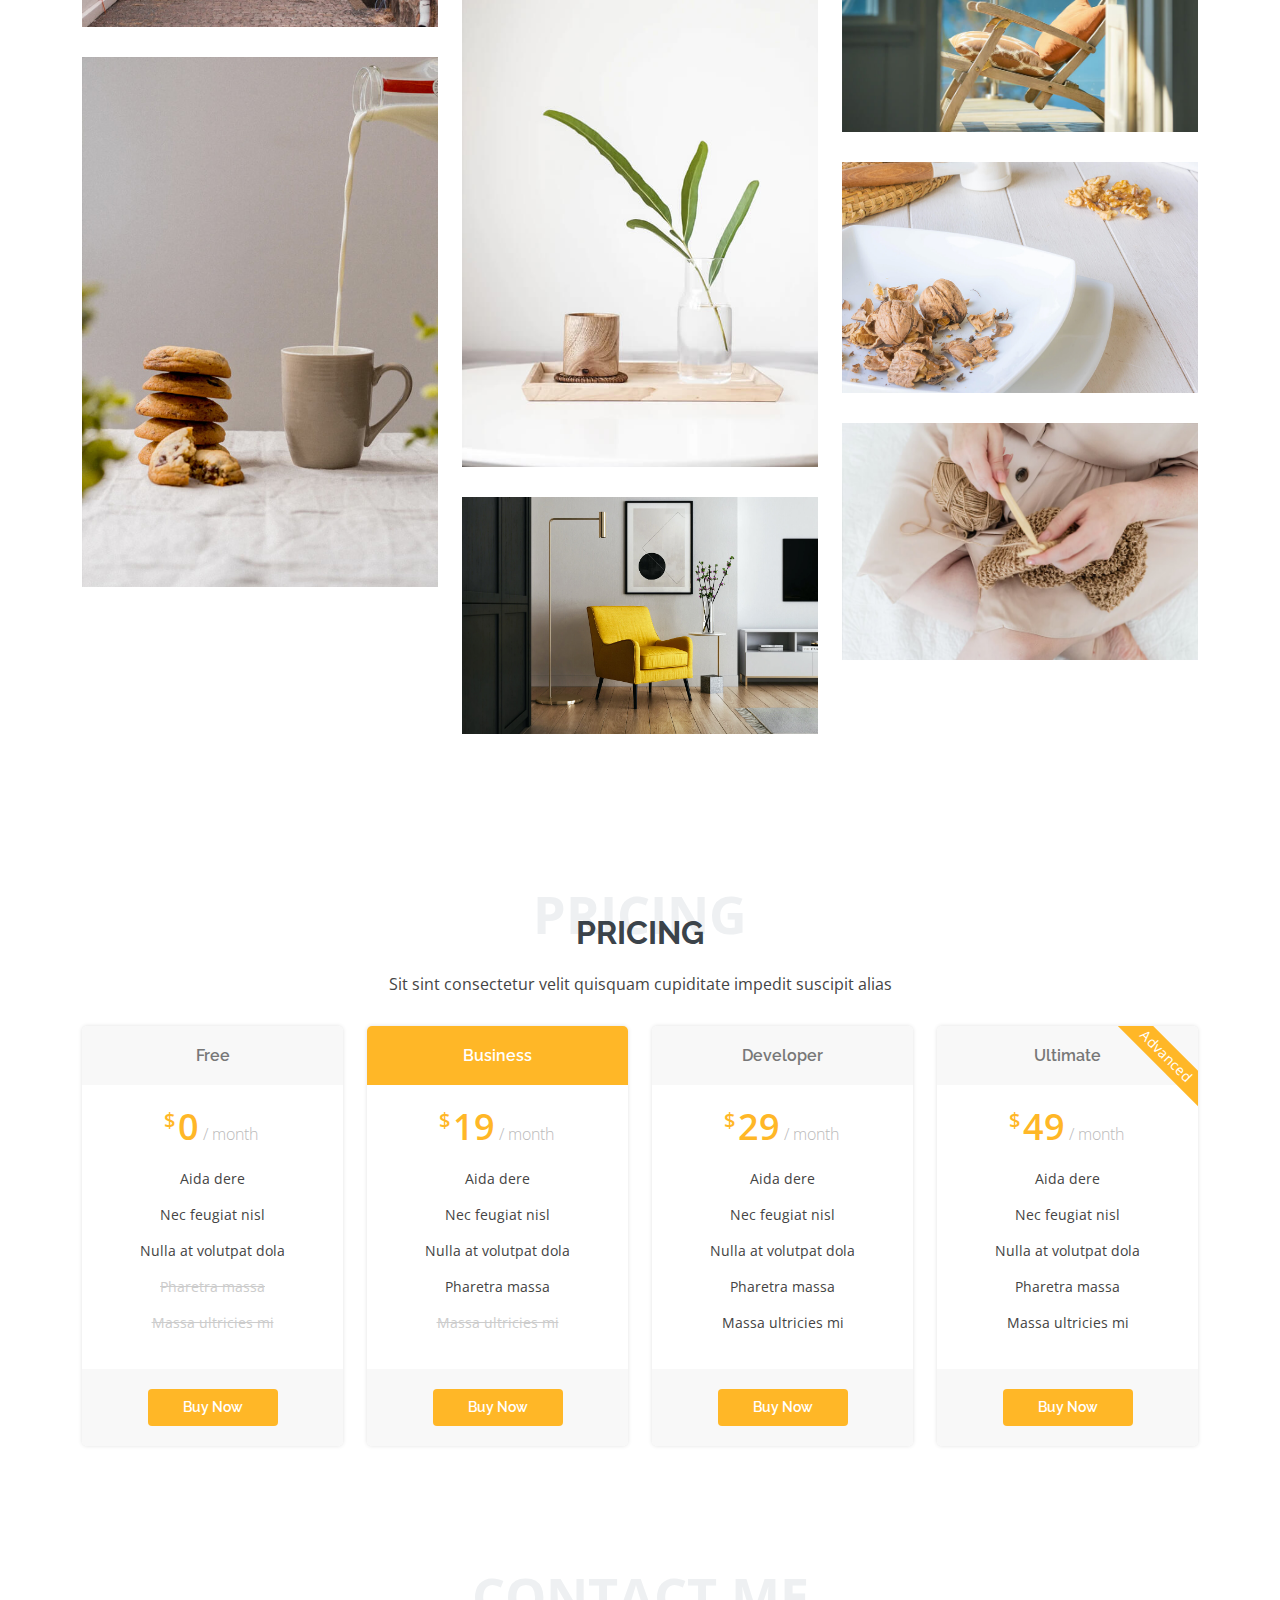
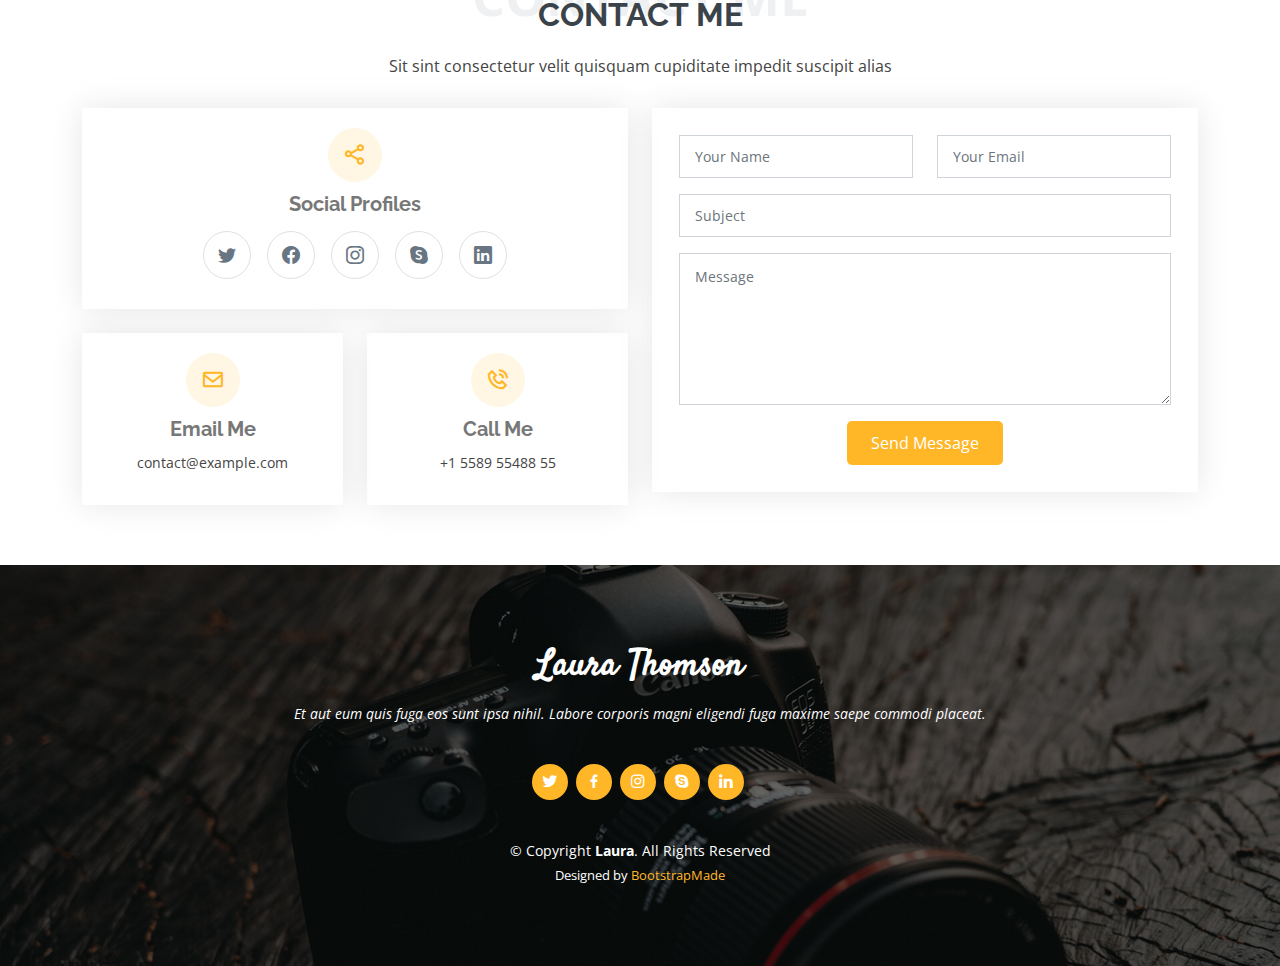
==== commit 02e240fd: "Testimonial" ====
--- a/index.html
+++ b/index.html
@@ -212,13 +212,13 @@
       </div>
     </section><!-- End About Me Section -->
 
-    <!-- ======= My Resume Section ======= -->
+    <!-- ======= Jovan Resume Section ======= -->
     <section id="resume" class="resume">
       <div class="container">
 
         <div class="section-title">
-          <span>My Resume</span>
-          <h2>My Resume</h2>
+          <span>Developer Resume</span>
+          <h2>Developer Resume</h2>
           <p>Sit sint consectetur velit quisquam cupiditate impedit suscipit alias</p>
         </div>
 
@@ -354,19 +354,7 @@
               </div>
             </div><!-- End testimonial item -->
 
-            <div class="swiper-slide">
-              <div class="testimonial-item">
-                <img src="assets/img/testimonials/testimonial-2.jpg" class="testimonial-img" alt="">
-                <h3>David H.</h3>
-                <h4>Operator</h4>
-                <p>
-                  <i class="bx bxs-quote-alt-left quote-icon-left"></i>
-                  Mr. Jovan is a consistent and compliant, multi-functional developer.
-                  Working with him, new updates come out one after another, which makes it impossible for me to rest. Highly recommend him.
-                  <i class="bx bxs-quote-alt-right quote-icon-right"></i>
-                </p>
-              </div>
-            </div><!-- End testimonial item -->
+            
 
             <div class="swiper-slide">
               <div class="testimonial-item">
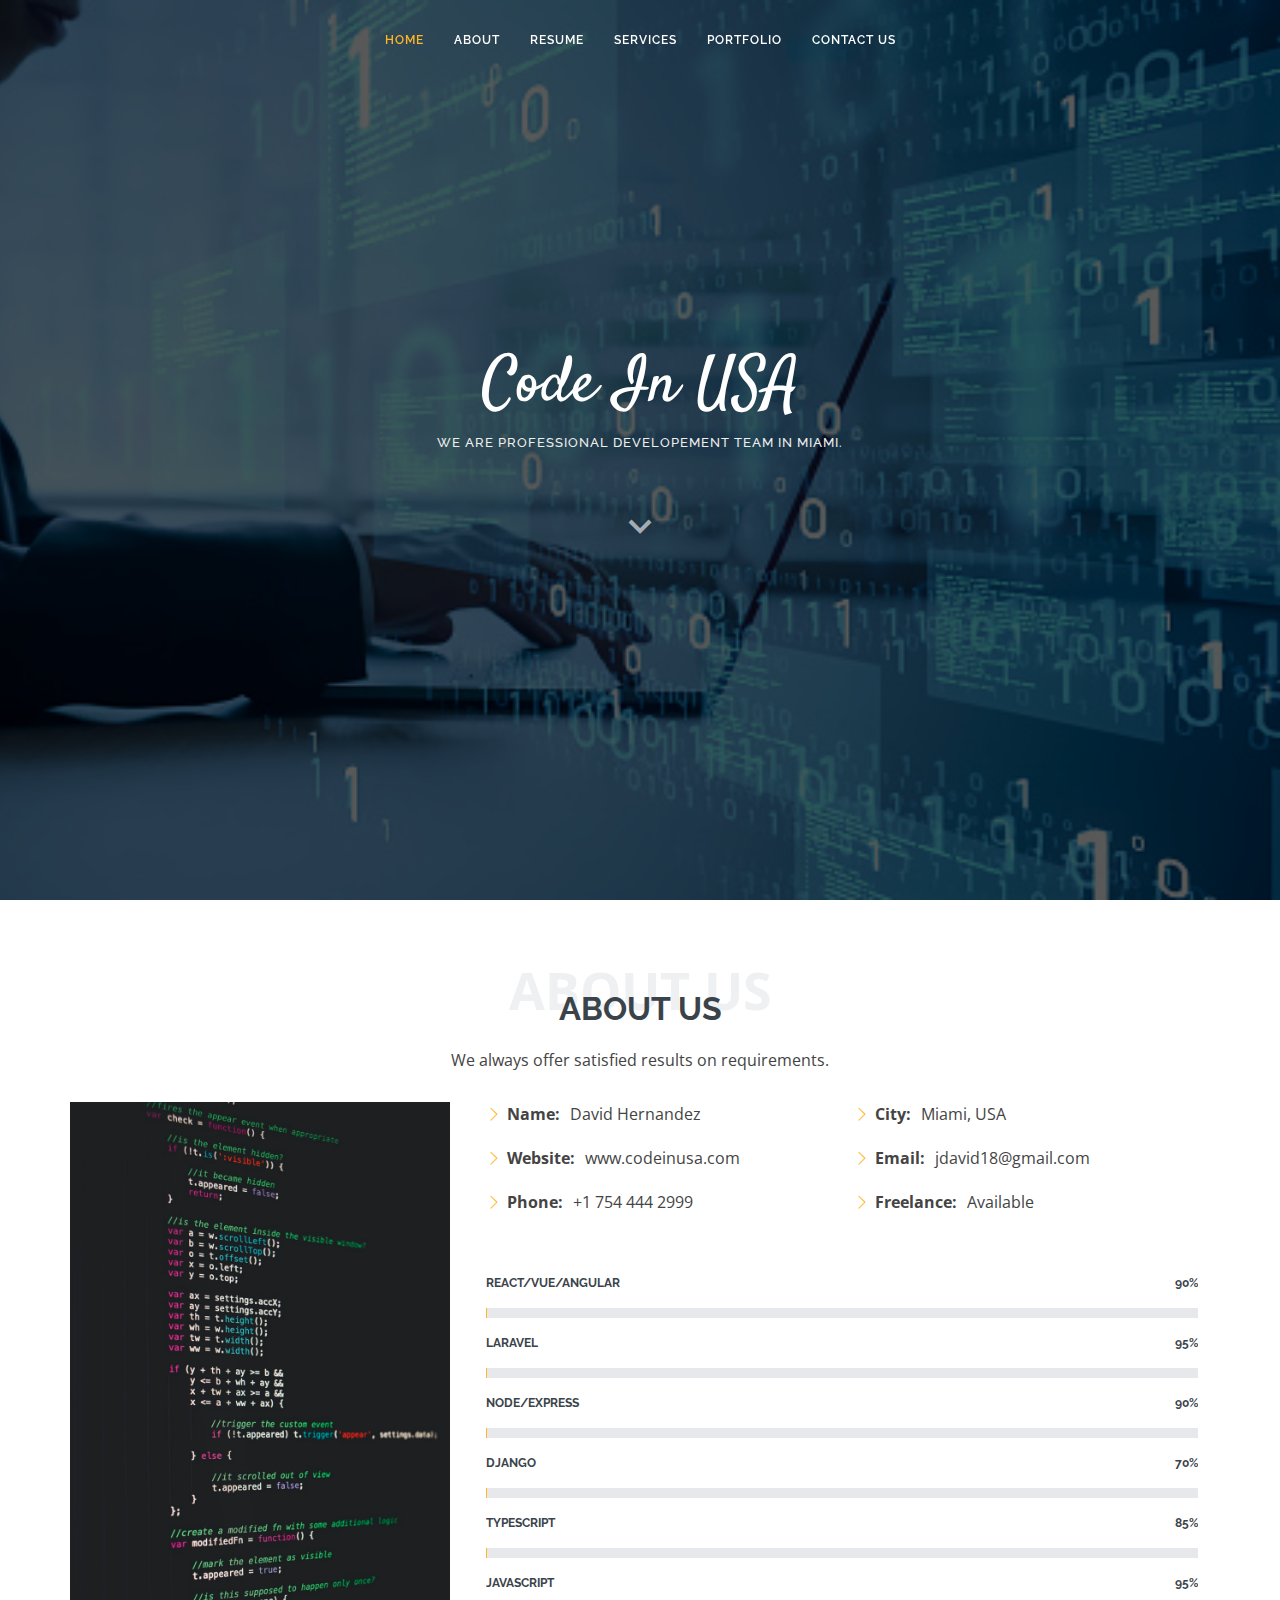
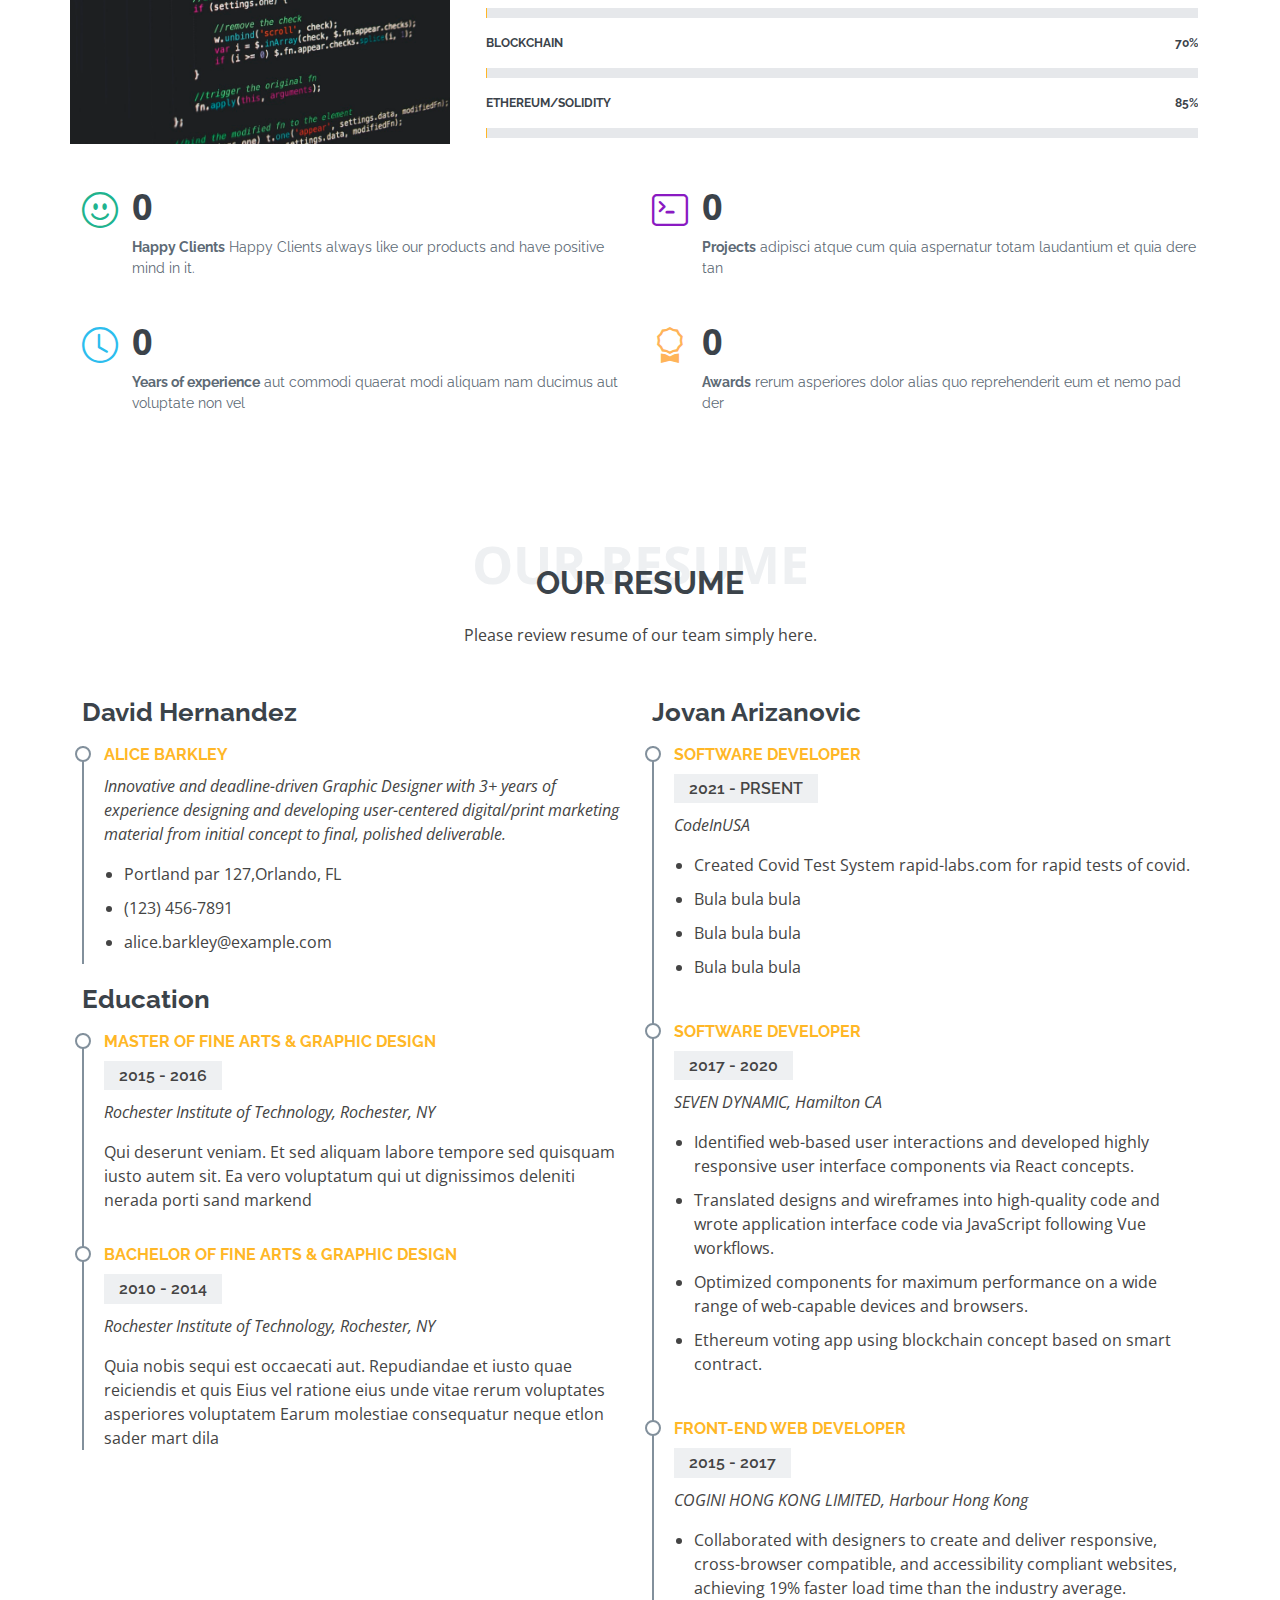
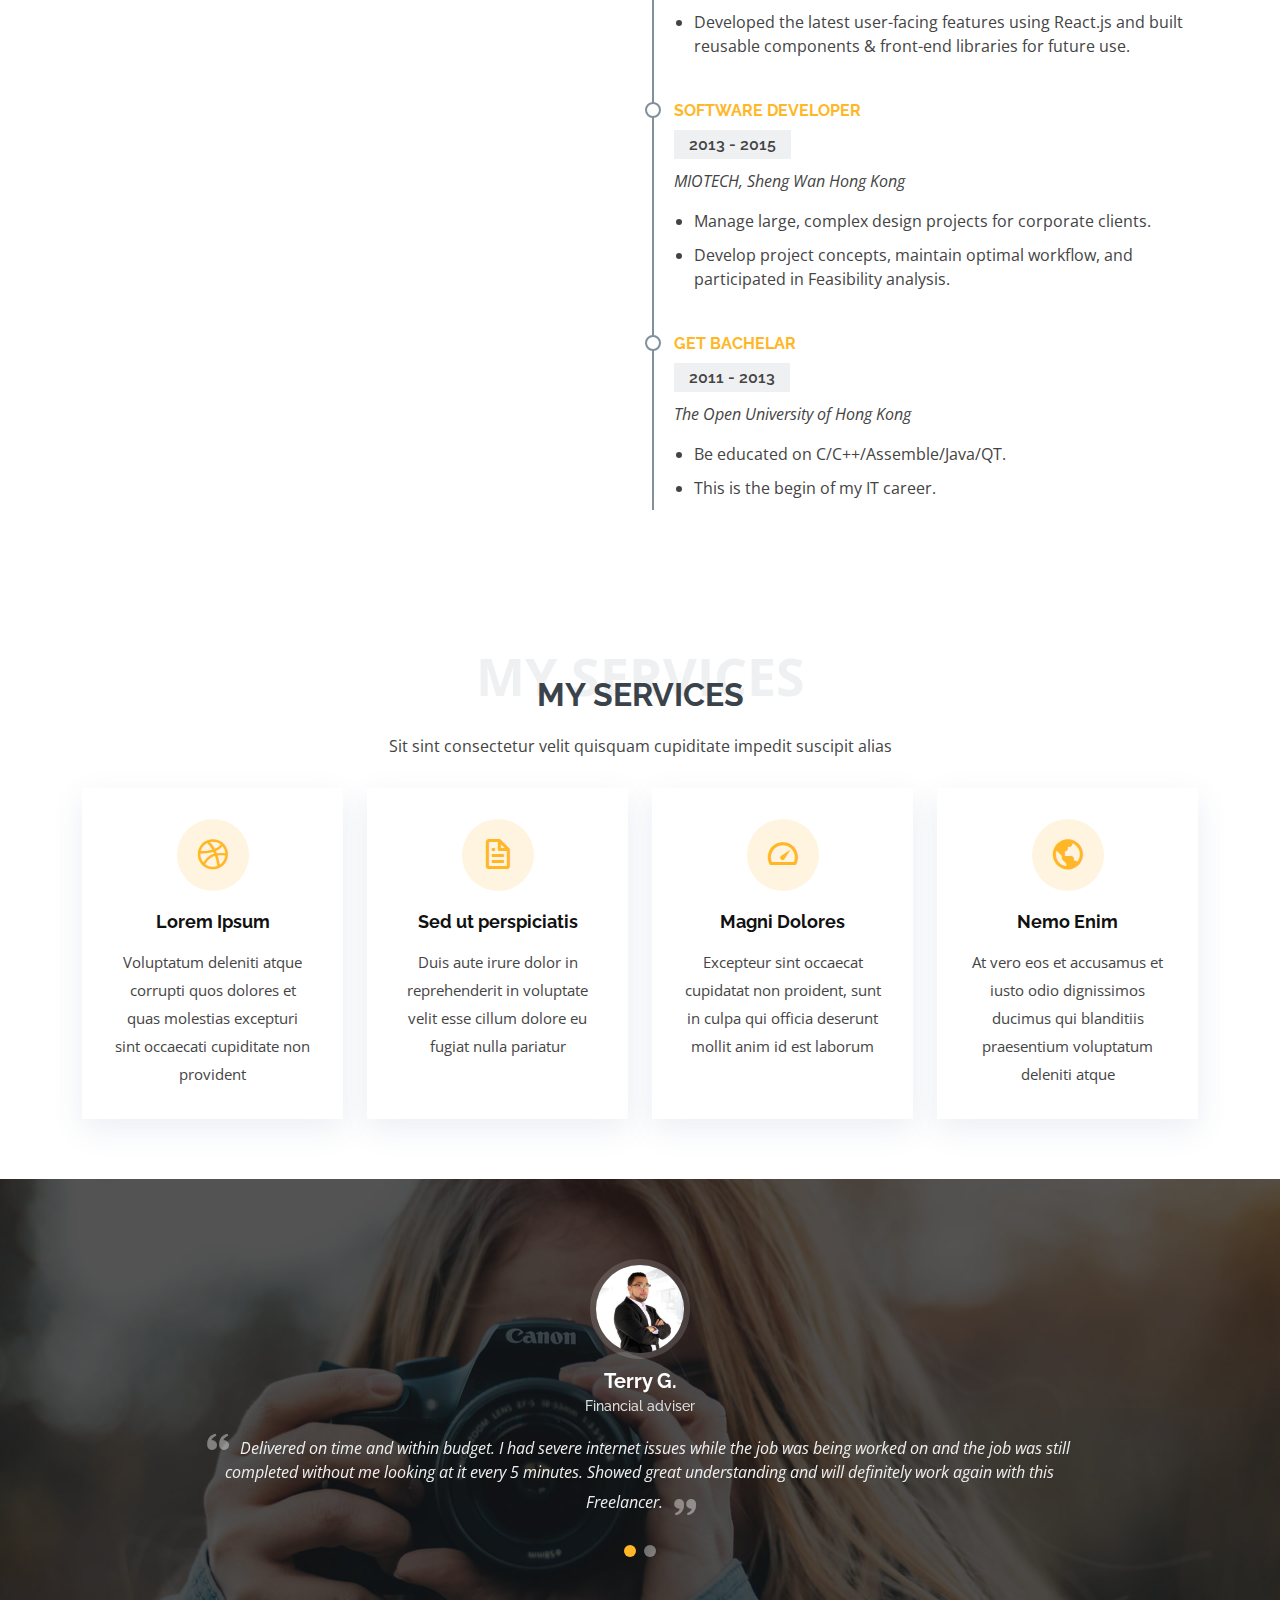
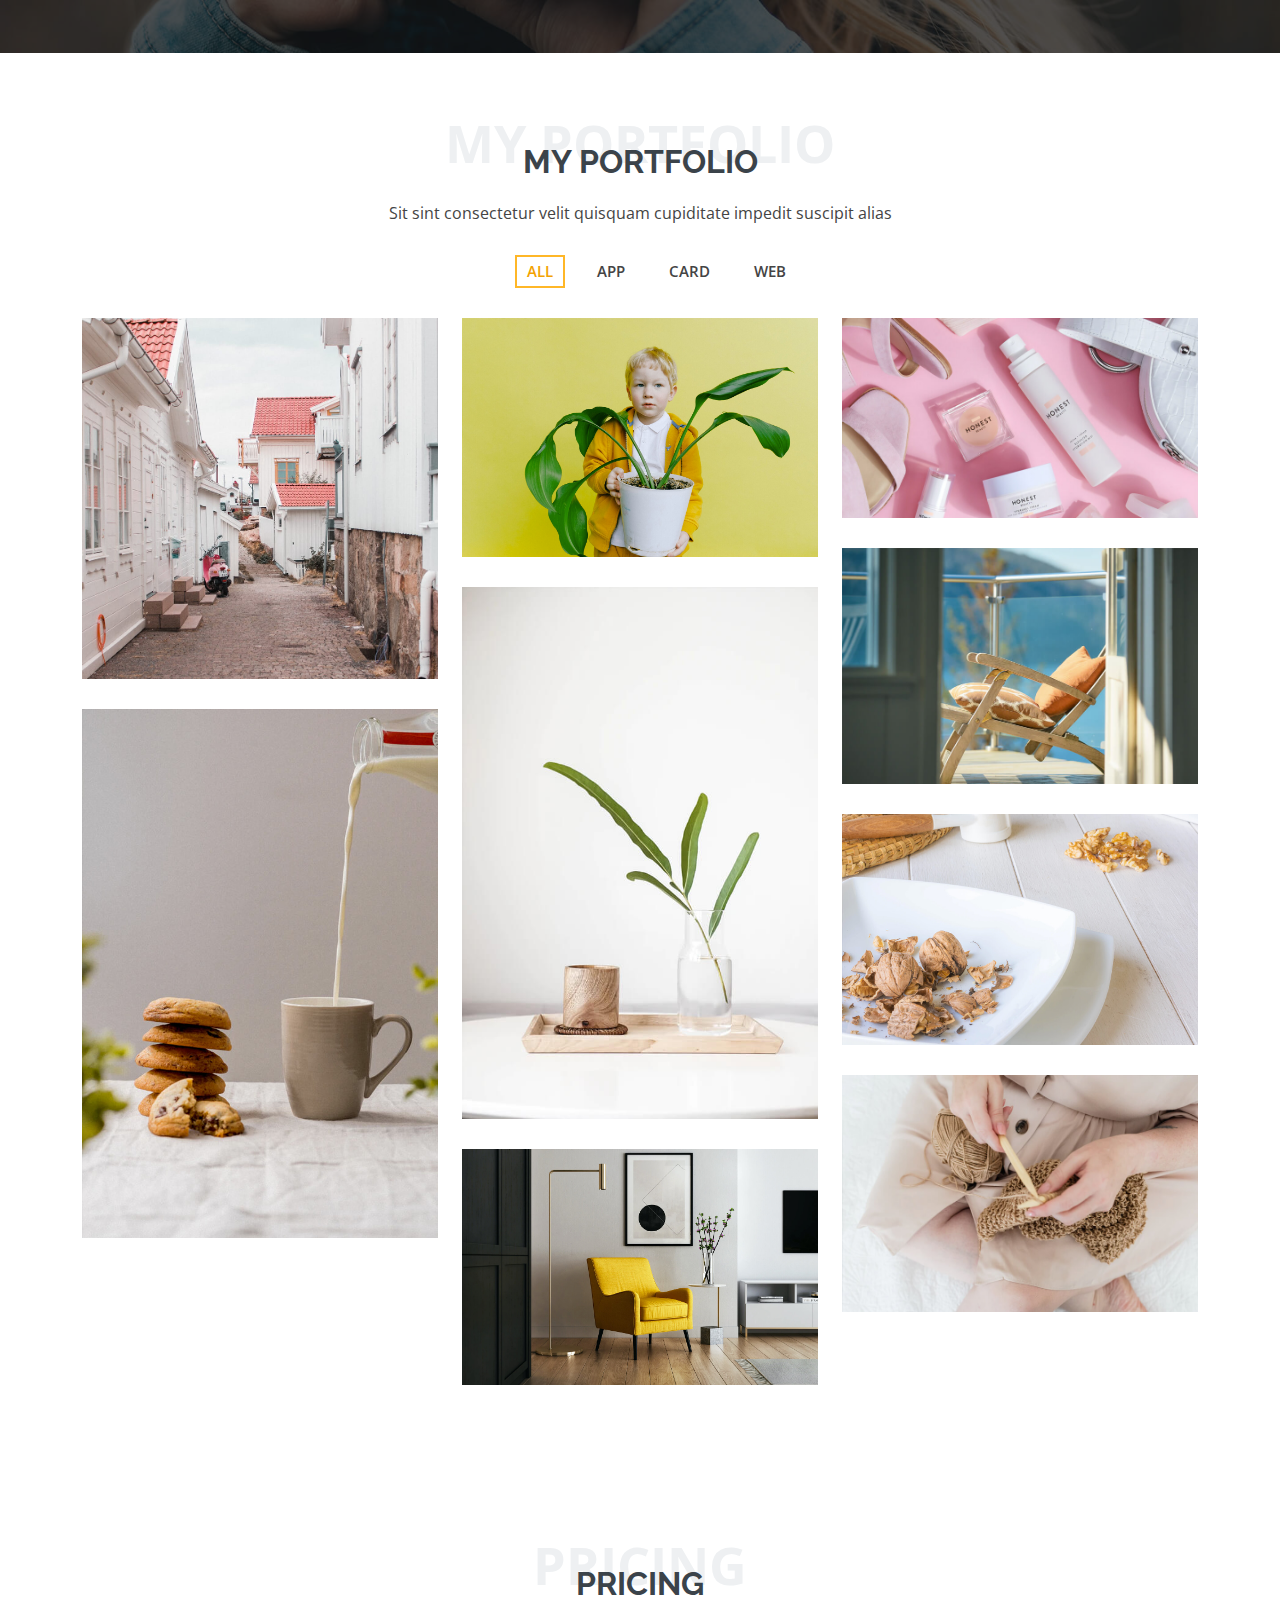
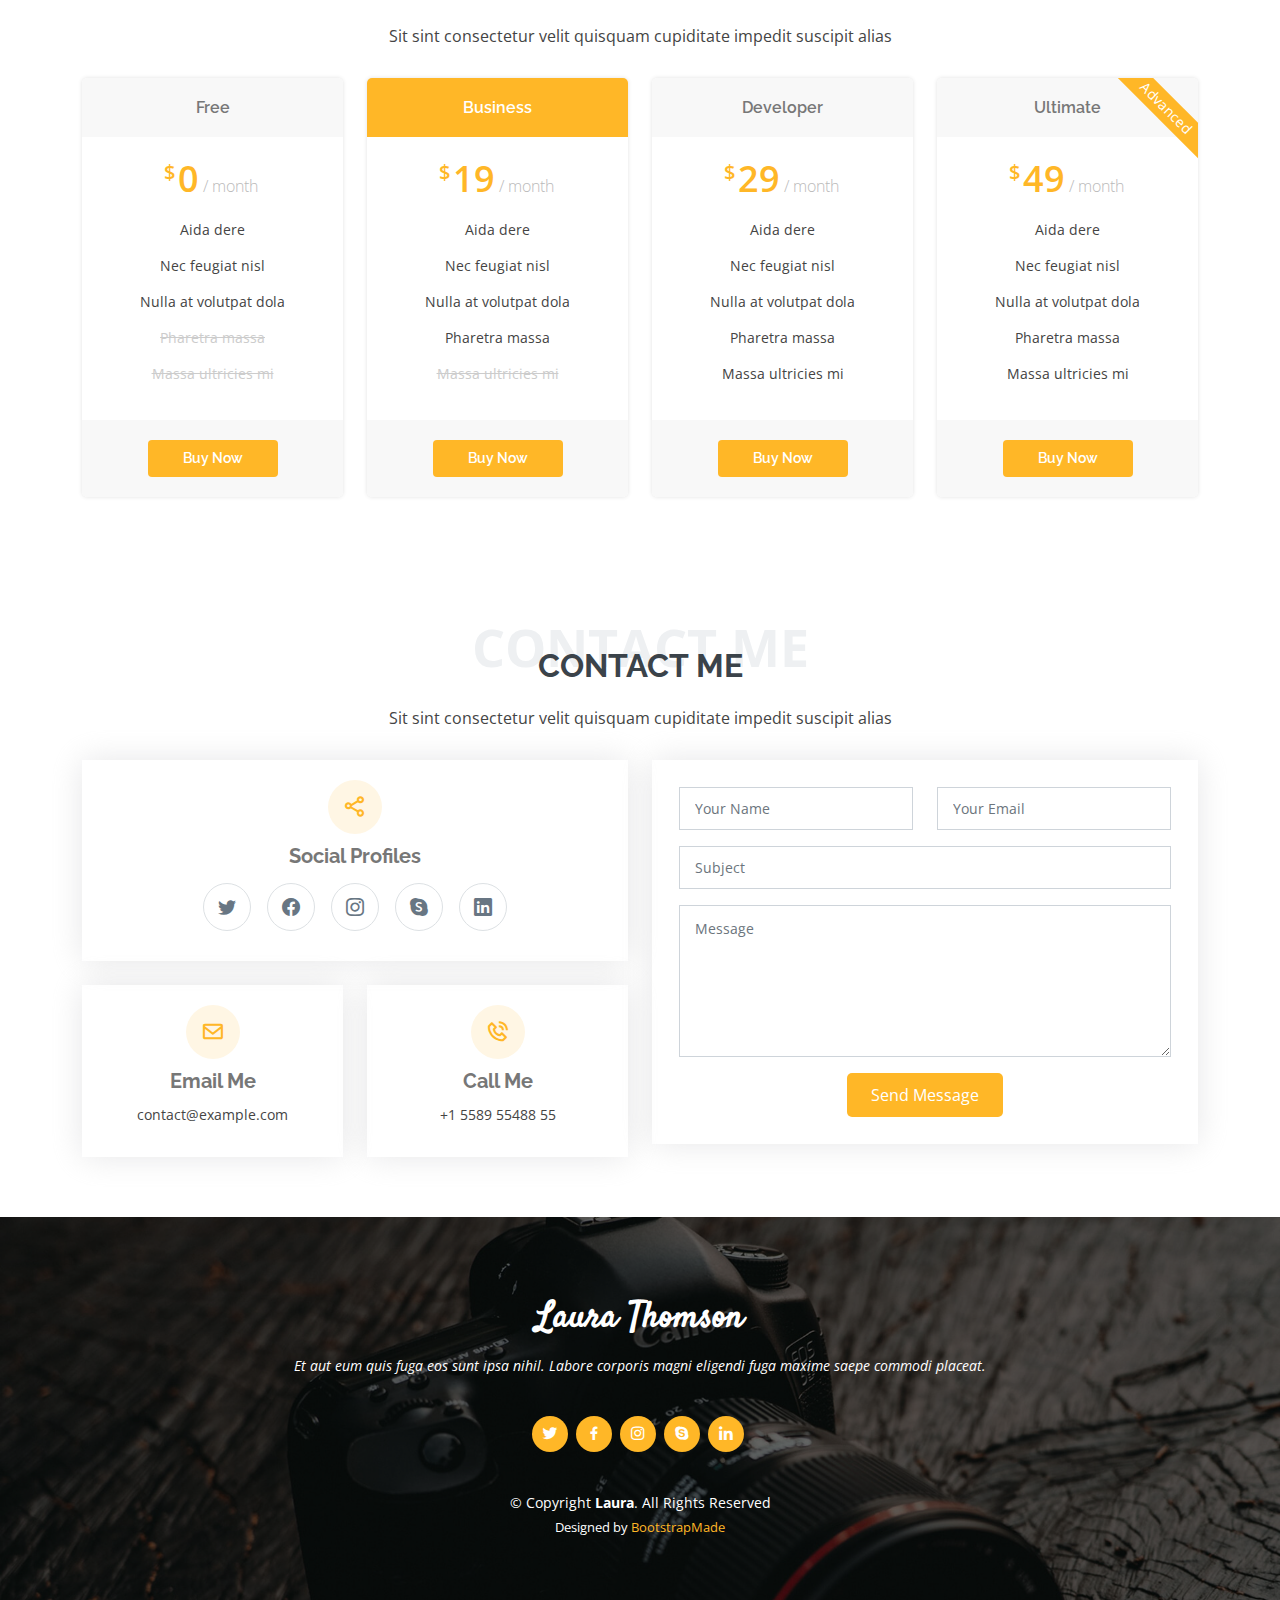
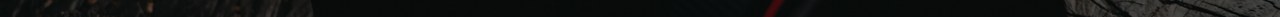
==== commit 3bb0dc01: "Resume add" ====
--- a/index.html
+++ b/index.html
@@ -217,14 +217,14 @@
       <div class="container">
 
         <div class="section-title">
-          <span>Developer Resume</span>
-          <h2>Developer Resume</h2>
-          <p>Sit sint consectetur velit quisquam cupiditate impedit suscipit alias</p>
+          <span>Our Resume</span>
+          <h2>Our Resume</h2>
+          <p>Please review resume of our team simply here.</p>
         </div>
 
         <div class="row">
           <div class="col-lg-6">
-            <h3 class="resume-title">Sumary</h3>
+            <h3 class="resume-title">David Hernandez</h3>
             <div class="resume-item pb-0">
               <h4>Alice Barkley</h4>
               <p><em>Innovative and deadline-driven Graphic Designer with 3+ years of experience designing and developing user-centered digital/print marketing material from initial concept to final, polished deliverable.</em></p>
@@ -252,30 +252,63 @@
             </div>
           </div>
           <div class="col-lg-6">
-            <h3 class="resume-title">Professional Experience</h3>
+            <h3 class="resume-title">Jovan Arizanovic</h3>
             <div class="resume-item">
-              <h4>Senior graphic design specialist</h4>
-              <h5>2019 - Present</h5>
-              <p><em>Experion, New York, NY </em></p>
+              <h4>Software Developer</h4>
+              <h5>2021 - PRSENT </h5>
+              <p><em>CodeInUSA</em></p>
               <p>
               <ul>
-                <li>Lead in the design, development, and implementation of the graphic, layout, and production communication materials</li>
-                <li>Delegate tasks to the 7 members of the design team and provide counsel on all aspects of the project. </li>
-                <li>Supervise the assessment of all graphic materials in order to ensure quality and accuracy of the design</li>
-                <li>Oversee the efficient use of production project budgets ranging from $2,000 - $25,000</li>
+                <li>Created Covid Test System rapid-labs.com for rapid tests of covid.</li>
+                <li>Bula bula bula</li>
+                <li>Bula bula bula</li>
+                <li>Bula bula bula</li>
               </ul>
               </p>
             </div>
             <div class="resume-item">
-              <h4>Graphic design specialist</h4>
-              <h5>2017 - 2018</h5>
-              <p><em>Stepping Stone Advertising, New York, NY</em></p>
+              <h4>Software Developer</h4>
+              <h5>2017 - 2020 </h5>
+              <p><em>SEVEN DYNAMIC, Hamilton CA</em></p>
               <p>
               <ul>
-                <li>Developed numerous marketing programs (logos, brochures,infographics, presentations, and advertisements).</li>
-                <li>Managed up to 5 projects or tasks at a given time while under pressure</li>
-                <li>Recommended and consulted with clients on the most appropriate graphic design</li>
-                <li>Created 4+ design presentations and proposals a month for clients and account managers</li>
+                <li>Identified web-based user interactions and developed highly responsive user interface components via React concepts.</li>
+                <li>Translated designs and wireframes into high-quality code and wrote application interface code via JavaScript following Vue workflows.</li>
+                <li>Optimized components for maximum performance on a wide range of web-capable devices and browsers.</li>
+                <li>Ethereum voting app using blockchain concept based on smart contract.</li>
+              </ul>
+              </p>
+            </div>
+            <div class="resume-item">
+              <h4>Front-End Web Developer</h4>
+              <h5>2015 - 2017 </h5>
+              <p><em>COGINI HONG KONG LIMITED, Harbour Hong Kong</em></p>
+              <p>
+              <ul>
+                <li>Collaborated with designers to create and deliver responsive, cross-browser compatible, and accessibility compliant websites, achieving 19% faster load time than the industry average.</li>
+                <li>Developed the latest user-facing features using React.js and built reusable components & front-end libraries for future use.</li>
+              </ul>
+              </p>
+            </div>
+            <div class="resume-item">
+              <h4>Software Developer</h4>
+              <h5>2013 - 2015 </h5>
+              <p><em>MIOTECH, Sheng Wan Hong Kong </em></p>
+              <p>
+              <ul>
+                <li>Manage large, complex design projects for corporate clients.</li>
+                <li>Develop project concepts, maintain optimal workflow, and participated in Feasibility analysis.</li>
+              </ul>
+              </p>
+            </div>
+            <div class="resume-item">
+              <h4>Get Bachelar</h4>
+              <h5>2011 - 2013</h5>
+              <p><em>The Open University of Hong Kong</em></p>
+              <p>
+              <ul>
+                <li>Be educated on C/C++/Assemble/Java/QT.</li>
+                <li>This is the begin of my IT career.</li>
               </ul>
               </p>
             </div>
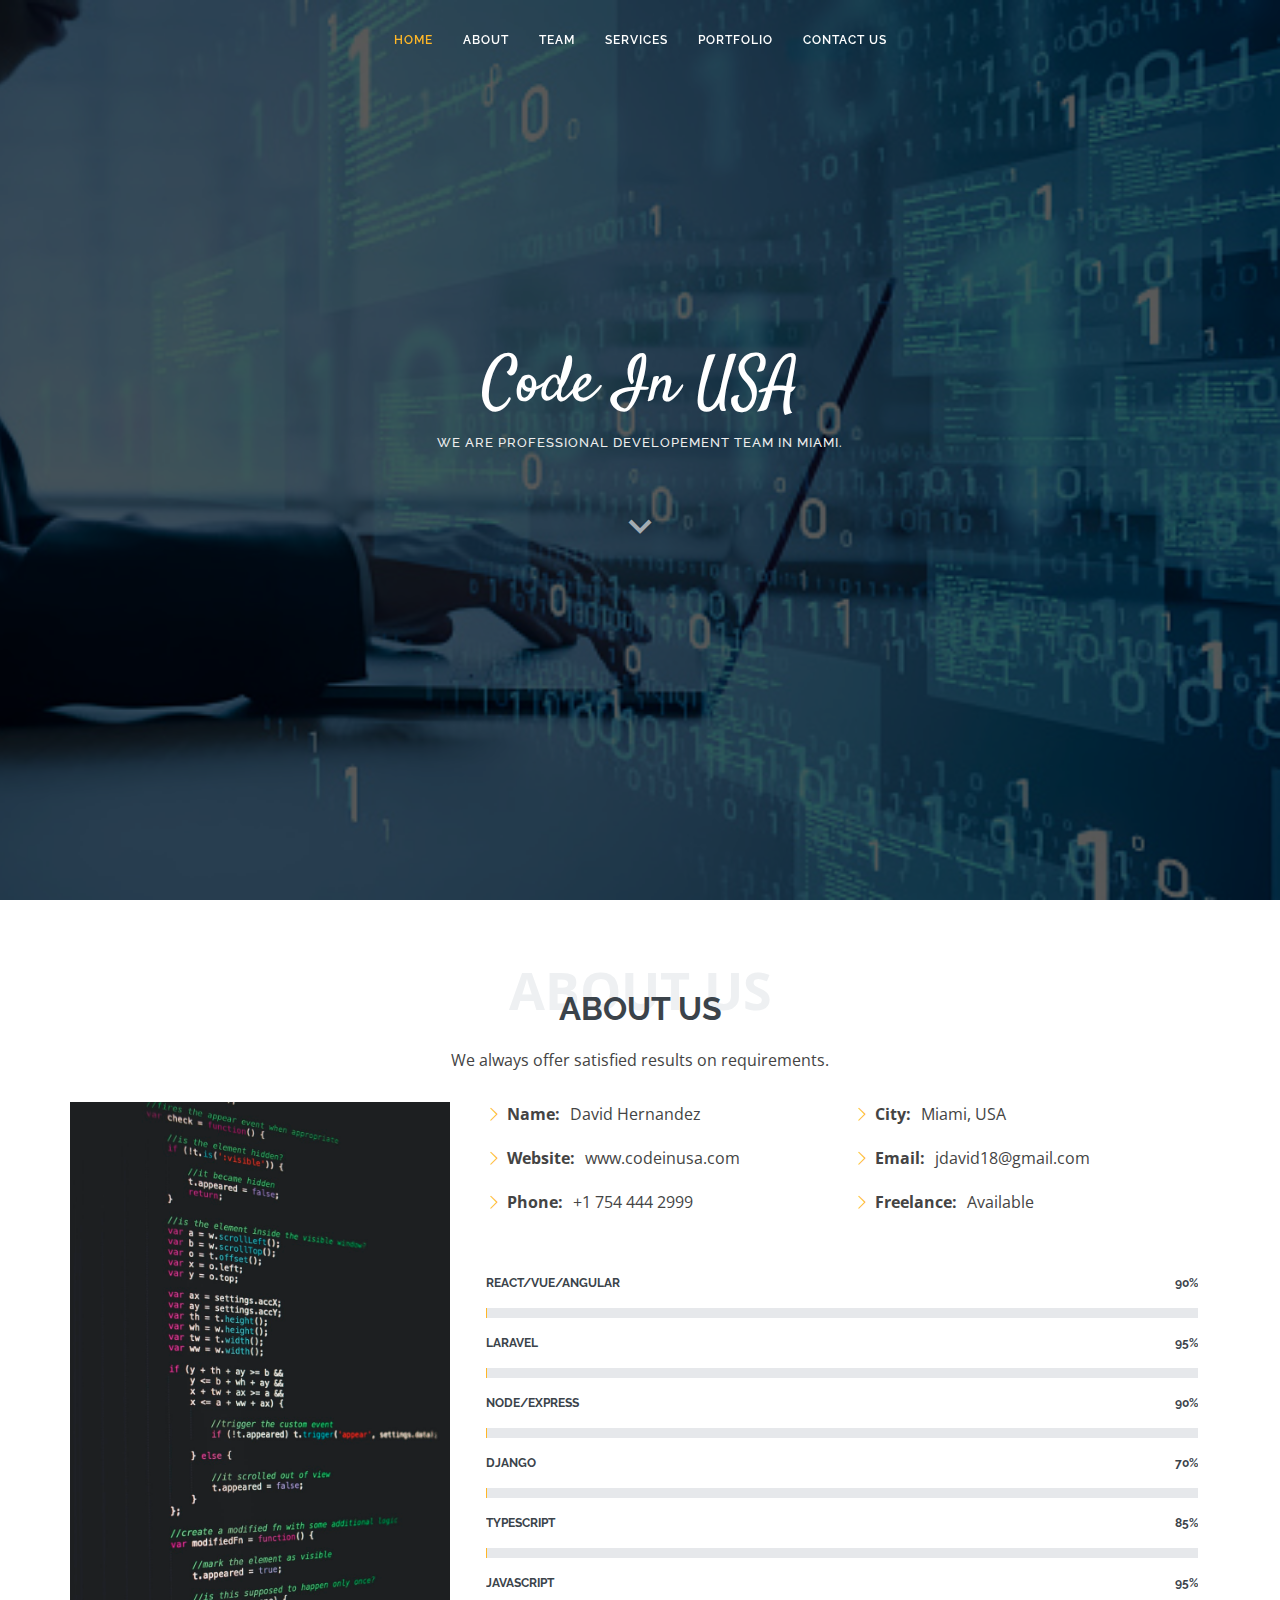
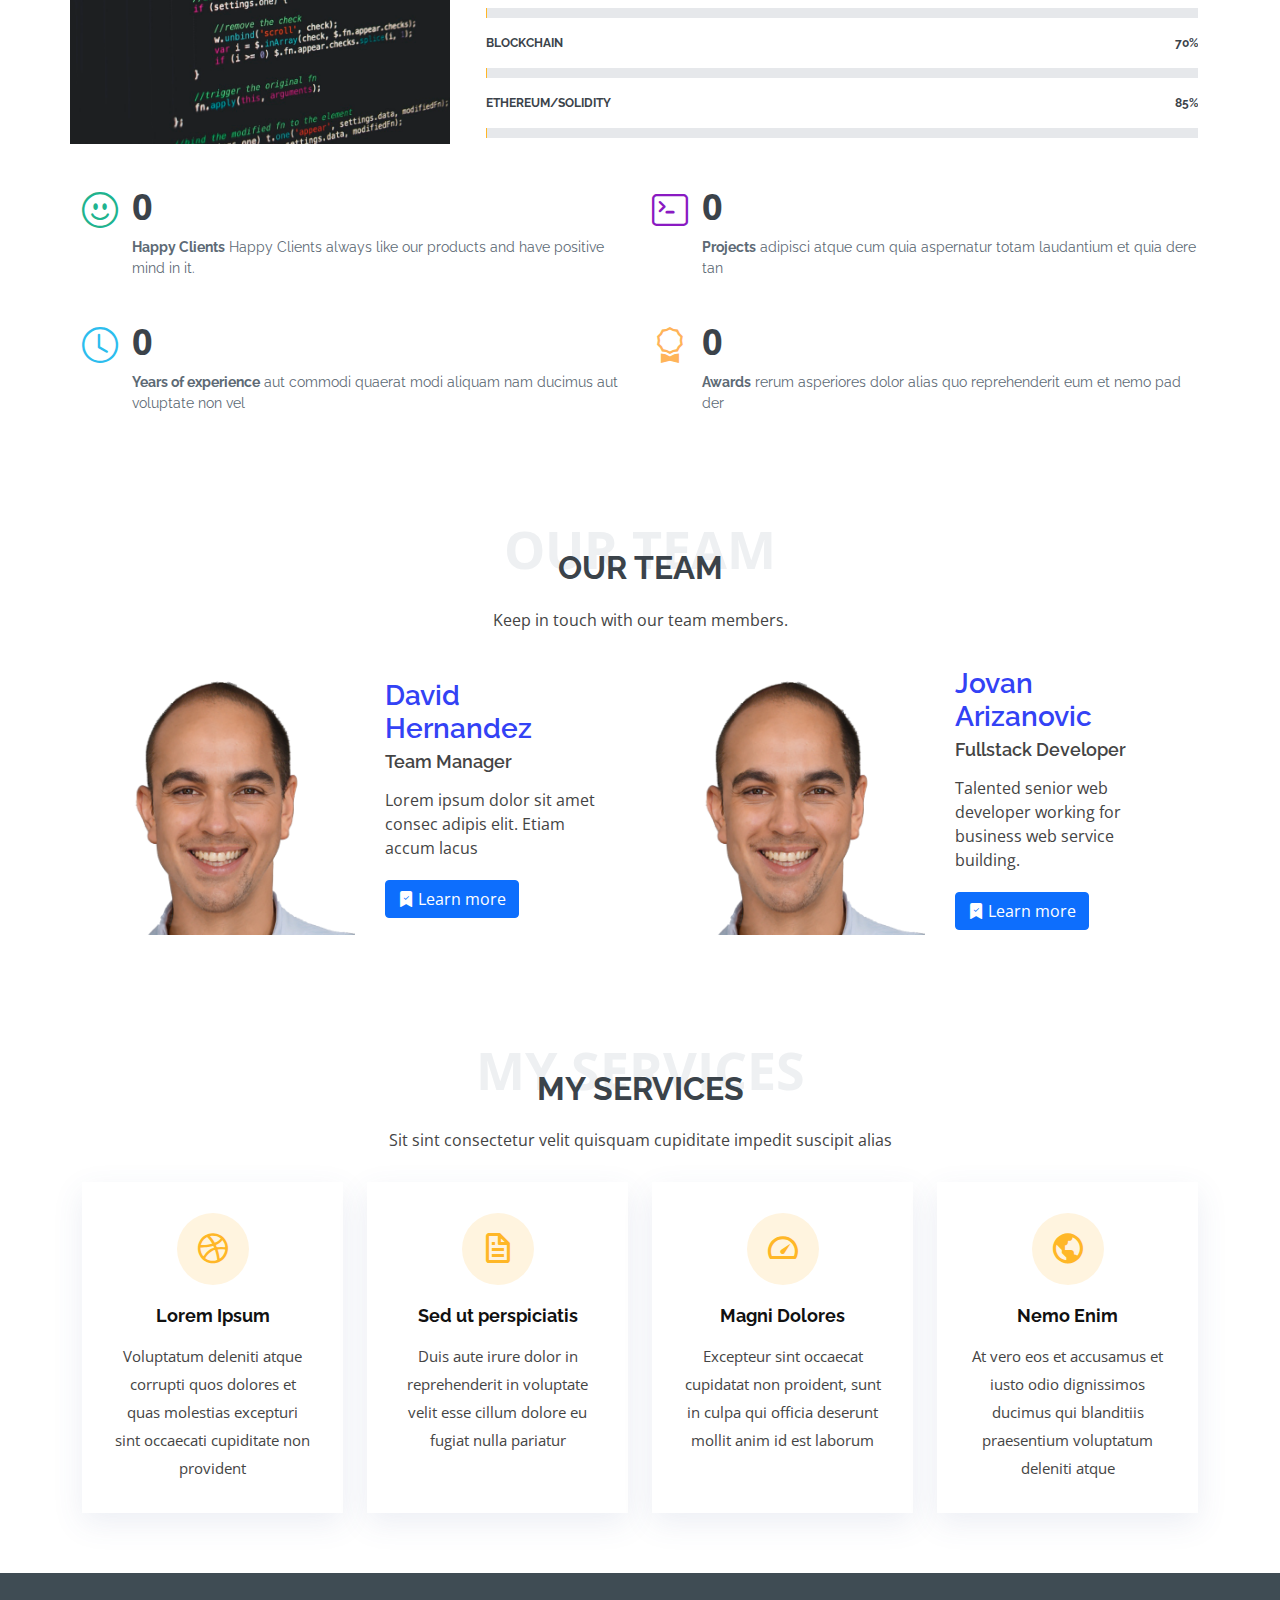
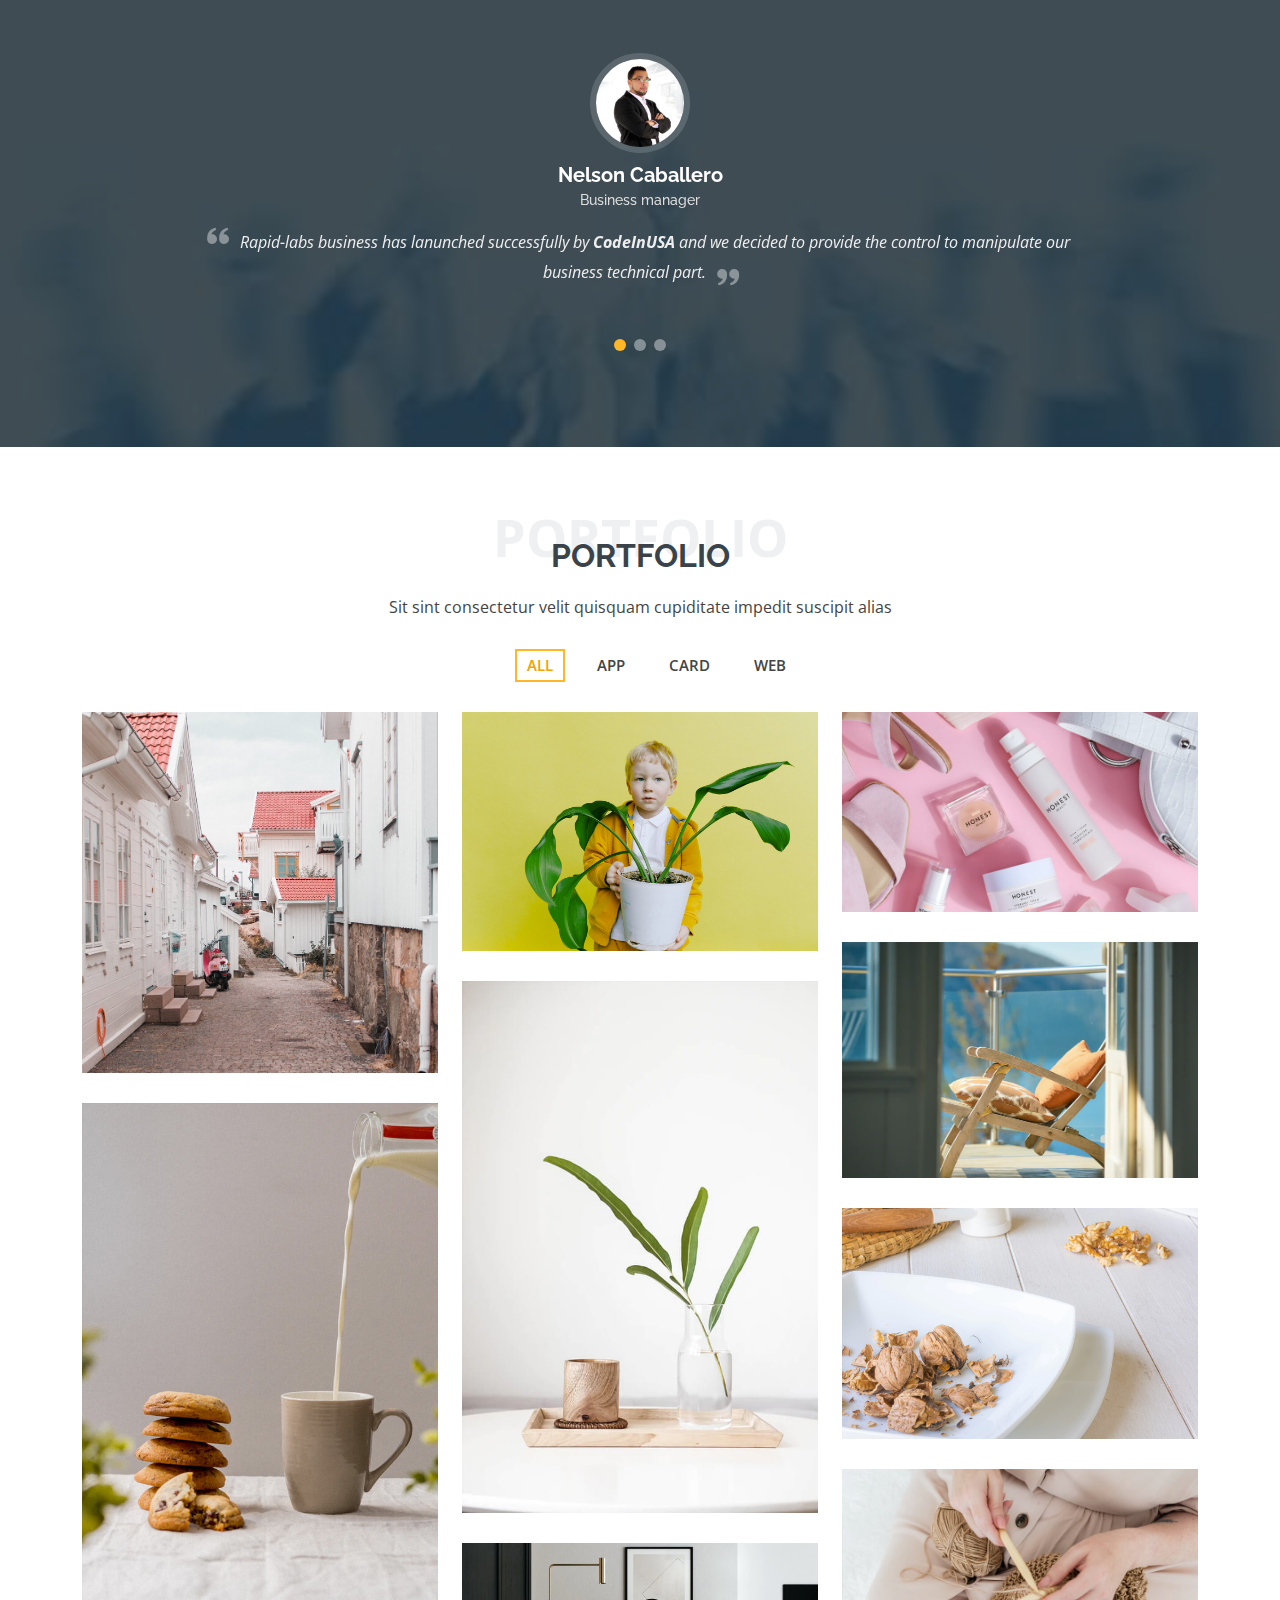
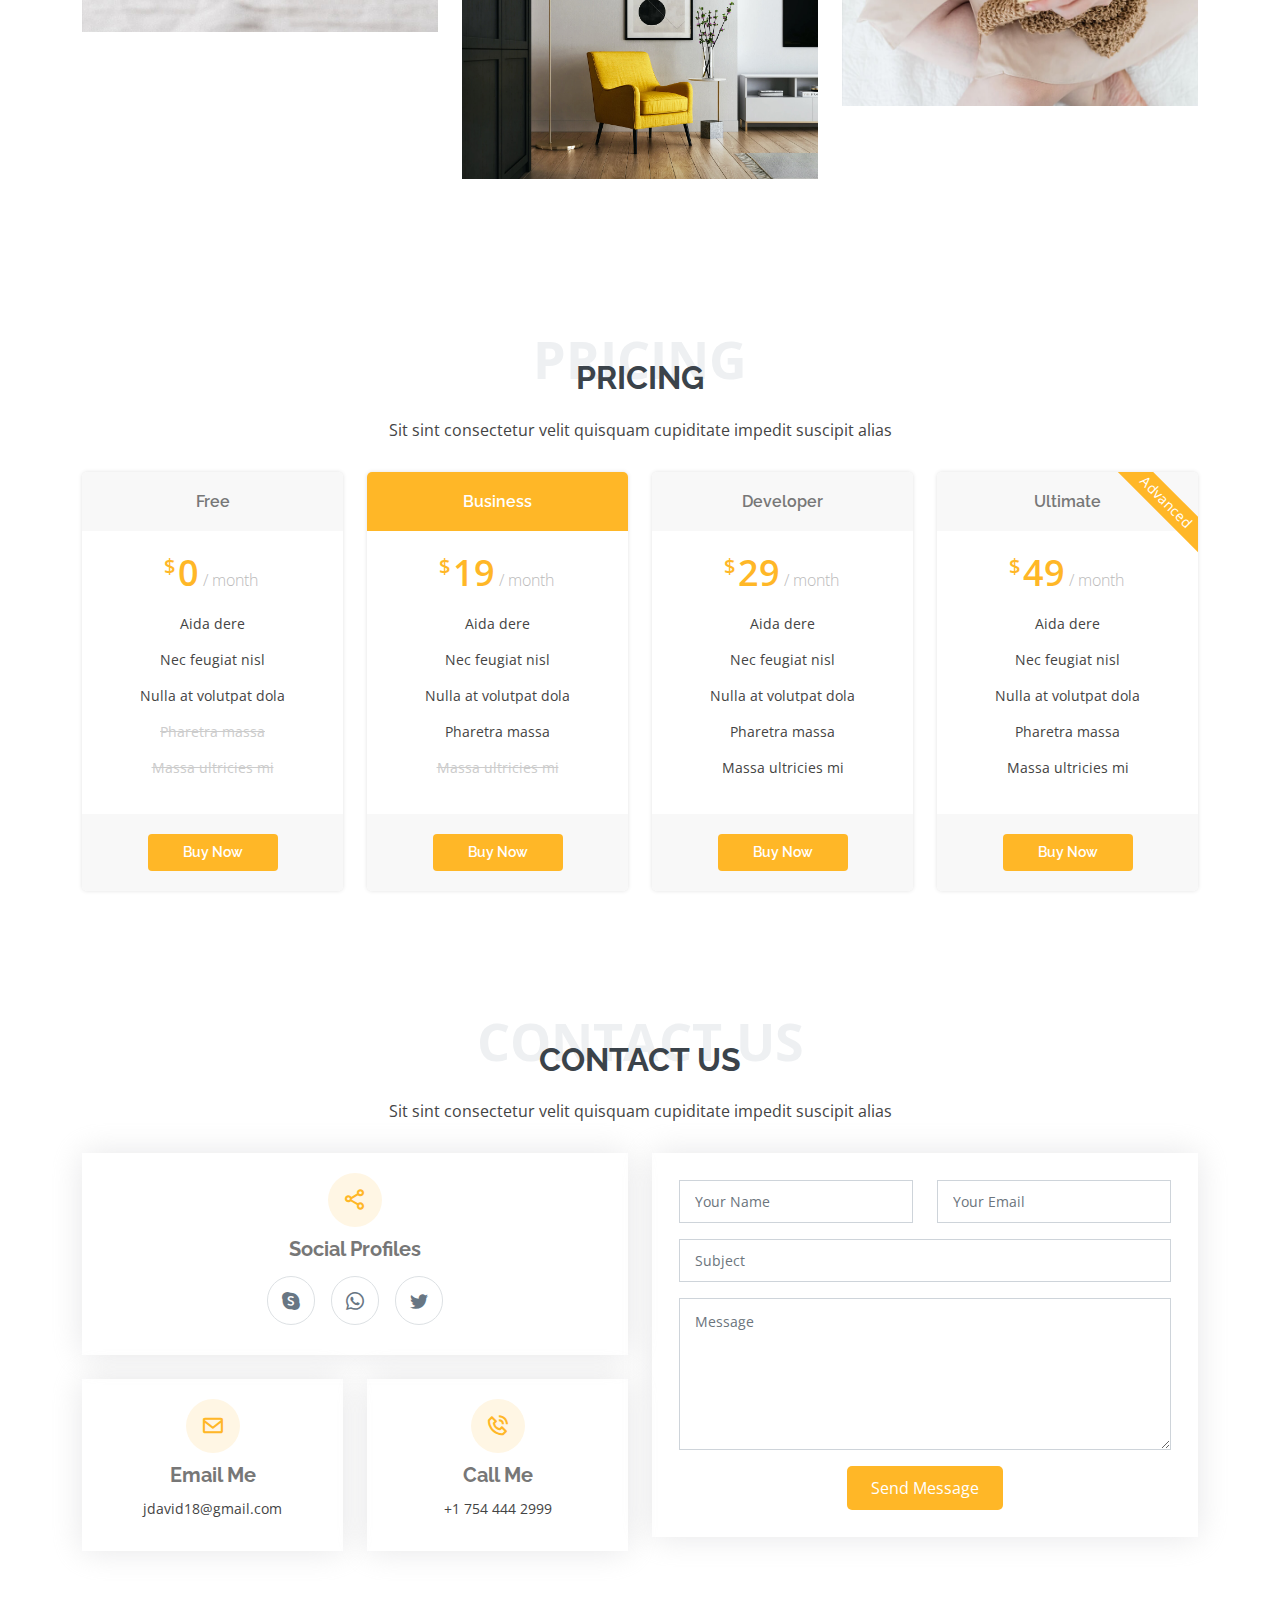
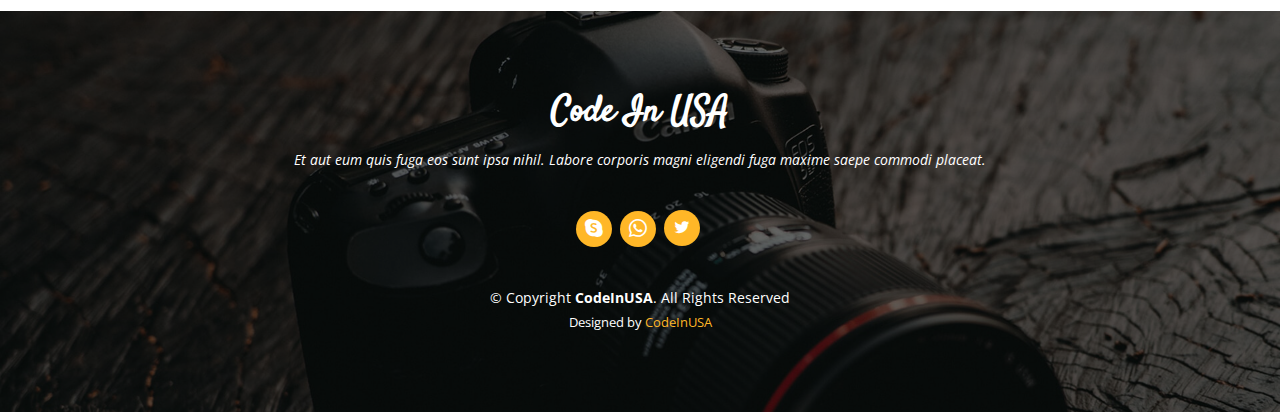
==== commit 010a438f: "Style page1" ====
--- a/index.html
+++ b/index.html
@@ -41,29 +41,12 @@
 
     <nav id="navbar" class="navbar">
       <ul>
-        <li><a class="nav-link scrollto active" href="#hero">Home</a></li>
-        <li><a class="nav-link scrollto" href="#about">About</a></li>
-        <li><a class="nav-link scrollto" href="#resume">Resume</a></li>
-        <li><a class="nav-link scrollto" href="#services">Services</a></li>
-        <li><a class="nav-link scrollto " href="#portfolio">Portfolio</a></li>
-        <!-- <li class="dropdown"><a href="#"><span>Drop Down</span> <i class="bi bi-chevron-down"></i></a>
-          <ul>
-            <li><a href="#">Drop Down 1</a></li>
-            <li class="dropdown"><a href="#"><span>Deep Drop Down</span> <i class="bi bi-chevron-right"></i></a>
-              <ul>
-                <li><a href="#">Deep Drop Down 1</a></li>
-                <li><a href="#">Deep Drop Down 2</a></li>
-                <li><a href="#">Deep Drop Down 3</a></li>
-                <li><a href="#">Deep Drop Down 4</a></li>
-                <li><a href="#">Deep Drop Down 5</a></li>
-              </ul>
-            </li>
-            <li><a href="#">Drop Down 2</a></li>
-            <li><a href="#">Drop Down 3</a></li>
-            <li><a href="#">Drop Down 4</a></li>
-          </ul>
-        </li> -->
-        <li><a class="nav-link scrollto" href="#contact">Contact US</a></li>
+        <li><a class="nav-link scrollto active" href="./index.html#hero">Home</a></li>
+        <li><a class="nav-link scrollto" href="./index.html#about">About</a></li>
+        <li><a class="nav-link scrollto" href="./index.html#team">Team</a></li>
+        <li><a class="nav-link scrollto" href="./index.html#services">Services</a></li>
+        <li><a class="nav-link scrollto " href="./index.html#portfolio">Portfolio</a></li>
+        <li><a class="nav-link scrollto" href="./index.html#contact">Contact US</a></li>
       </ul>
       <i class="bi bi-list mobile-nav-toggle"></i>
     </nav><!-- .navbar -->
@@ -213,7 +196,7 @@
     </section><!-- End About Me Section -->
 
     <!-- ======= Jovan Resume Section ======= -->
-    <section id="resume" class="resume">
+    <!-- <section id="resume" class="resume">
       <div class="container">
 
         <div class="section-title">
@@ -316,7 +299,52 @@
         </div>
 
       </div>
-    </section><!-- End My Resume Section -->
+    </section> -->
+    <!-- End My Resume Section -->
+
+    <section id="team" class="team">
+      <div class="container">
+
+        <div class="section-title">
+          <span>Our Team</span>
+          <h2>Our Team</h2>
+          <p>Keep in touch with our team members.</p>
+        </div>
+
+        <div class="row">
+          <div class="col-lg-6 wow fadeInUp" data-wow-delay="0.0s">
+              <div class="team-item">
+                  <div class="team-img">
+                      <img src="./assets/img/team-1.png" alt="Image">
+                  </div>
+                  <div class="team-text">
+                      <h2>David Hernandez</h2>
+                      <h4>Team Manager</h4>
+                      <p>
+                          Lorem ipsum dolor sit amet consec adipis elit. Etiam accum lacus
+                      </p>
+                      <a href="./resume_jovan.html" class="btn-primary btn"><i class="bi bi-bookmark-check-fill"></i> Learn more</a>
+                  </div>
+              </div>
+          </div>
+          <div class="col-lg-6 wow fadeInUp" data-wow-delay="0.2s">
+              <div class="team-item">
+                  <div class="team-img">
+                      <img src="./assets/img/team-2.png" alt="Image">
+                  </div>
+                  <div class="team-text">
+                      <h2>Jovan Arizanovic</h2>
+                      <h4>Fullstack Developer</h4>
+                      <p>
+                        Talented senior web developer working for business web service building.
+                      </p>
+                      <a href="./resume_jovan.html" class="btn-primary btn"><i class="bi bi-bookmark-check-fill"></i> Learn more</a>
+                  </div>
+              </div>
+          </div>
+        </div>
+      </div>
+    </section>
 
     <!-- ======= My Services Section ======= -->
     <section id="services" class="services">
@@ -372,6 +400,18 @@
 
         <div class="testimonials-slider swiper" data-aos="fade-up" data-aos-delay="100">
           <div class="swiper-wrapper">
+            <div class="swiper-slide">
+              <div class="testimonial-item">
+                <img src="assets/img/testimonials/testimonial-1.jpg" class="testimonial-img" alt="">
+                <h3>Nelson Caballero</h3>
+                <h4>Business manager</h4>
+                <p>
+                  <i class="bx bxs-quote-alt-left quote-icon-left"></i>
+                  Rapid-labs business has lanunched successfully by <span style="font-weight: bold">CodeInUSA</span> and we decided to provide the control to manipulate our business technical part.
+                  <i class="bx bxs-quote-alt-right quote-icon-right"></i>
+                </p>
+              </div>
+            </div><!-- End testimonial item -->
 
             <div class="swiper-slide">
               <div class="testimonial-item">
@@ -381,13 +421,11 @@
                 <p>
                   <i class="bx bxs-quote-alt-left quote-icon-left"></i>
                   Delivered on time and within budget. I had severe internet issues while the job was being worked on and the job was still completed without me looking at it every 5 minutes.
-                  Showed great understanding and will definitely work again with this Freelancer.
+                  Showed great understanding and will definitely work again with this developer <span style="font-weight: bold;">Jovan</span>.
                   <i class="bx bxs-quote-alt-right quote-icon-right"></i>
                 </p>
               </div>
             </div><!-- End testimonial item -->
-
-            
 
             <div class="swiper-slide">
               <div class="testimonial-item">
@@ -396,8 +434,8 @@
                 <h4>CEO</h4>
                 <p>
                   <i class="bx bxs-quote-alt-left quote-icon-left"></i>
-                  As I am the  real estate company manager, I started new business plan with Jovan.
-                  I have successed and it is growing and booming now. I recommended him as the technical officer of our company.
+                  As I am the  real estate company manager, I started new business plan for course website with <span style="font-weight: bold;">CodeInUSA</span>.
+                  I have successed and it is growing and booming now. I recommended this team as the technical manager of our company.
                   <i class="bx bxs-quote-alt-right quote-icon-right"></i>
                 </p>
               </div>
@@ -415,8 +453,8 @@
       <div class="container">
 
         <div class="section-title">
-          <span>My Portfolio</span>
-          <h2>My Portfolio</h2>
+          <span>Portfolio</span>
+          <h2>Portfolio</h2>
           <p>Sit sint consectetur velit quisquam cupiditate impedit suscipit alias</p>
         </div>
 
@@ -615,8 +653,8 @@
       <div class="container">
 
         <div class="section-title">
-          <span>Contact Me</span>
-          <h2>Contact Me</h2>
+          <span>Contact Us</span>
+          <h2>Contact Us</h2>
           <p>Sit sint consectetur velit quisquam cupiditate impedit suscipit alias</p>
         </div>
 
@@ -630,11 +668,9 @@
                   <i class="bx bx-share-alt"></i>
                   <h3>Social Profiles</h3>
                   <div class="social-links">
+                    <a href="skype:live:jdavid18_1?chat" class="google-plus"><i class="bi bi-skype"></i></a>
+                    <a href="https://wa.me/17544442999" class="whatsapp" target="_blank"><i class="bi bi-whatsapp"></i></a>
                     <a href="#" class="twitter"><i class="bi bi-twitter"></i></a>
-                    <a href="#" class="facebook"><i class="bi bi-facebook"></i></a>
-                    <a href="#" class="instagram"><i class="bi bi-instagram"></i></a>
-                    <a href="#" class="google-plus"><i class="bi bi-skype"></i></a>
-                    <a href="#" class="linkedin"><i class="bi bi-linkedin"></i></a>
                   </div>
                 </div>
               </div>
@@ -642,14 +678,14 @@
                 <div class="info-box mt-4">
                   <i class="bx bx-envelope"></i>
                   <h3>Email Me</h3>
-                  <p>contact@example.com</p>
+                  <p>jdavid18@gmail.com</p>
                 </div>
               </div>
               <div class="col-md-6">
                 <div class="info-box mt-4">
                   <i class="bx bx-phone-call"></i>
                   <h3>Call Me</h3>
-                  <p>+1 5589 55488 55</p>
+                  <p>+1 754 444 2999</p>
                 </div>
               </div>
             </div>
@@ -691,24 +727,22 @@
   <!-- ======= Footer ======= -->
   <footer id="footer">
     <div class="container">
-      <h3>Laura Thomson</h3>
+      <h3>Code In USA</h3>
       <p>Et aut eum quis fuga eos sunt ipsa nihil. Labore corporis magni eligendi fuga maxime saepe commodi placeat.</p>
       <div class="social-links">
+        <a href="skype:live:jdavid18_1?chat" class="google-plus"><i class="bi bi-skype"></i></a>
+        <a href="https://wa.me/17544442999" class="whatsapp" target="_blank"><i class="bi bi-whatsapp"></i></a>
         <a href="#" class="twitter"><i class="bx bxl-twitter"></i></a>
-        <a href="#" class="facebook"><i class="bx bxl-facebook"></i></a>
-        <a href="#" class="instagram"><i class="bx bxl-instagram"></i></a>
-        <a href="#" class="google-plus"><i class="bx bxl-skype"></i></a>
-        <a href="#" class="linkedin"><i class="bx bxl-linkedin"></i></a>
       </div>
       <div class="copyright">
-        &copy; Copyright <strong><span>Laura</span></strong>. All Rights Reserved
+        &copy; Copyright <strong><span>CodeInUSA</span></strong>. All Rights Reserved
       </div>
       <div class="credits">
         <!-- All the links in the footer should remain intact. -->
         <!-- You can delete the links only if you purchased the pro version. -->
         <!-- Licensing information: https://bootstrapmade.com/license/ -->
         <!-- Purchase the pro version with working PHP/AJAX contact form: https://bootstrapmade.com/laura-free-creative-bootstrap-theme/ -->
-        Designed by <a href="https://bootstrapmade.com/">BootstrapMade</a>
+        Designed by <a href="https://bootstrapmade.com/">CodeInUSA</a>
       </div>
     </div>
   </footer><!-- End Footer -->
--- a/assets/css/style.css
+++ b/assets/css/style.css
@@ -665,7 +665,7 @@
 --------------------------------------------------------------*/
 .testimonials {
   padding: 80px 0;
-  background: url("../img/testimonials-bg.jpg") no-repeat;
+  background: url("../img/testimonials-bg.jfif") no-repeat;
   background-position: center center;
   background-size: cover;
   position: relative;
@@ -1178,4 +1178,127 @@
 }
 #footer .credits {
   font-size: 13px;
-}+}
+
+/*******************************/
+/*********** Team CSS **********/
+/*******************************/
+.team {
+  position: relative;
+  width: 100%;
+  padding: 45px 0 15px 0;
+}
+
+.team .team-item {
+  position: relative;
+  background: #ffffff;
+  margin-bottom: 30px;
+  display: flex;
+  align-items: center;
+  justify-content: flex-start;
+  box-shadow: inset 0 0 0 0 transparent;
+  /* transition: ease-out 0.5s; */
+  cursor: pointer;
+  border-radius: 10px;
+}
+
+.team .team-img {
+  position: relative;
+  width: 50%;
+  overflow: hidden;
+}
+
+.team .team-img img {
+  position: relative;
+  width: 100%;
+  transition: .5s;
+}
+
+.team .team-text {
+  position: relative;
+  width: 50%;
+  padding: 0 30px;
+}
+
+.team .team-text h2 {
+  color: #3342f5;
+  font-size: 28px;
+  font-weight: 600;
+  margin-bottom: 5px;
+  transition: 1s;
+}
+
+.team .team-text h4 {
+  font-size: 18px;
+  font-weight: 600;
+  margin-bottom: 15px;
+  transition: 1s;
+}
+
+.team .team-text p {
+  margin-bottom: 20px;
+  transition: 1s;
+}
+
+.team .team-social {
+  position: relative;
+  display: flex;
+  align-items: center;
+  justify-content: flex-start;
+}
+
+.team .team-social a.btn {
+  width: 35px;
+  height: 35px;
+  padding: 0;
+  display: flex;
+  align-items: center;
+  justify-content: center;
+  font-size: 14px;
+  font-weight: normal;
+  margin-right: 5px;
+}
+
+.team .team-item:hover {
+  box-shadow: inset 800px 0 0 0 #888888;
+  opacity: 0.8;
+}
+
+.team .team-item:hover .team-img img {
+  transform: scale(1.2);
+}
+
+.team .team-item:hover .team-text h2,
+.team .team-item:hover .team-text h4,
+.team .team-item:hover .team-text p {
+  color: #ffffff;
+}
+
+.team .team-item:hover .team-social a.btn {
+  background: #ffffff;
+}
+
+.team .team-item:hover .team-social a.btn:hover {
+  border-color: #ffffff;
+}
+
+@media(max-width: 575.98px) {
+  .team .team-text {
+      padding: 0 15px;
+  }
+  
+  .team .team-text h2 {
+      font-size: 16px;
+      margin-bottom: 0;
+  }
+
+  .team .team-text h4 {
+      margin-bottom: 5px;
+  }
+
+  .team .team-text p {
+      font-size: 14px;
+      line-height: 18px;
+      margin-bottom: 10px;
+  }
+}
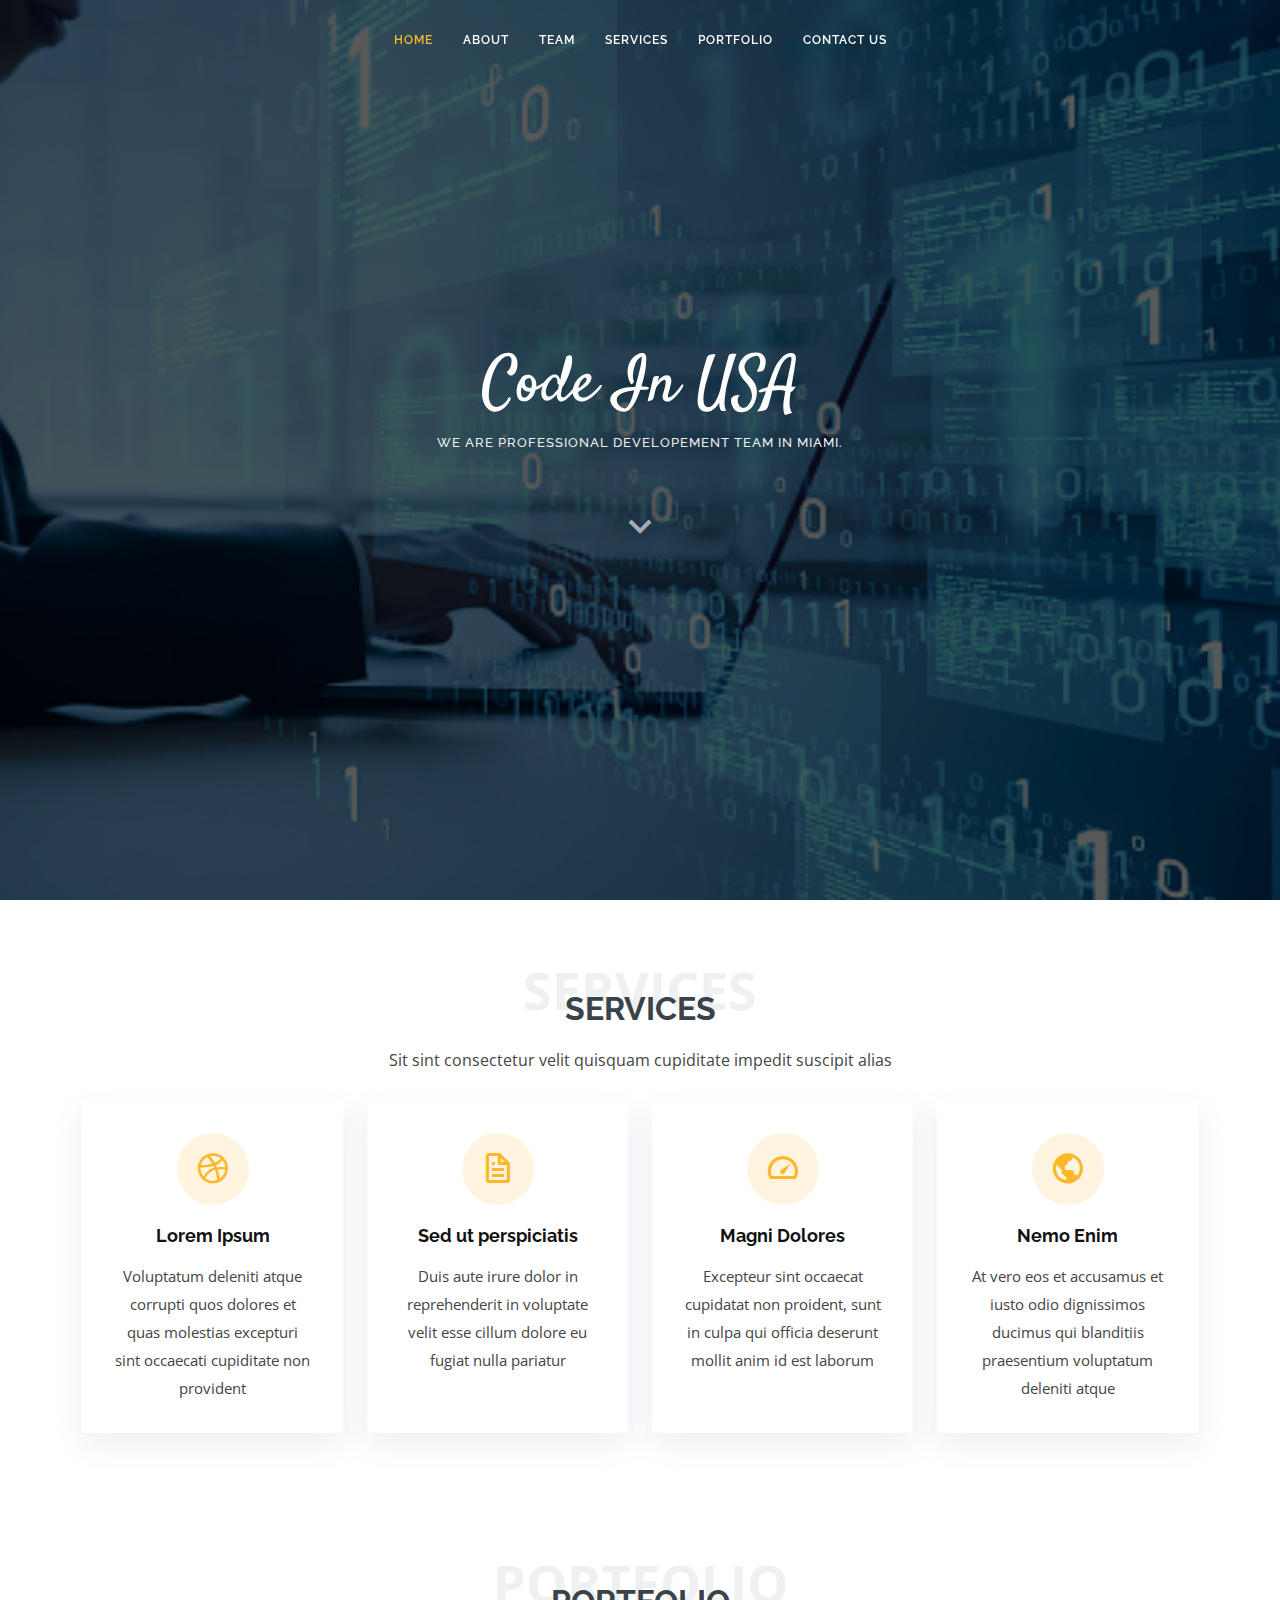
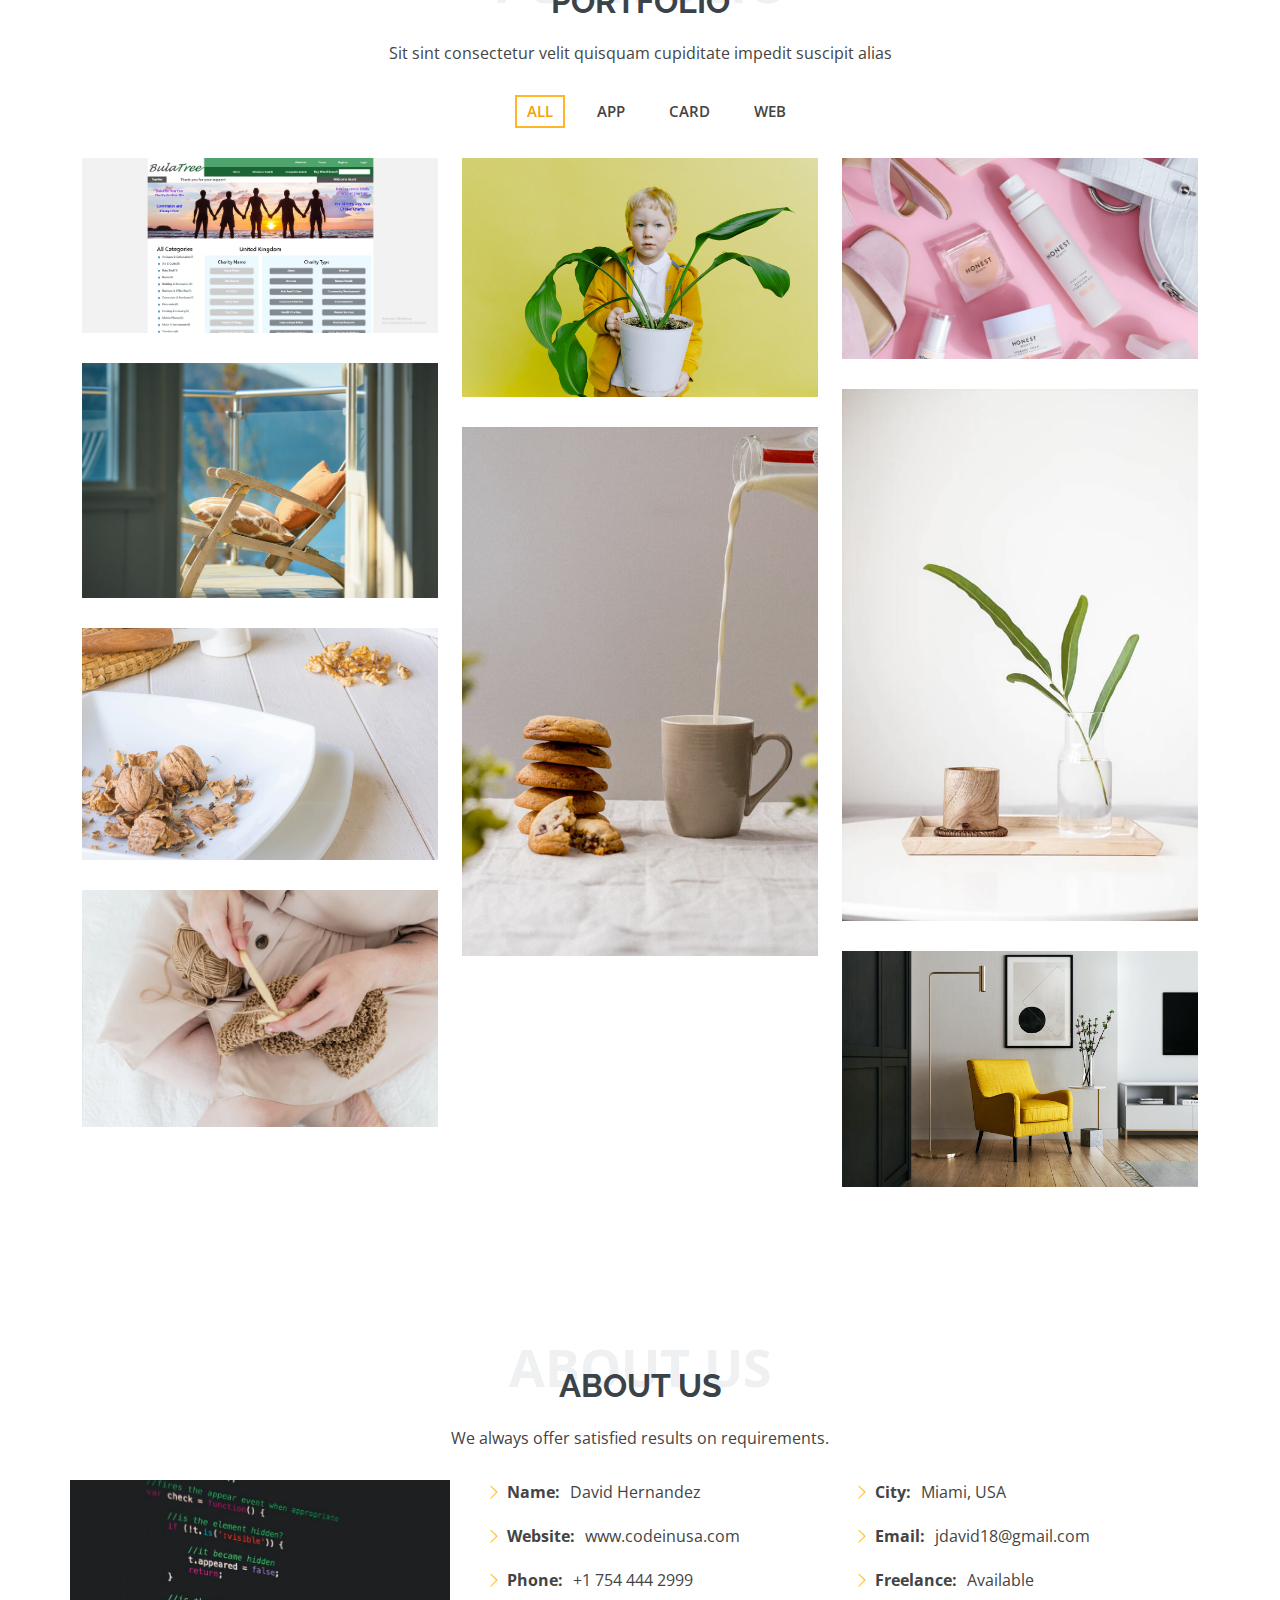
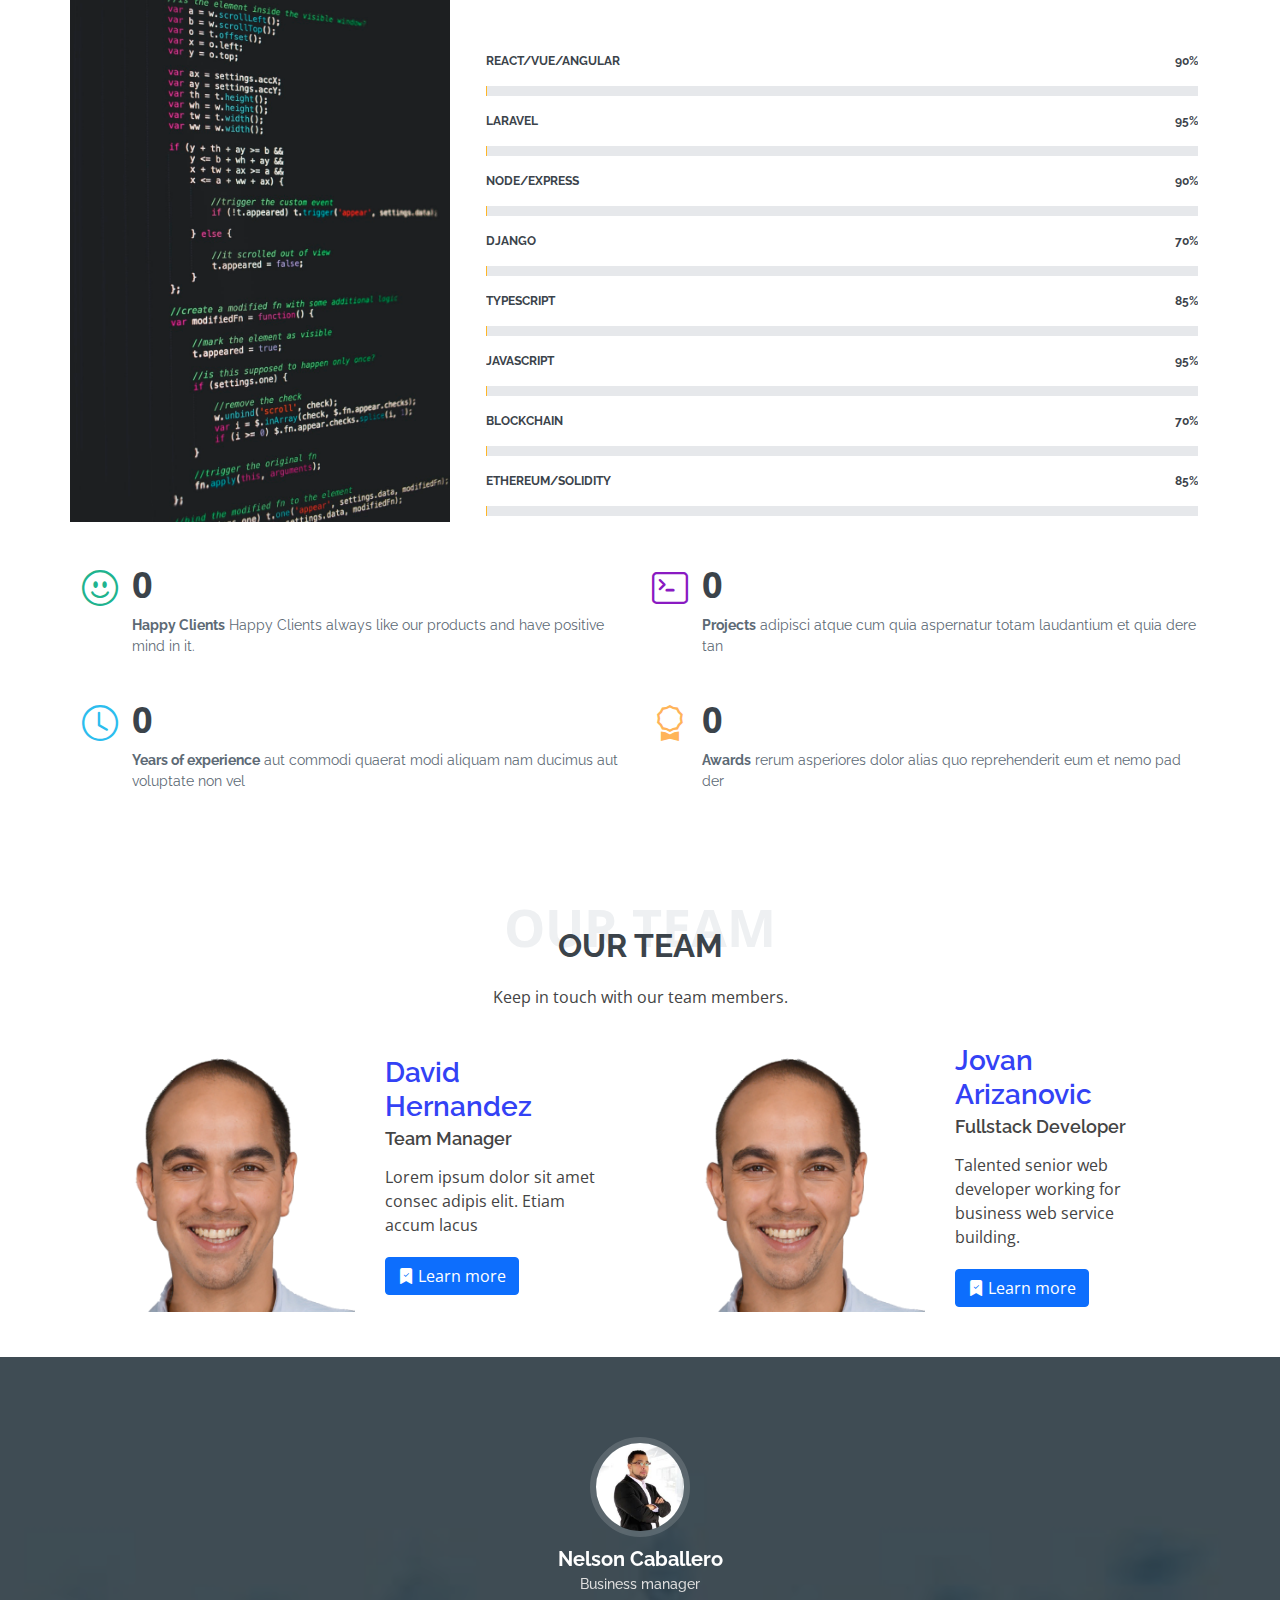
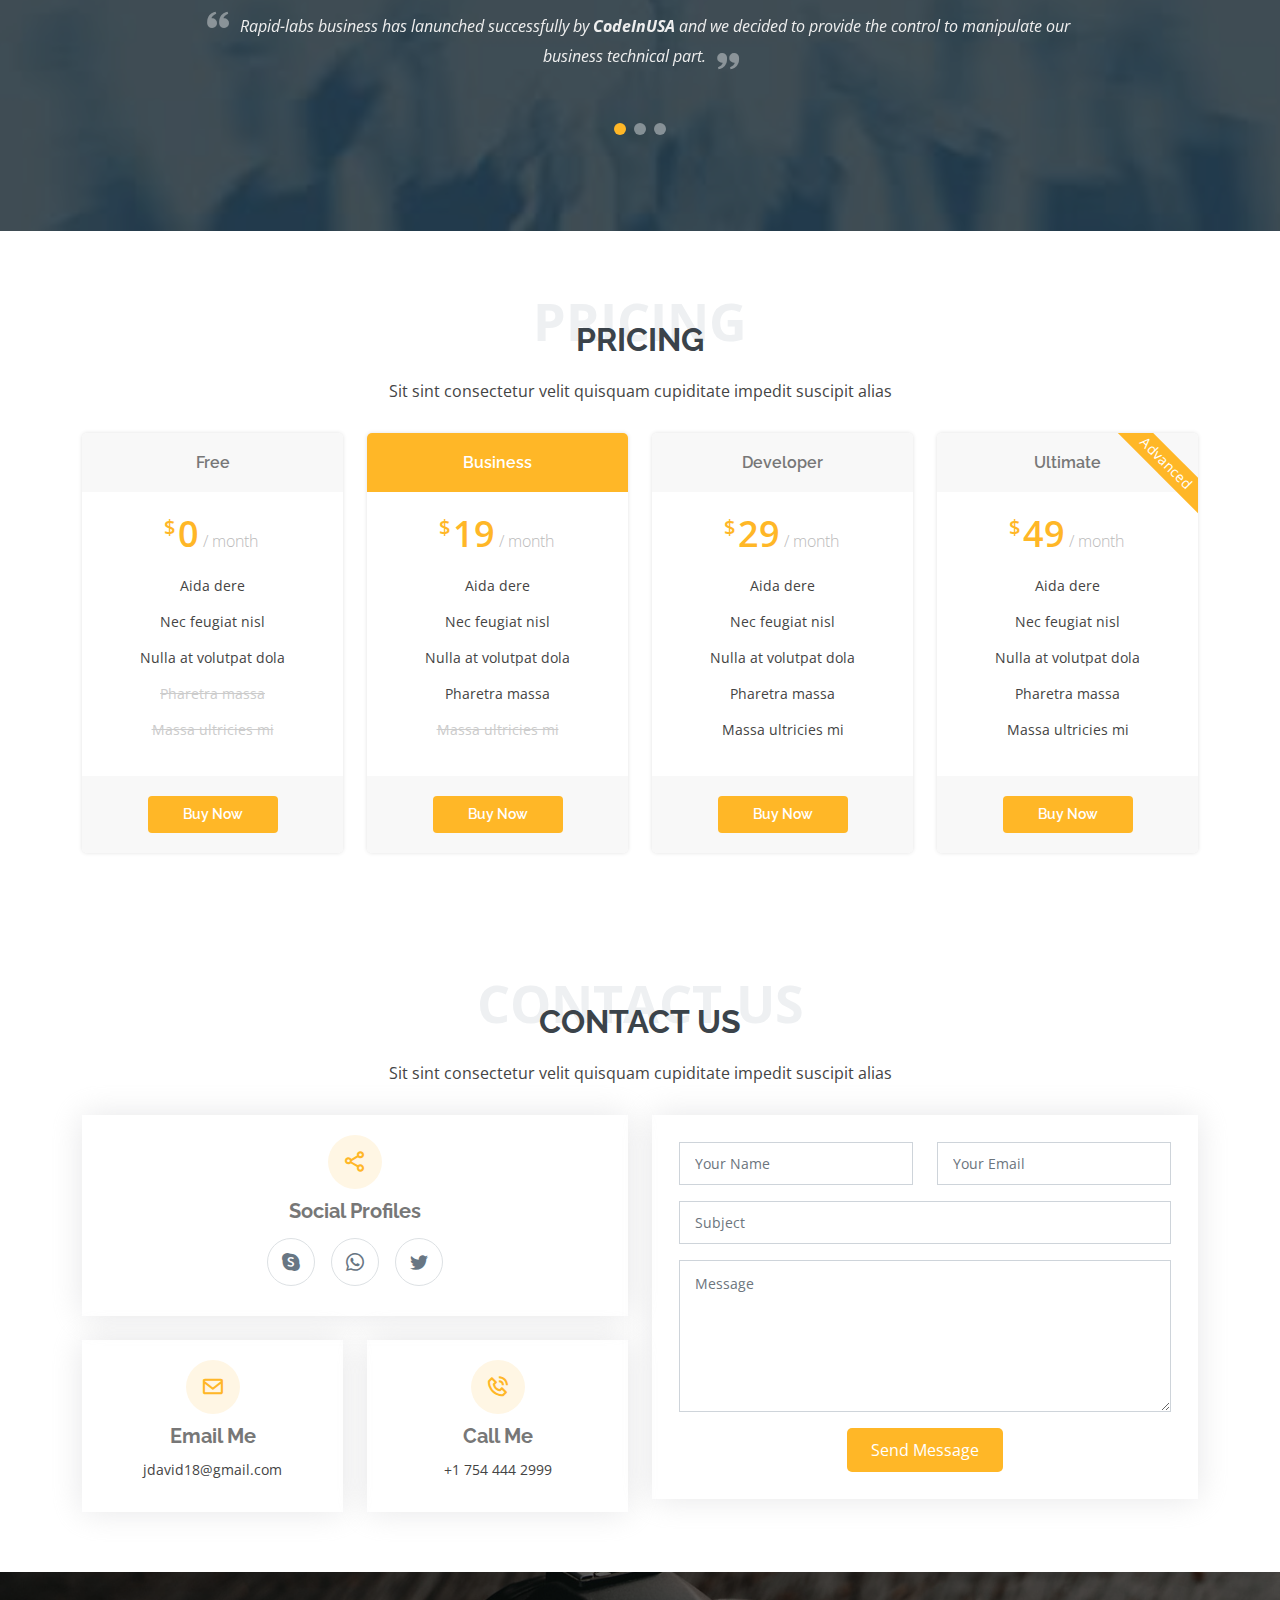
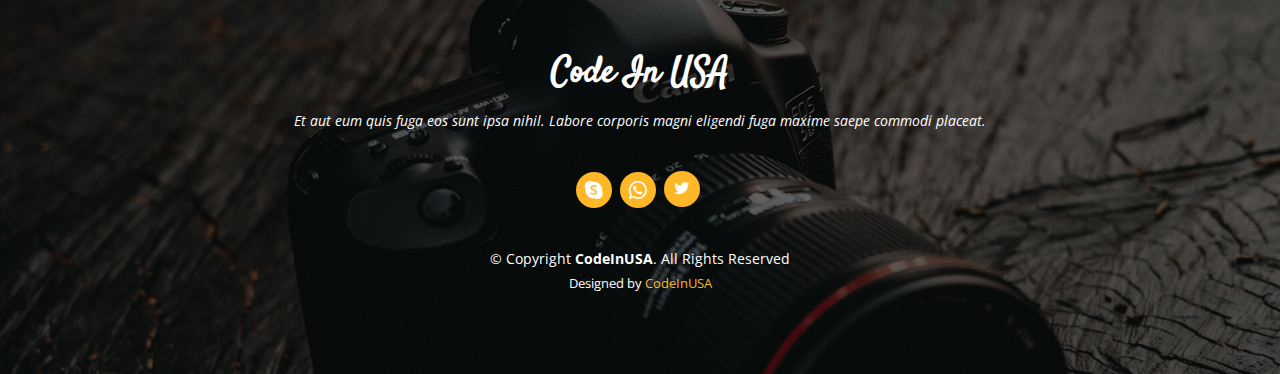
==== commit 99c44c63: "change layout" ====
--- a/index.html
+++ b/index.html
@@ -63,7 +63,169 @@
   </section><!-- End Hero -->
 
   <main id="main">
-
+    
+    <!-- ======= My Services Section ======= -->
+    <section id="services" class="services">
+      <div class="container">
+
+        <div class="section-title">
+          <span>Services</span>
+          <h2>Services</h2>
+          <p>Sit sint consectetur velit quisquam cupiditate impedit suscipit alias</p>
+        </div>
+
+        <div class="row">
+          <div class="col-md-6 col-lg-3 d-flex align-items-stretch mb-5 mb-lg-0">
+            <div class="icon-box">
+              <div class="icon"><i class="bx bxl-dribbble"></i></div>
+              <h4 class="title"><a href="">Lorem Ipsum</a></h4>
+              <p class="description">Voluptatum deleniti atque corrupti quos dolores et quas molestias excepturi sint occaecati cupiditate non provident</p>
+            </div>
+          </div>
+
+          <div class="col-md-6 col-lg-3 d-flex align-items-stretch mb-5 mb-lg-0">
+            <div class="icon-box">
+              <div class="icon"><i class="bx bx-file"></i></div>
+              <h4 class="title"><a href="">Sed ut perspiciatis</a></h4>
+              <p class="description">Duis aute irure dolor in reprehenderit in voluptate velit esse cillum dolore eu fugiat nulla pariatur</p>
+            </div>
+          </div>
+
+          <div class="col-md-6 col-lg-3 d-flex align-items-stretch mb-5 mb-lg-0">
+            <div class="icon-box">
+              <div class="icon"><i class="bx bx-tachometer"></i></div>
+              <h4 class="title"><a href="">Magni Dolores</a></h4>
+              <p class="description">Excepteur sint occaecat cupidatat non proident, sunt in culpa qui officia deserunt mollit anim id est laborum</p>
+            </div>
+          </div>
+
+          <div class="col-md-6 col-lg-3 d-flex align-items-stretch mb-5 mb-lg-0">
+            <div class="icon-box">
+              <div class="icon"><i class="bx bx-world"></i></div>
+              <h4 class="title"><a href="">Nemo Enim</a></h4>
+              <p class="description">At vero eos et accusamus et iusto odio dignissimos ducimus qui blanditiis praesentium voluptatum deleniti atque</p>
+            </div>
+          </div>
+
+        </div>
+
+      </div>
+    </section><!-- End My Services Section -->
+
+    <!-- ======= My Portfolio Section ======= -->
+    <section id="portfolio" class="portfolio">
+      <div class="container">
+
+        <div class="section-title">
+          <span>Portfolio</span>
+          <h2>Portfolio</h2>
+          <p>Sit sint consectetur velit quisquam cupiditate impedit suscipit alias</p>
+        </div>
+
+        <ul id="portfolio-flters" class="d-flex justify-content-center">
+          <li data-filter="*" class="filter-active">All</li>
+          <li data-filter=".filter-app">App</li>
+          <li data-filter=".filter-card">Card</li>
+          <li data-filter=".filter-web">Web</li>
+        </ul>
+
+        <div class="row portfolio-container">
+
+          <div class="col-lg-4 col-md-6 portfolio-item filter-app">
+            <div class="portfolio-img"><img src="assets/img/portfolio/bulatree.jpg" class="img-fluid" alt=""></div>
+            <div class="portfolio-info">
+              <h4>App 1</h4>
+              <p>App</p>
+              <a href="assets/img/portfolio/bulatree.jpg" data-gallery="portfolioGallery" class="portfolio-lightbox preview-link" title="App 1"><i class="bx bx-plus"></i></a>
+              <a href="portfolio-details.html" class="details-link" title="More Details"><i class="bx bx-link"></i></a>
+            </div>
+          </div>
+
+          <div class="col-lg-4 col-md-6 portfolio-item filter-web">
+            <div class="portfolio-img"><img src="assets/img/portfolio/portfolio-2.jpg" class="img-fluid" alt=""></div>
+            <div class="portfolio-info">
+              <h4>Web 3</h4>
+              <p>Web</p>
+              <a href="assets/img/portfolio/portfolio-2.jpg" data-gallery="portfolioGallery" class="portfolio-lightbox preview-link" title="Web 3"><i class="bx bx-plus"></i></a>
+              <a href="portfolio-details.html" class="details-link" title="More Details"><i class="bx bx-link"></i></a>
+            </div>
+          </div>
+
+          <div class="col-lg-4 col-md-6 portfolio-item filter-app">
+            <div class="portfolio-img"><img src="assets/img/portfolio/portfolio-3.jpg" class="img-fluid" alt=""></div>
+            <div class="portfolio-info">
+              <h4>App 2</h4>
+              <p>App</p>
+              <a href="assets/img/portfolio/portfolio-3.jpg" data-gallery="portfolioGallery" class="portfolio-lightbox preview-link" title="App 2"><i class="bx bx-plus"></i></a>
+              <a href="portfolio-details.html" class="details-link" title="More Details"><i class="bx bx-link"></i></a>
+            </div>
+          </div>
+
+          <div class="col-lg-4 col-md-6 portfolio-item filter-card">
+            <div class="portfolio-img"><img src="assets/img/portfolio/portfolio-4.jpg" class="img-fluid" alt=""></div>
+            <div class="portfolio-info">
+              <h4>Card 2</h4>
+              <p>Card</p>
+              <a href="assets/img/portfolio/portfolio-4.jpg" data-gallery="portfolioGallery" class="portfolio-lightbox preview-link" title="Card 2"><i class="bx bx-plus"></i></a>
+              <a href="portfolio-details.html" class="details-link" title="More Details"><i class="bx bx-link"></i></a>
+            </div>
+          </div>
+
+          <div class="col-lg-4 col-md-6 portfolio-item filter-web">
+            <div class="portfolio-img"><img src="assets/img/portfolio/portfolio-5.jpg" class="img-fluid" alt=""></div>
+            <div class="portfolio-info">
+              <h4>Web 2</h4>
+              <p>Web</p>
+              <a href="assets/img/portfolio/portfolio-5.jpg" data-gallery="portfolioGallery" class="portfolio-lightbox preview-link" title="Web 2"><i class="bx bx-plus"></i></a>
+              <a href="portfolio-details.html" class="details-link" title="More Details"><i class="bx bx-link"></i></a>
+            </div>
+          </div>
+
+          <div class="col-lg-4 col-md-6 portfolio-item filter-app">
+            <div class="portfolio-img"><img src="assets/img/portfolio/portfolio-6.jpg" class="img-fluid" alt=""></div>
+            <div class="portfolio-info">
+              <h4>App 3</h4>
+              <p>App</p>
+              <a href="assets/img/portfolio/portfolio-6.jpg" data-gallery="portfolioGallery" class="portfolio-lightbox preview-link" title="App 3"><i class="bx bx-plus"></i></a>
+              <a href="portfolio-details.html" class="details-link" title="More Details"><i class="bx bx-link"></i></a>
+            </div>
+          </div>
+
+          <div class="col-lg-4 col-md-6 portfolio-item filter-card">
+            <div class="portfolio-img"><img src="assets/img/portfolio/portfolio-7.jpg" class="img-fluid" alt=""></div>
+            <div class="portfolio-info">
+              <h4>Card 1</h4>
+              <p>Card</p>
+              <a href="assets/img/portfolio/portfolio-7.jpg" data-gallery="portfolioGallery" class="portfolio-lightbox preview-link" title="Card 1"><i class="bx bx-plus"></i></a>
+              <a href="portfolio-details.html" class="details-link" title="More Details"><i class="bx bx-link"></i></a>
+            </div>
+          </div>
+
+          <div class="col-lg-4 col-md-6 portfolio-item filter-card">
+            <div class="portfolio-img"><img src="assets/img/portfolio/portfolio-8.jpg" class="img-fluid" alt=""></div>
+            <div class="portfolio-info">
+              <h4>Card 3</h4>
+              <p>Card</p>
+              <a href="assets/img/portfolio/portfolio-8.jpg" data-gallery="portfolioGallery" class="portfolio-lightbox preview-link" title="Card 3"><i class="bx bx-plus"></i></a>
+              <a href="portfolio-details.html" class="details-link" title="More Details"><i class="bx bx-link"></i></a>
+            </div>
+          </div>
+
+          <div class="col-lg-4 col-md-6 portfolio-item filter-web">
+            <div class="portfolio-img"><img src="assets/img/portfolio/portfolio-9.jpg" class="img-fluid" alt=""></div>
+            <div class="portfolio-info">
+              <h4>Web 3</h4>
+              <p>Web</p>
+              <a href="assets/img/portfolio/portfolio-9.jpg" data-gallery="portfolioGallery" class="portfolio-lightbox preview-link" title="Web 3"><i class="bx bx-plus"></i></a>
+              <a href="portfolio-details.html" class="details-link" title="More Details"><i class="bx bx-link"></i></a>
+            </div>
+          </div>
+
+        </div>
+
+      </div>
+    </section><!-- End My Portfolio Section -->
+    
     <!-- ======= About Me Section ======= -->
     <section id="about" class="about">
       <div class="container">
@@ -194,113 +356,6 @@
         </div>
       </div>
     </section><!-- End About Me Section -->
-
-    <!-- ======= Jovan Resume Section ======= -->
-    <!-- <section id="resume" class="resume">
-      <div class="container">
-
-        <div class="section-title">
-          <span>Our Resume</span>
-          <h2>Our Resume</h2>
-          <p>Please review resume of our team simply here.</p>
-        </div>
-
-        <div class="row">
-          <div class="col-lg-6">
-            <h3 class="resume-title">David Hernandez</h3>
-            <div class="resume-item pb-0">
-              <h4>Alice Barkley</h4>
-              <p><em>Innovative and deadline-driven Graphic Designer with 3+ years of experience designing and developing user-centered digital/print marketing material from initial concept to final, polished deliverable.</em></p>
-              <p>
-              <ul>
-                <li>Portland par 127,Orlando, FL</li>
-                <li>(123) 456-7891</li>
-                <li>alice.barkley@example.com</li>
-              </ul>
-              </p>
-            </div>
-
-            <h3 class="resume-title">Education</h3>
-            <div class="resume-item">
-              <h4>Master of Fine Arts &amp; Graphic Design</h4>
-              <h5>2015 - 2016</h5>
-              <p><em>Rochester Institute of Technology, Rochester, NY</em></p>
-              <p>Qui deserunt veniam. Et sed aliquam labore tempore sed quisquam iusto autem sit. Ea vero voluptatum qui ut dignissimos deleniti nerada porti sand markend</p>
-            </div>
-            <div class="resume-item">
-              <h4>Bachelor of Fine Arts &amp; Graphic Design</h4>
-              <h5>2010 - 2014</h5>
-              <p><em>Rochester Institute of Technology, Rochester, NY</em></p>
-              <p>Quia nobis sequi est occaecati aut. Repudiandae et iusto quae reiciendis et quis Eius vel ratione eius unde vitae rerum voluptates asperiores voluptatem Earum molestiae consequatur neque etlon sader mart dila</p>
-            </div>
-          </div>
-          <div class="col-lg-6">
-            <h3 class="resume-title">Jovan Arizanovic</h3>
-            <div class="resume-item">
-              <h4>Software Developer</h4>
-              <h5>2021 - PRSENT </h5>
-              <p><em>CodeInUSA</em></p>
-              <p>
-              <ul>
-                <li>Created Covid Test System rapid-labs.com for rapid tests of covid.</li>
-                <li>Bula bula bula</li>
-                <li>Bula bula bula</li>
-                <li>Bula bula bula</li>
-              </ul>
-              </p>
-            </div>
-            <div class="resume-item">
-              <h4>Software Developer</h4>
-              <h5>2017 - 2020 </h5>
-              <p><em>SEVEN DYNAMIC, Hamilton CA</em></p>
-              <p>
-              <ul>
-                <li>Identified web-based user interactions and developed highly responsive user interface components via React concepts.</li>
-                <li>Translated designs and wireframes into high-quality code and wrote application interface code via JavaScript following Vue workflows.</li>
-                <li>Optimized components for maximum performance on a wide range of web-capable devices and browsers.</li>
-                <li>Ethereum voting app using blockchain concept based on smart contract.</li>
-              </ul>
-              </p>
-            </div>
-            <div class="resume-item">
-              <h4>Front-End Web Developer</h4>
-              <h5>2015 - 2017 </h5>
-              <p><em>COGINI HONG KONG LIMITED, Harbour Hong Kong</em></p>
-              <p>
-              <ul>
-                <li>Collaborated with designers to create and deliver responsive, cross-browser compatible, and accessibility compliant websites, achieving 19% faster load time than the industry average.</li>
-                <li>Developed the latest user-facing features using React.js and built reusable components & front-end libraries for future use.</li>
-              </ul>
-              </p>
-            </div>
-            <div class="resume-item">
-              <h4>Software Developer</h4>
-              <h5>2013 - 2015 </h5>
-              <p><em>MIOTECH, Sheng Wan Hong Kong </em></p>
-              <p>
-              <ul>
-                <li>Manage large, complex design projects for corporate clients.</li>
-                <li>Develop project concepts, maintain optimal workflow, and participated in Feasibility analysis.</li>
-              </ul>
-              </p>
-            </div>
-            <div class="resume-item">
-              <h4>Get Bachelar</h4>
-              <h5>2011 - 2013</h5>
-              <p><em>The Open University of Hong Kong</em></p>
-              <p>
-              <ul>
-                <li>Be educated on C/C++/Assemble/Java/QT.</li>
-                <li>This is the begin of my IT career.</li>
-              </ul>
-              </p>
-            </div>
-          </div>
-        </div>
-
-      </div>
-    </section> -->
-    <!-- End My Resume Section -->
 
     <section id="team" class="team">
       <div class="container">
@@ -346,54 +401,6 @@
       </div>
     </section>
 
-    <!-- ======= My Services Section ======= -->
-    <section id="services" class="services">
-      <div class="container">
-
-        <div class="section-title">
-          <span>My Services</span>
-          <h2>My Services</h2>
-          <p>Sit sint consectetur velit quisquam cupiditate impedit suscipit alias</p>
-        </div>
-
-        <div class="row">
-          <div class="col-md-6 col-lg-3 d-flex align-items-stretch mb-5 mb-lg-0">
-            <div class="icon-box">
-              <div class="icon"><i class="bx bxl-dribbble"></i></div>
-              <h4 class="title"><a href="">Lorem Ipsum</a></h4>
-              <p class="description">Voluptatum deleniti atque corrupti quos dolores et quas molestias excepturi sint occaecati cupiditate non provident</p>
-            </div>
-          </div>
-
-          <div class="col-md-6 col-lg-3 d-flex align-items-stretch mb-5 mb-lg-0">
-            <div class="icon-box">
-              <div class="icon"><i class="bx bx-file"></i></div>
-              <h4 class="title"><a href="">Sed ut perspiciatis</a></h4>
-              <p class="description">Duis aute irure dolor in reprehenderit in voluptate velit esse cillum dolore eu fugiat nulla pariatur</p>
-            </div>
-          </div>
-
-          <div class="col-md-6 col-lg-3 d-flex align-items-stretch mb-5 mb-lg-0">
-            <div class="icon-box">
-              <div class="icon"><i class="bx bx-tachometer"></i></div>
-              <h4 class="title"><a href="">Magni Dolores</a></h4>
-              <p class="description">Excepteur sint occaecat cupidatat non proident, sunt in culpa qui officia deserunt mollit anim id est laborum</p>
-            </div>
-          </div>
-
-          <div class="col-md-6 col-lg-3 d-flex align-items-stretch mb-5 mb-lg-0">
-            <div class="icon-box">
-              <div class="icon"><i class="bx bx-world"></i></div>
-              <h4 class="title"><a href="">Nemo Enim</a></h4>
-              <p class="description">At vero eos et accusamus et iusto odio dignissimos ducimus qui blanditiis praesentium voluptatum deleniti atque</p>
-            </div>
-          </div>
-
-        </div>
-
-      </div>
-    </section><!-- End My Services Section -->
-
     <!-- ======= Testimonials Section ======= -->
     <section id="testimonials" class="testimonials">
       <div class="container position-relative">
@@ -447,120 +454,6 @@
 
       </div>
     </section><!-- End Testimonials Section -->
-
-    <!-- ======= My Portfolio Section ======= -->
-    <section id="portfolio" class="portfolio">
-      <div class="container">
-
-        <div class="section-title">
-          <span>Portfolio</span>
-          <h2>Portfolio</h2>
-          <p>Sit sint consectetur velit quisquam cupiditate impedit suscipit alias</p>
-        </div>
-
-        <ul id="portfolio-flters" class="d-flex justify-content-center">
-          <li data-filter="*" class="filter-active">All</li>
-          <li data-filter=".filter-app">App</li>
-          <li data-filter=".filter-card">Card</li>
-          <li data-filter=".filter-web">Web</li>
-        </ul>
-
-        <div class="row portfolio-container">
-
-          <div class="col-lg-4 col-md-6 portfolio-item filter-app">
-            <div class="portfolio-img"><img src="assets/img/portfolio/portfolio-1.jpg" class="img-fluid" alt=""></div>
-            <div class="portfolio-info">
-              <h4>App 1</h4>
-              <p>App</p>
-              <a href="assets/img/portfolio/portfolio-1.jpg" data-gallery="portfolioGallery" class="portfolio-lightbox preview-link" title="App 1"><i class="bx bx-plus"></i></a>
-              <a href="portfolio-details.html" class="details-link" title="More Details"><i class="bx bx-link"></i></a>
-            </div>
-          </div>
-
-          <div class="col-lg-4 col-md-6 portfolio-item filter-web">
-            <div class="portfolio-img"><img src="assets/img/portfolio/portfolio-2.jpg" class="img-fluid" alt=""></div>
-            <div class="portfolio-info">
-              <h4>Web 3</h4>
-              <p>Web</p>
-              <a href="assets/img/portfolio/portfolio-2.jpg" data-gallery="portfolioGallery" class="portfolio-lightbox preview-link" title="Web 3"><i class="bx bx-plus"></i></a>
-              <a href="portfolio-details.html" class="details-link" title="More Details"><i class="bx bx-link"></i></a>
-            </div>
-          </div>
-
-          <div class="col-lg-4 col-md-6 portfolio-item filter-app">
-            <div class="portfolio-img"><img src="assets/img/portfolio/portfolio-3.jpg" class="img-fluid" alt=""></div>
-            <div class="portfolio-info">
-              <h4>App 2</h4>
-              <p>App</p>
-              <a href="assets/img/portfolio/portfolio-3.jpg" data-gallery="portfolioGallery" class="portfolio-lightbox preview-link" title="App 2"><i class="bx bx-plus"></i></a>
-              <a href="portfolio-details.html" class="details-link" title="More Details"><i class="bx bx-link"></i></a>
-            </div>
-          </div>
-
-          <div class="col-lg-4 col-md-6 portfolio-item filter-card">
-            <div class="portfolio-img"><img src="assets/img/portfolio/portfolio-4.jpg" class="img-fluid" alt=""></div>
-            <div class="portfolio-info">
-              <h4>Card 2</h4>
-              <p>Card</p>
-              <a href="assets/img/portfolio/portfolio-4.jpg" data-gallery="portfolioGallery" class="portfolio-lightbox preview-link" title="Card 2"><i class="bx bx-plus"></i></a>
-              <a href="portfolio-details.html" class="details-link" title="More Details"><i class="bx bx-link"></i></a>
-            </div>
-          </div>
-
-          <div class="col-lg-4 col-md-6 portfolio-item filter-web">
-            <div class="portfolio-img"><img src="assets/img/portfolio/portfolio-5.jpg" class="img-fluid" alt=""></div>
-            <div class="portfolio-info">
-              <h4>Web 2</h4>
-              <p>Web</p>
-              <a href="assets/img/portfolio/portfolio-5.jpg" data-gallery="portfolioGallery" class="portfolio-lightbox preview-link" title="Web 2"><i class="bx bx-plus"></i></a>
-              <a href="portfolio-details.html" class="details-link" title="More Details"><i class="bx bx-link"></i></a>
-            </div>
-          </div>
-
-          <div class="col-lg-4 col-md-6 portfolio-item filter-app">
-            <div class="portfolio-img"><img src="assets/img/portfolio/portfolio-6.jpg" class="img-fluid" alt=""></div>
-            <div class="portfolio-info">
-              <h4>App 3</h4>
-              <p>App</p>
-              <a href="assets/img/portfolio/portfolio-6.jpg" data-gallery="portfolioGallery" class="portfolio-lightbox preview-link" title="App 3"><i class="bx bx-plus"></i></a>
-              <a href="portfolio-details.html" class="details-link" title="More Details"><i class="bx bx-link"></i></a>
-            </div>
-          </div>
-
-          <div class="col-lg-4 col-md-6 portfolio-item filter-card">
-            <div class="portfolio-img"><img src="assets/img/portfolio/portfolio-7.jpg" class="img-fluid" alt=""></div>
-            <div class="portfolio-info">
-              <h4>Card 1</h4>
-              <p>Card</p>
-              <a href="assets/img/portfolio/portfolio-7.jpg" data-gallery="portfolioGallery" class="portfolio-lightbox preview-link" title="Card 1"><i class="bx bx-plus"></i></a>
-              <a href="portfolio-details.html" class="details-link" title="More Details"><i class="bx bx-link"></i></a>
-            </div>
-          </div>
-
-          <div class="col-lg-4 col-md-6 portfolio-item filter-card">
-            <div class="portfolio-img"><img src="assets/img/portfolio/portfolio-8.jpg" class="img-fluid" alt=""></div>
-            <div class="portfolio-info">
-              <h4>Card 3</h4>
-              <p>Card</p>
-              <a href="assets/img/portfolio/portfolio-8.jpg" data-gallery="portfolioGallery" class="portfolio-lightbox preview-link" title="Card 3"><i class="bx bx-plus"></i></a>
-              <a href="portfolio-details.html" class="details-link" title="More Details"><i class="bx bx-link"></i></a>
-            </div>
-          </div>
-
-          <div class="col-lg-4 col-md-6 portfolio-item filter-web">
-            <div class="portfolio-img"><img src="assets/img/portfolio/portfolio-9.jpg" class="img-fluid" alt=""></div>
-            <div class="portfolio-info">
-              <h4>Web 3</h4>
-              <p>Web</p>
-              <a href="assets/img/portfolio/portfolio-9.jpg" data-gallery="portfolioGallery" class="portfolio-lightbox preview-link" title="Web 3"><i class="bx bx-plus"></i></a>
-              <a href="portfolio-details.html" class="details-link" title="More Details"><i class="bx bx-link"></i></a>
-            </div>
-          </div>
-
-        </div>
-
-      </div>
-    </section><!-- End My Portfolio Section -->
 
     <!-- ======= Pricing Section ======= -->
     <section id="pricing" class="pricing">
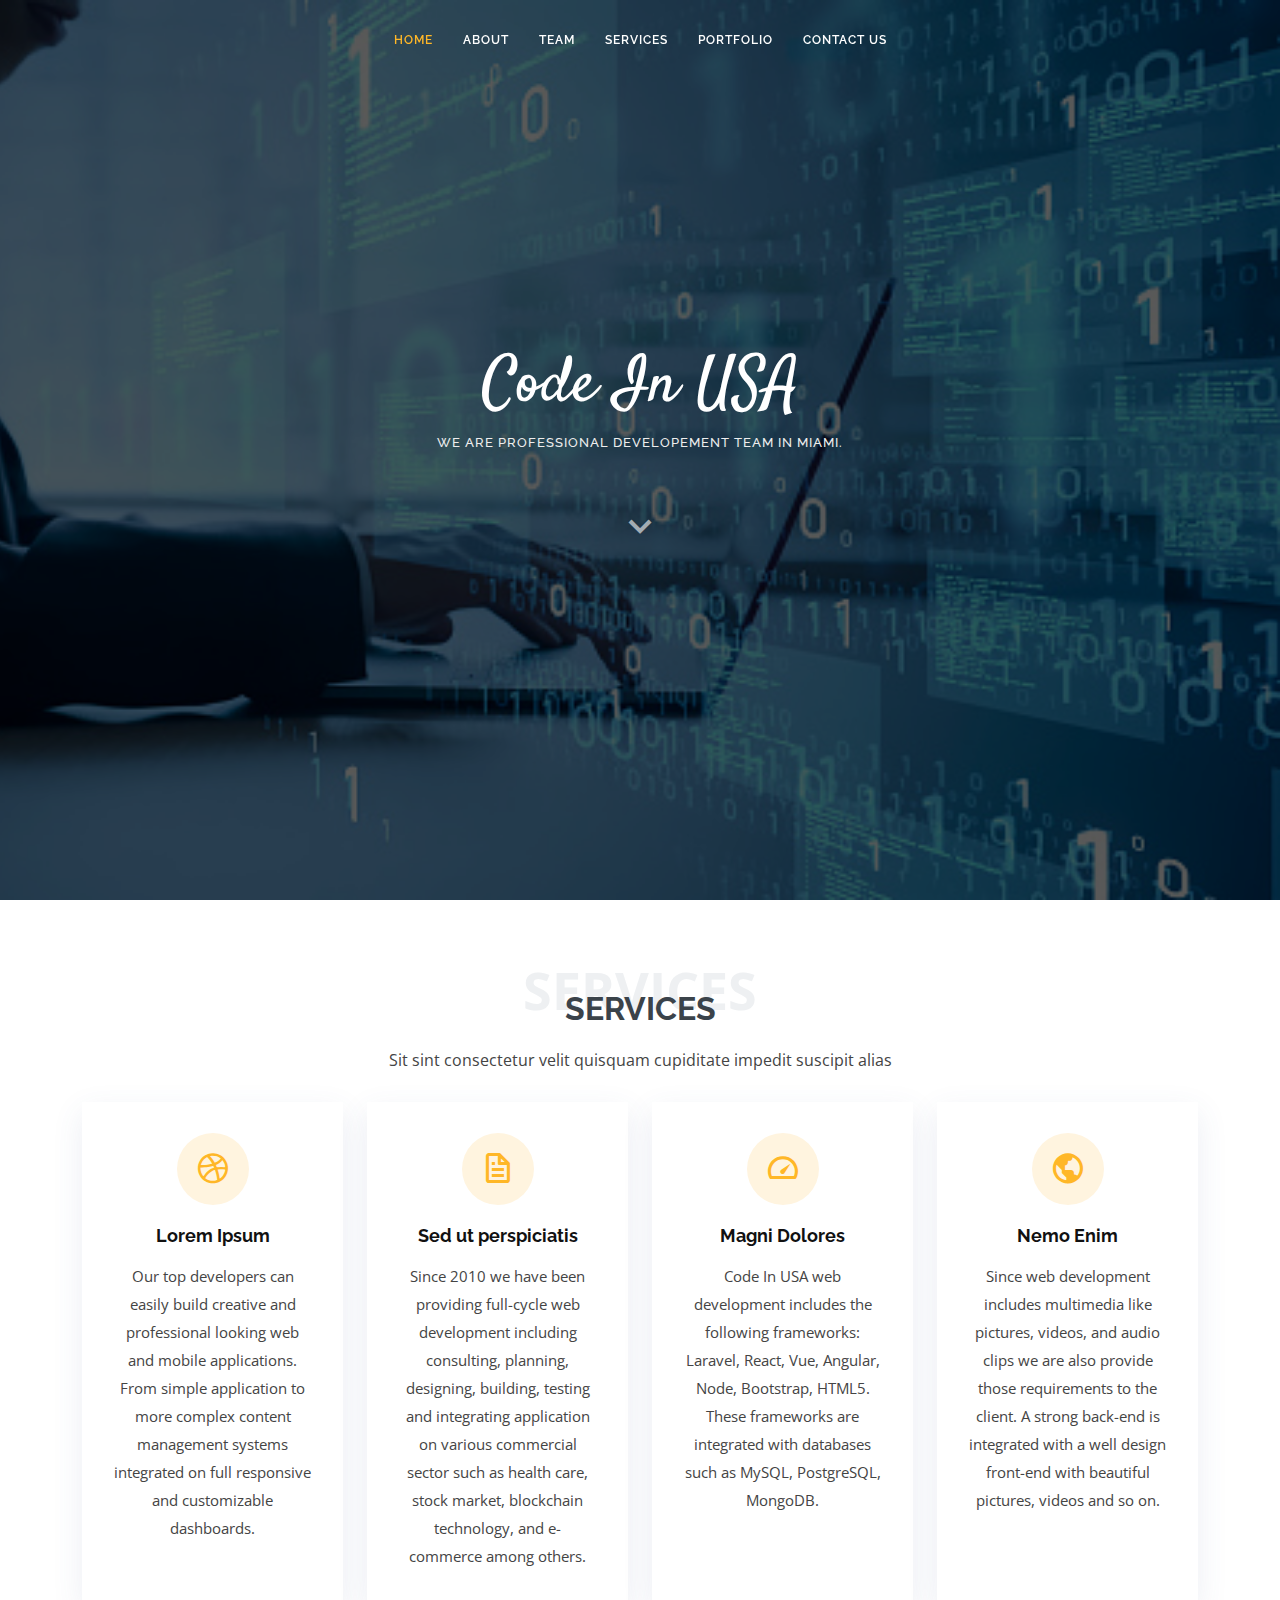
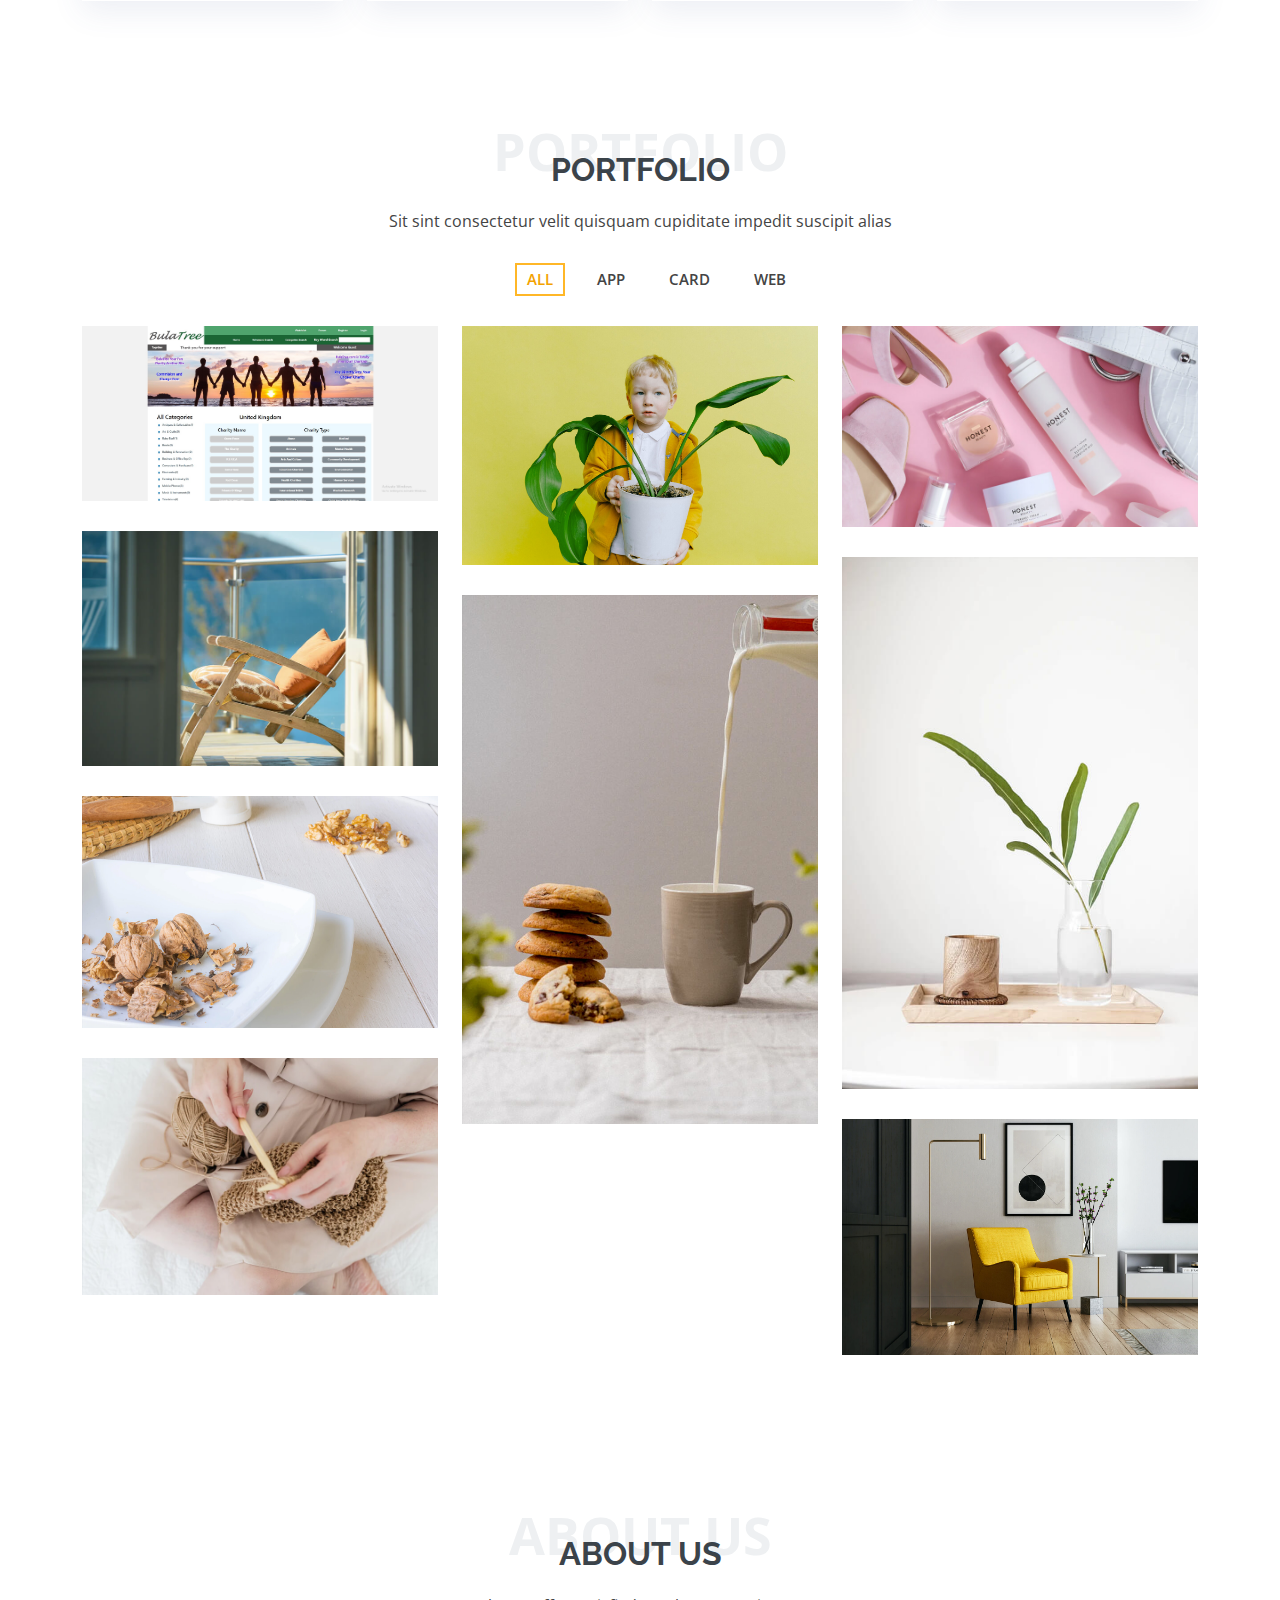
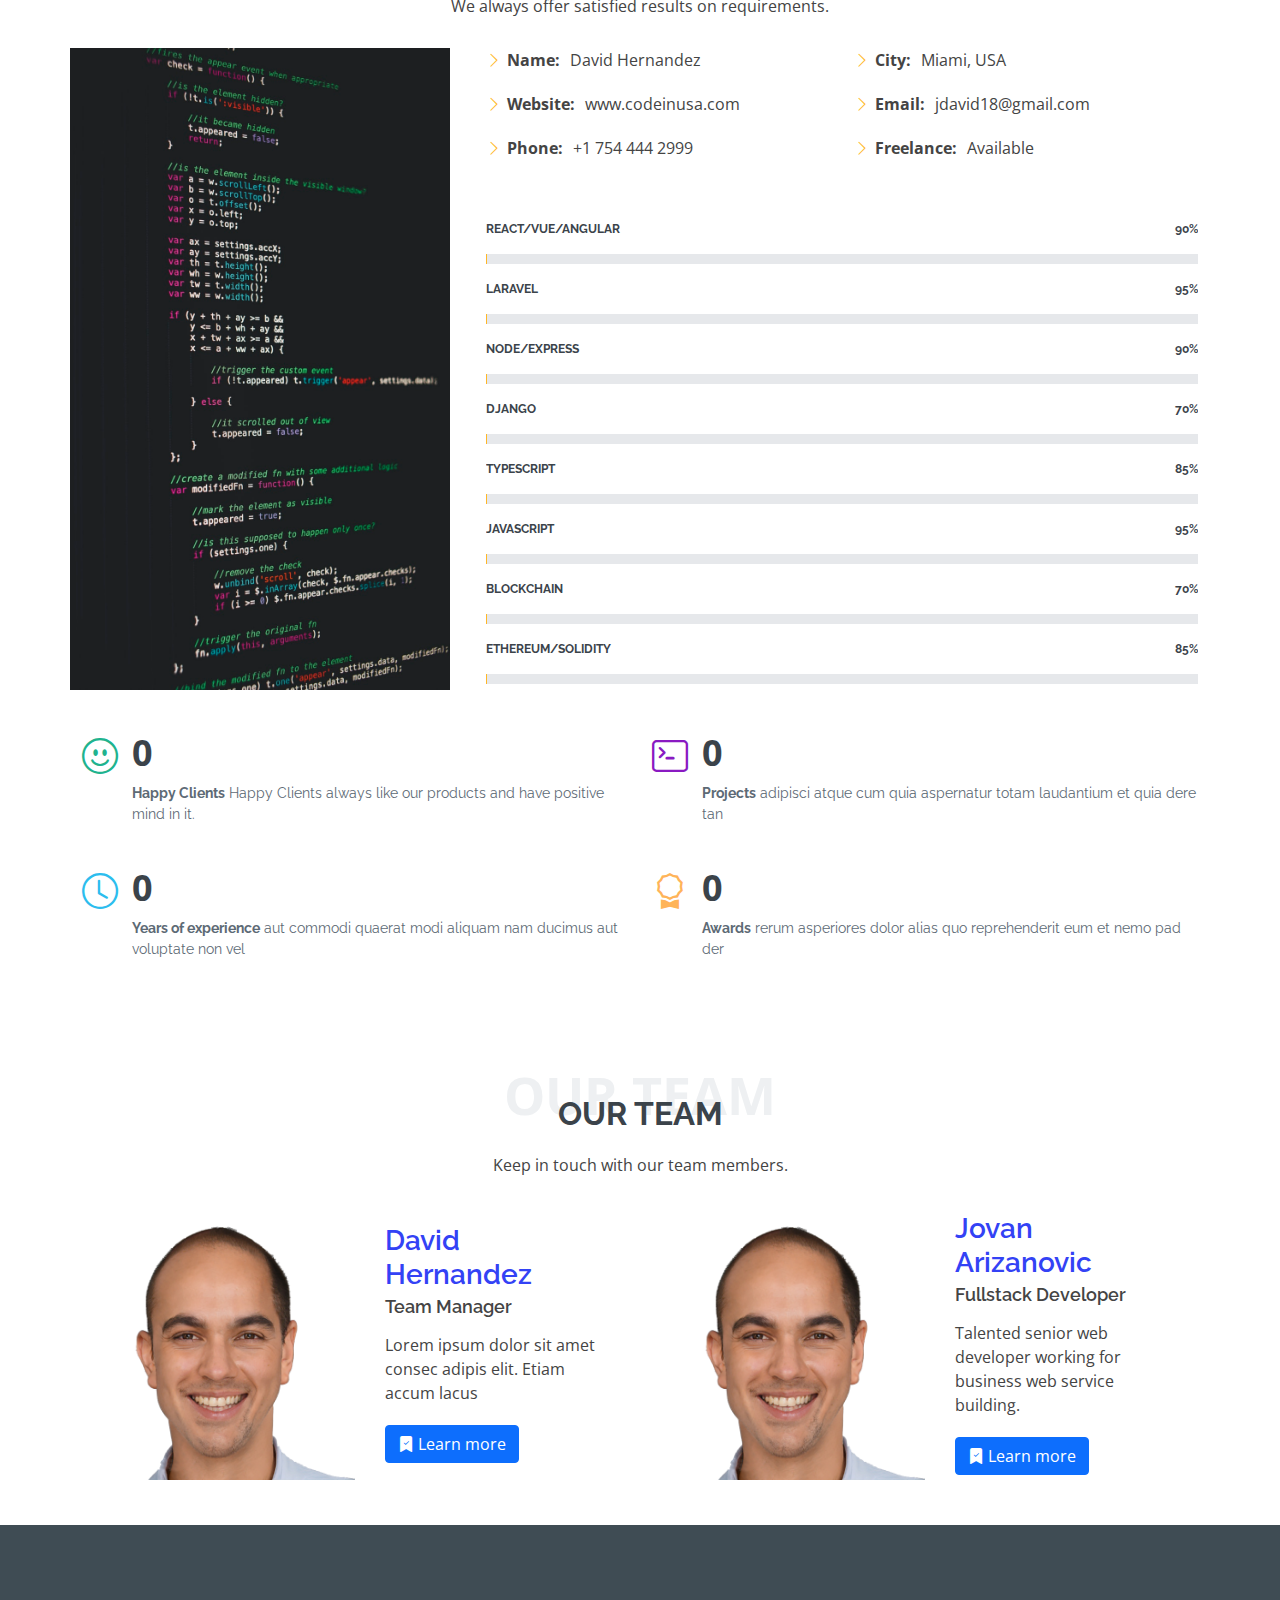
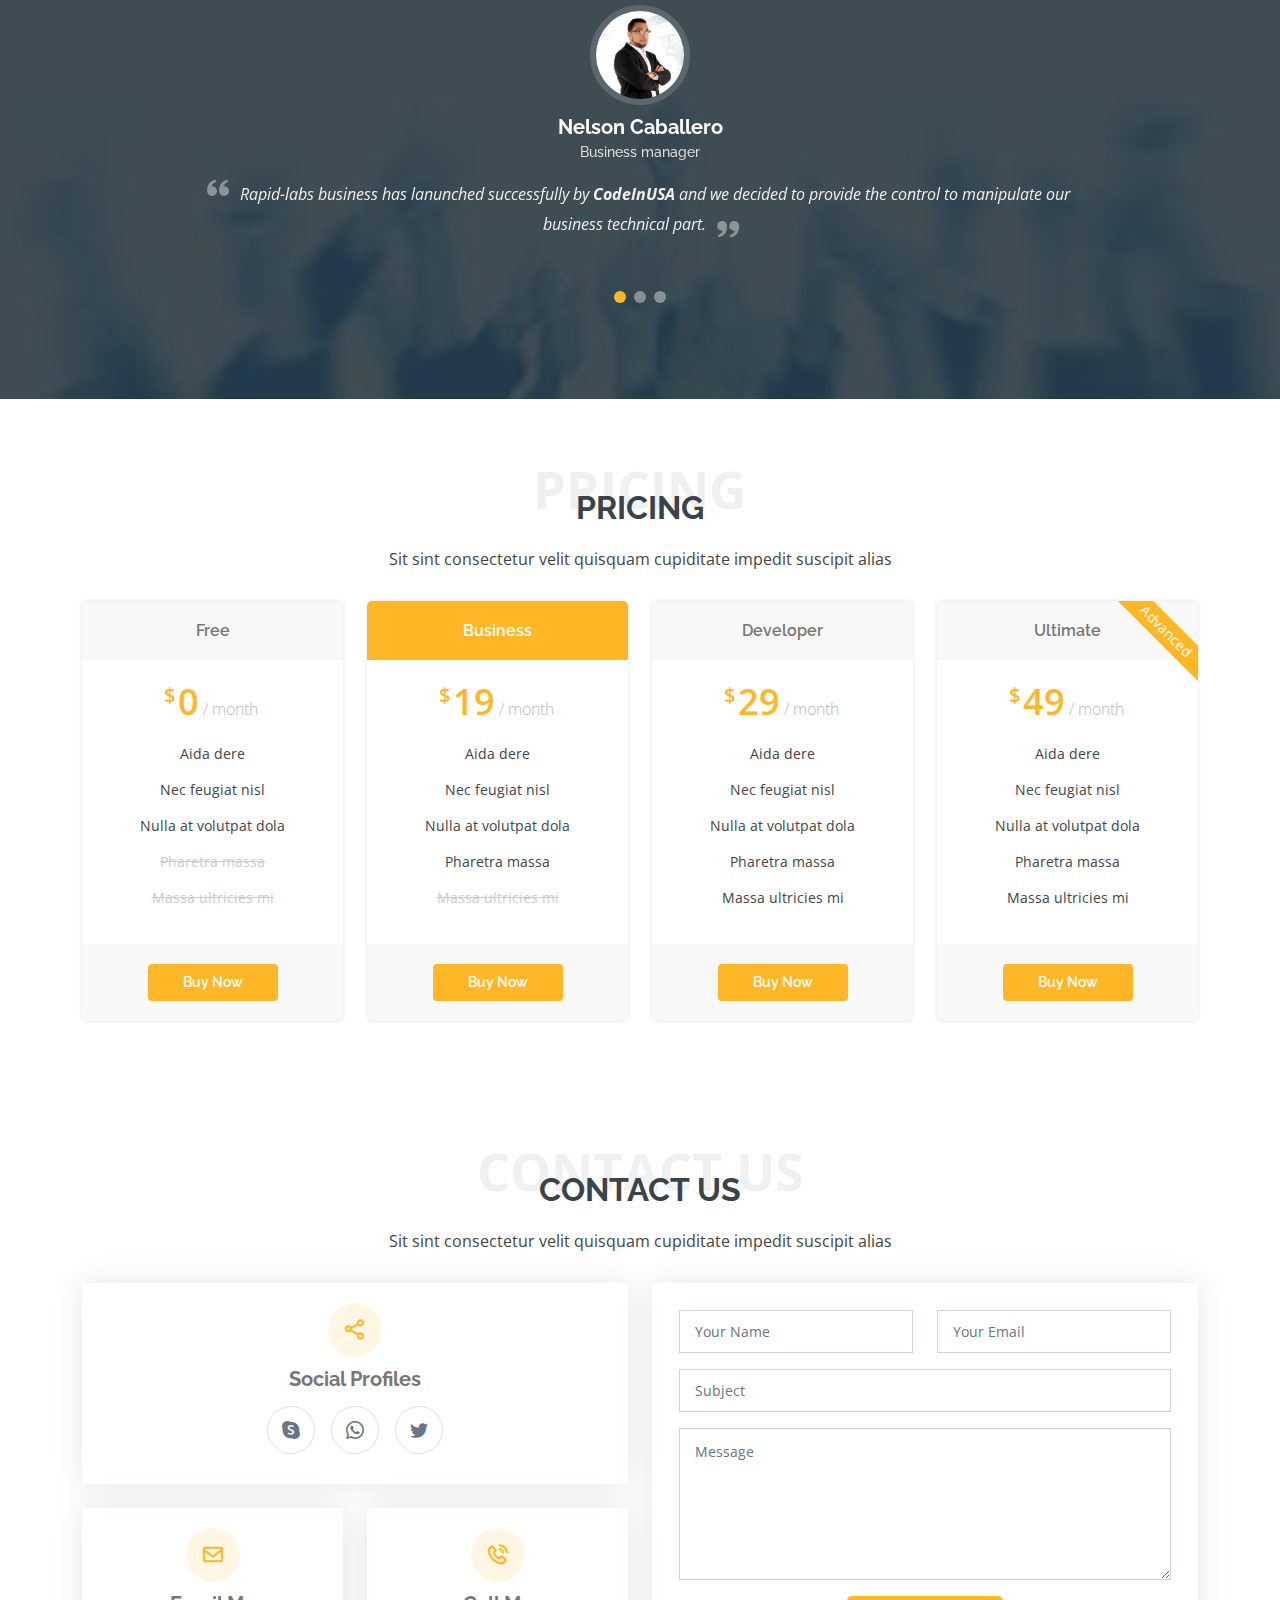
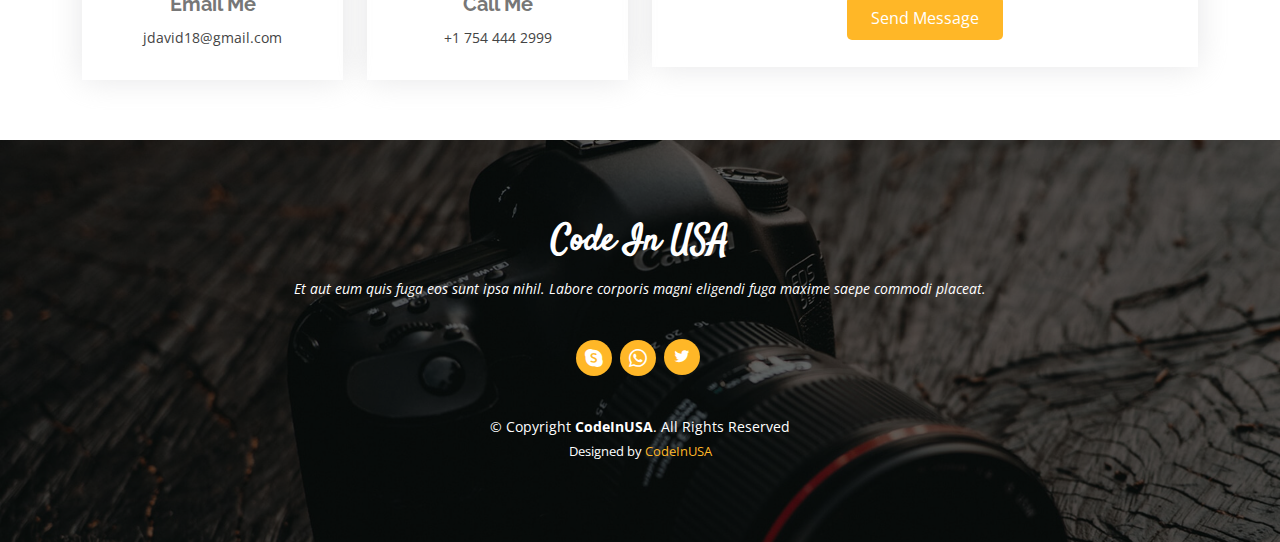
==== commit bb64724a: "Service" ====
--- a/index.html
+++ b/index.html
@@ -79,7 +79,7 @@
             <div class="icon-box">
               <div class="icon"><i class="bx bxl-dribbble"></i></div>
               <h4 class="title"><a href="">Lorem Ipsum</a></h4>
-              <p class="description">Voluptatum deleniti atque corrupti quos dolores et quas molestias excepturi sint occaecati cupiditate non provident</p>
+              <p class="description">Our top developers can easily build creative and professional looking web and mobile applications. From simple application to more complex content management systems integrated on full responsive and customizable dashboards.</p>
             </div>
           </div>
 
@@ -87,7 +87,7 @@
             <div class="icon-box">
               <div class="icon"><i class="bx bx-file"></i></div>
               <h4 class="title"><a href="">Sed ut perspiciatis</a></h4>
-              <p class="description">Duis aute irure dolor in reprehenderit in voluptate velit esse cillum dolore eu fugiat nulla pariatur</p>
+              <p class="description">Since 2010 we have been providing full-cycle web development including consulting, planning, designing, building, testing and integrating application on various commercial sector such as health care, stock market, blockchain technology, and e-commerce among others.</p>
             </div>
           </div>
 
@@ -95,7 +95,7 @@
             <div class="icon-box">
               <div class="icon"><i class="bx bx-tachometer"></i></div>
               <h4 class="title"><a href="">Magni Dolores</a></h4>
-              <p class="description">Excepteur sint occaecat cupidatat non proident, sunt in culpa qui officia deserunt mollit anim id est laborum</p>
+              <p class="description">Code In USA web development includes the following frameworks: Laravel, React, Vue, Angular, Node, Bootstrap, HTML5. These frameworks are integrated with databases such as MySQL, PostgreSQL, MongoDB.  </p>
             </div>
           </div>
 
@@ -103,7 +103,7 @@
             <div class="icon-box">
               <div class="icon"><i class="bx bx-world"></i></div>
               <h4 class="title"><a href="">Nemo Enim</a></h4>
-              <p class="description">At vero eos et accusamus et iusto odio dignissimos ducimus qui blanditiis praesentium voluptatum deleniti atque</p>
+              <p class="description">Since web development includes multimedia like pictures, videos, and audio clips we are also provide those requirements to the client. A strong back-end is integrated with a well design front-end with beautiful pictures, videos and so on.</p>
             </div>
           </div>
 
@@ -225,7 +225,7 @@
 
       </div>
     </section><!-- End My Portfolio Section -->
-    
+
     <!-- ======= About Me Section ======= -->
     <section id="about" class="about">
       <div class="container">
